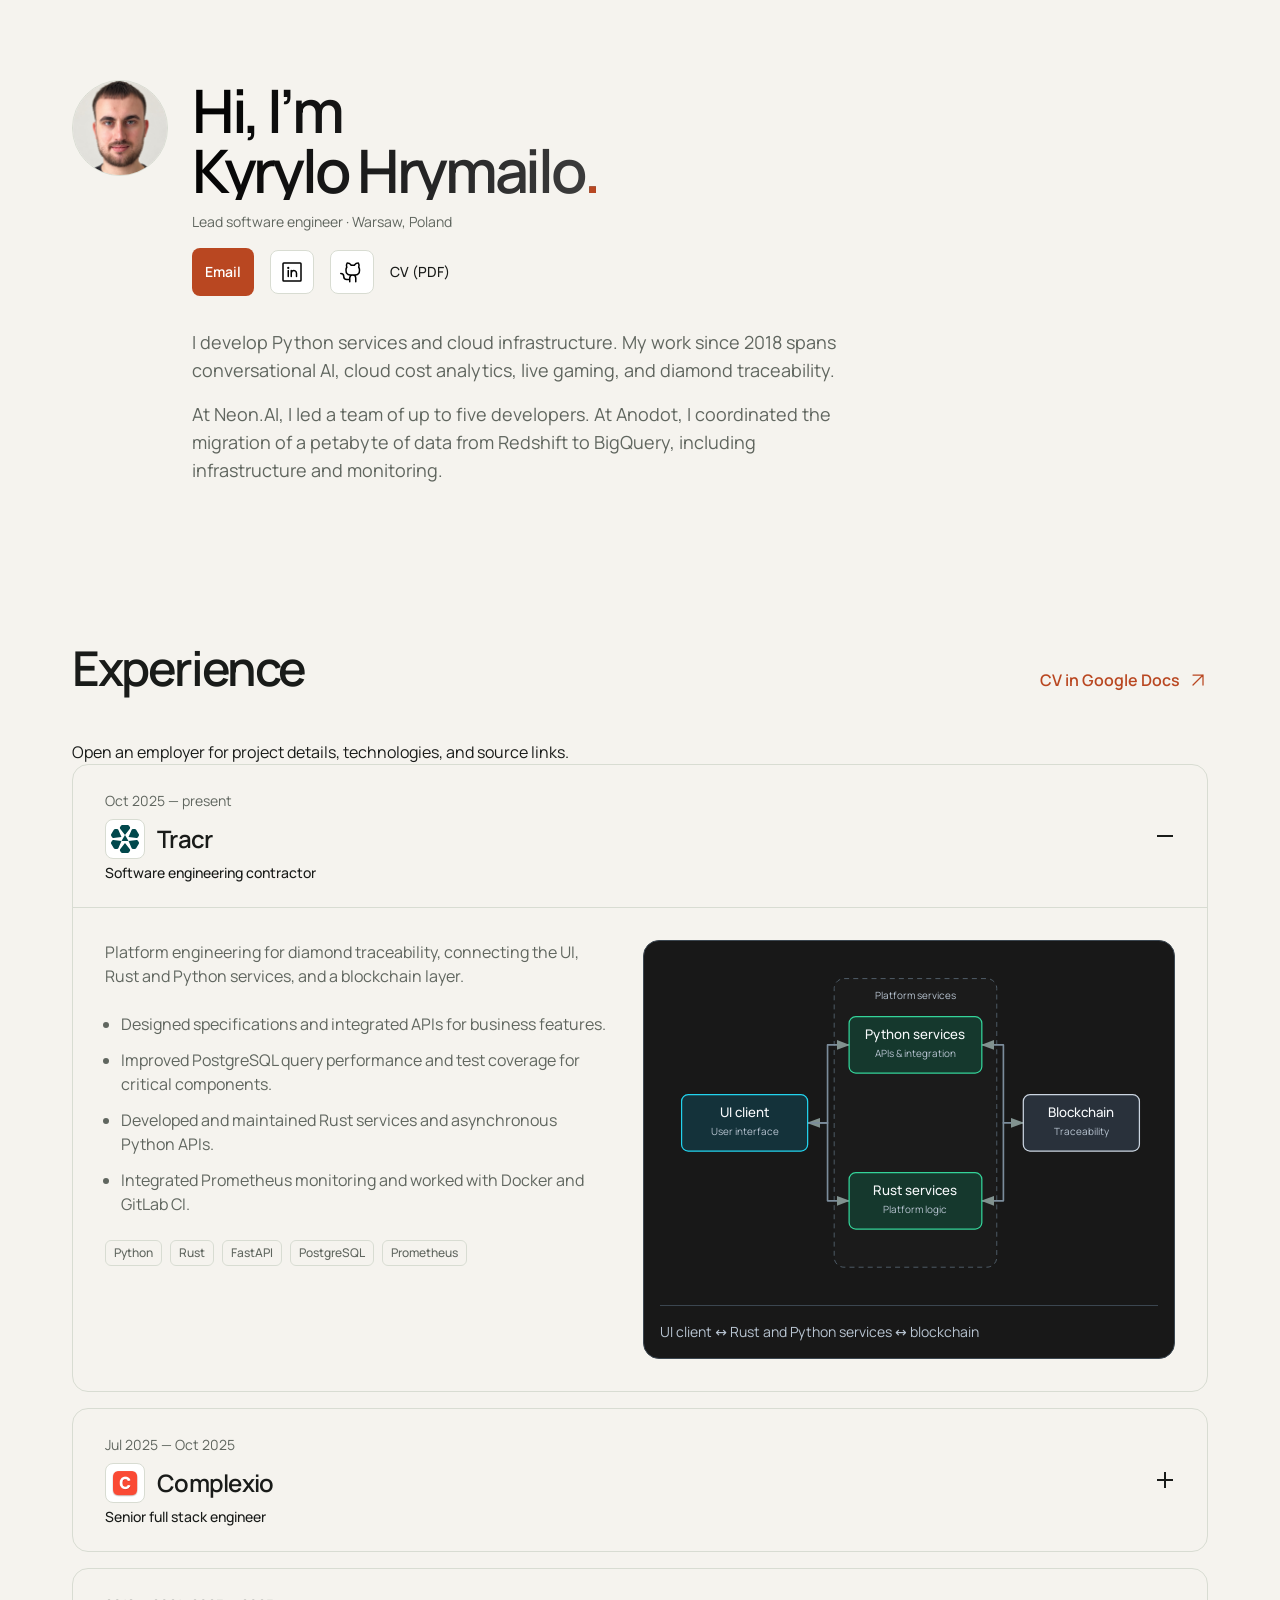
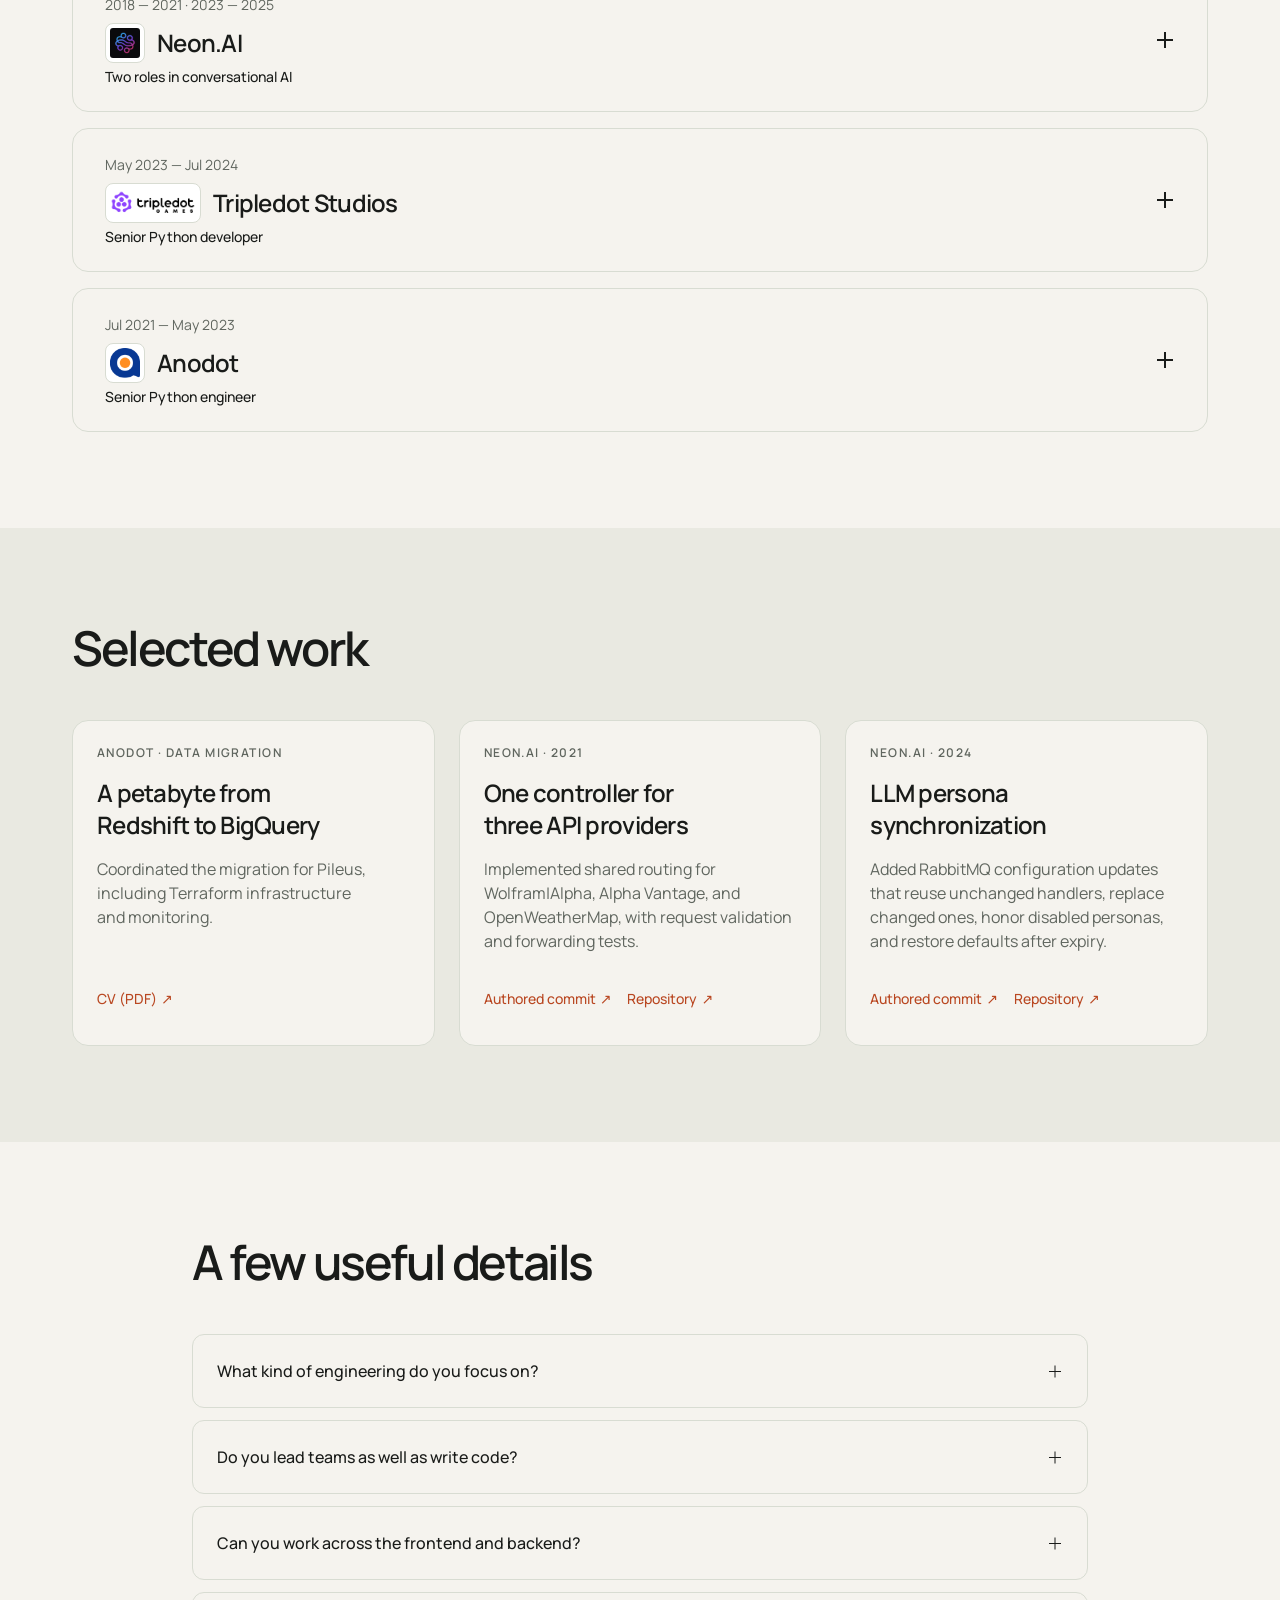
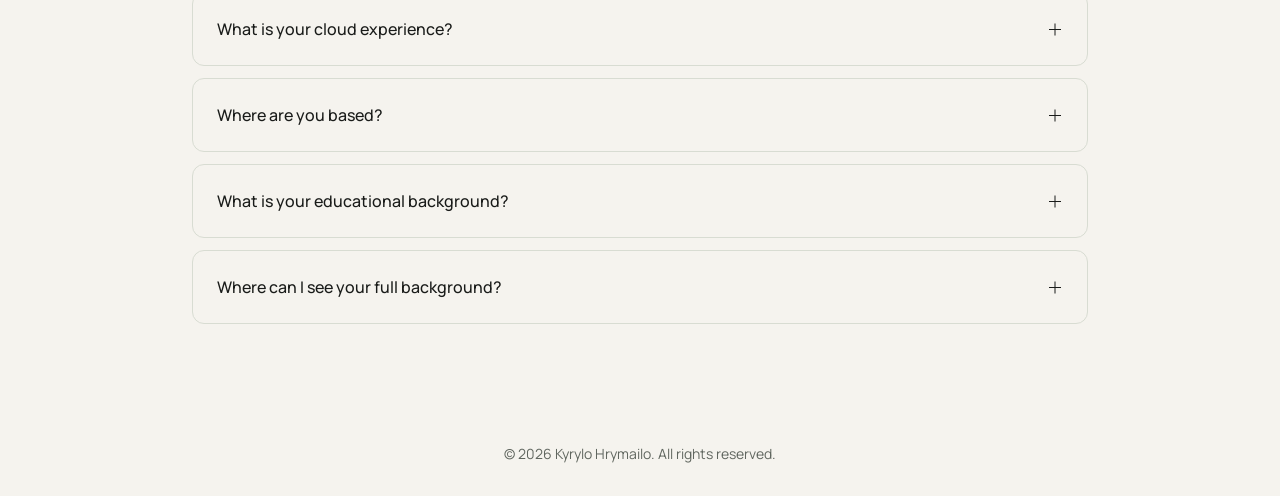
==== index.html @ 75029de7 "feat: replace filler with verified work evidence" ====
<!doctype html>
<html lang="en">
  <head>
    <meta charset="utf-8" />
    <meta name="viewport" content="width=device-width, initial-scale=1" />
    <meta name="theme-color" content="#f5f3ee" />
    <title>Kyrylo Hrymailo | Lead Software Engineer</title>
    <meta
      name="description"
      content="Kyrylo Hrymailo, lead software engineer in Warsaw. Python, AWS, Kubernetes, team leadership, and a petabyte-scale Redshift to BigQuery migration."
    />
    <link rel="canonical" href="https://kirgrim.github.io/" />
    <meta property="og:type" content="website" />
    <meta property="og:locale" content="en_US" />
    <meta
      property="og:title"
      content="Kyrylo Hrymailo | Lead Software Engineer"
    />
    <meta
      property="og:description"
      content="Lead software engineer in Warsaw. Python, cloud infrastructure, team leadership, and a petabyte-scale data migration."
    />
    <meta property="og:url" content="https://kirgrim.github.io/" />
    <meta
      property="og:image"
      content="https://kirgrim.github.io/assets/social-preview.png"
    />
    <meta property="og:image:width" content="1200" />
    <meta property="og:image:height" content="630" />
    <meta
      property="og:image:alt"
      content="Kyrylo Hrymailo, Lead Software Engineer. Python, cloud and distributed systems."
    />
    <meta name="twitter:card" content="summary_large_image" />
    <meta
      name="twitter:title"
      content="Kyrylo Hrymailo | Lead Software Engineer"
    />
    <meta
      name="twitter:description"
      content="Lead software engineer in Warsaw. Python, cloud infrastructure, team leadership, and a petabyte-scale data migration."
    />
    <meta
      name="twitter:image"
      content="https://kirgrim.github.io/assets/social-preview.png"
    />
    <link rel="icon" href="./assets/favicon.svg" type="image/svg+xml" />
    <link
      rel="preload"
      href="./assets/manrope.ttf"
      as="font"
      type="font/ttf"
      crossorigin
    />
    <link rel="stylesheet" href="./styles.css" />
    <link rel="stylesheet" href="./systems.css" />
    <script src="./script.js" defer></script>
    <script src="./systems.js" defer></script>
    <script type="application/ld+json">
      {
        "@context": "https://schema.org",
        "@type": "Person",
        "name": "Kyrylo Hrymailo",
        "url": "https://kirgrim.github.io/",
        "jobTitle": "Lead Software Engineer",
        "email": "mailto:kirill.grim@gmail.com",
        "homeLocation": { "@type": "City", "name": "Warsaw, Poland" },
        "sameAs": [
          "https://github.com/kirgrim",
          "https://www.linkedin.com/in/kyrylo-hrymailo"
        ],
        "knowsAbout": [
          "Python",
          "Distributed systems",
          "Kubernetes",
          "AWS",
          "Software engineering"
        ]
      }
    </script>
  </head>
  <body>
    <a class="skip-link button-md" href="#main">Skip to content</a>

    <main id="main" tabindex="-1">
      <section
        id="intro"
        tabindex="-1"
        class="hero section-shell"
        aria-labelledby="hero-heading"
      >
        <div class="hero-copy">
          <div class="hero-identity">
            <img
              class="hero-avatar"
              src="./assets/portrait.jpg"
              alt="Portrait of Kyrylo Hrymailo"
              width="96"
              height="96"
              fetchpriority="high"
            />
            <div class="hero-title">
              <h1 id="hero-heading" class="heading-1">
                Hi, I’m<br />Kyrylo Hrymailo<span class="accent">.</span>
              </h1>
              <p class="hero-role caption-2">
                Lead software engineer · Warsaw, Poland
              </p>
            </div>
            <nav class="intro-contacts" aria-label="Contact and profile links">
              <a
                class="button button-accent button-sm"
                href="mailto:kirill.grim@gmail.com"
                >Email</a
              >
              <a
                class="social-link"
                href="https://www.linkedin.com/in/kyrylo-hrymailo"
                aria-label="LinkedIn profile"
                title="LinkedIn"
                target="_blank"
                rel="noopener noreferrer"
                ><img
                  src="./assets/linkedin.svg"
                  alt=""
                  aria-hidden="true"
                  width="24"
                  height="24"
              /></a>
              <a
                class="social-link"
                href="https://github.com/kirgrim"
                aria-label="GitHub profile"
                title="GitHub"
                target="_blank"
                rel="noopener noreferrer"
                ><img
                  src="./assets/github.svg"
                  alt=""
                  aria-hidden="true"
                  width="24"
                  height="24"
              /></a>
              <a
                class="title-4"
                href="https://docs.google.com/document/d/1_F3qWAOfORrzUjzwwY0-BK2xuSJIb6Kf/export?format=pdf"
                target="_blank"
                rel="noopener noreferrer"
                >CV (PDF)</a
              >
            </nav>
          </div>
          <div class="hero-description">
            <p class="body-7">
              I develop Python services and cloud infrastructure. My work since
              2018 spans conversational AI, cloud cost analytics, live gaming,
              and diamond traceability.
            </p>
            <p class="body-7">
              At Neon.AI, I led a team of up to five developers. At Anodot, I
              coordinated the migration of a petabyte of data from Redshift to
              BigQuery, including infrastructure and monitoring.
            </p>
          </div>
        </div>
      </section>

      <section
        id="experience"
        tabindex="-1"
        class="experience section-shell section-space"
        aria-labelledby="experience-heading"
      >
        <div class="section-heading section-heading-split reveal">
          <div>
            <h2 id="experience-heading" class="heading-2">Experience</h2>
          </div>
          <div class="experience-controls">
            <a
              class="text-link button-md"
              href="https://docs.google.com/document/d/1_F3qWAOfORrzUjzwwY0-BK2xuSJIb6Kf/edit"
              target="_blank"
              rel="noopener noreferrer"
              >CV in Google Docs
              <svg class="icon" aria-hidden="true">
                <use href="#arrow-up-right" /></svg
            ></a>
          </div>
        </div>
        <p class="body-3 experience-hint">
          Open an employer for project details, technologies, and source links.
        </p>
        <div class="experience-list">
          <details class="experience-entry" id="job-tracr" tabindex="-1" open>
            <summary class="experience-summary">
              <div class="employer-meta">
                <span class="caption-2">Oct 2025 — present</span>
                <div class="company-name">
                  <img
                    class="company-logo"
                    src="./assets/companies/tracr.svg"
                    alt=""
                    aria-hidden="true"
                    width="40"
                    height="40"
                    loading="lazy"
                    decoding="async"
                  />
                  <h3 class="heading-5">Tracr</h3>
                </div>
                <p class="body-5">Software engineering contractor</p>
              </div>
              <span class="experience-toggle" aria-hidden="true"></span>
            </summary>
            <div class="experience-body">
              <div class="role-copy">
                <p class="body-3">
                  Platform engineering for diamond traceability, connecting the
                  UI, Rust and Python services, and a blockchain layer.
                </p>
                <ul class="responsibility-list body-3">
                  <li>
                    Designed specifications and integrated APIs for business
                    features.
                  </li>
                  <li>
                    Improved PostgreSQL query performance and test coverage for
                    critical components.
                  </li>
                  <li>
                    Developed and maintained Rust services and asynchronous
                    Python APIs.
                  </li>
                  <li>
                    Integrated Prometheus monitoring and worked with Docker and
                    GitLab CI.
                  </li>
                </ul>
                <ul class="tag-list caption-4" aria-label="Technologies">
                  <li>Python</li>
                  <li>Rust</li>
                  <li>FastAPI</li>
                  <li>PostgreSQL</li>
                  <li>Prometheus</li>
                </ul>
              </div>
              <figure class="role-system diagram-panel">
                <svg
                  class="system-map"
                  viewBox="0 0 600 400"
                  role="img"
                  aria-label="A UI client connects to Rust and Python services, which interact with a blockchain layer."
                >
                  <use href="#system-tracr" />
                </svg>
                <figcaption class="caption-2">
                  UI client ↔ Rust and Python services ↔ blockchain
                </figcaption>
              </figure>
            </div>
          </details>
          <details class="experience-entry" id="job-complexio" tabindex="-1">
            <summary class="experience-summary">
              <div class="employer-meta">
                <span class="caption-2">Jul 2025 — Oct 2025</span>
                <div class="company-name">
                  <img
                    class="company-logo"
                    src="./assets/companies/complexio.webp"
                    alt=""
                    aria-hidden="true"
                    width="40"
                    height="40"
                    loading="lazy"
                    decoding="async"
                  />
                  <h3 class="heading-5">Complexio</h3>
                </div>
                <p class="body-5">Senior full stack engineer</p>
              </div>
              <span class="experience-toggle" aria-hidden="true"></span>
            </summary>
            <div class="experience-body">
              <div class="role-copy">
                <p class="body-3">
                  An AI automation platform supported by ETL pipelines that
                  bring together data from multiple sources.
                </p>
                <ul class="responsibility-list body-3">
                  <li>
                    Developed user applications and services, and supported
                    releases into customer environments.
                  </li>
                  <li>
                    Migrated legacy monolithic code toward services and
                    asynchronous PostgreSQL and Neo4j access.
                  </li>
                  <li>
                    Introduced frontend E2E testing and documented missing parts
                    of the platform.
                  </li>
                  <li>
                    Built performance monitoring, dashboards, and alert rules.
                  </li>
                </ul>
                <ul class="tag-list caption-4" aria-label="Technologies">
                  <li>Python</li>
                  <li>React</li>
                  <li>TypeScript</li>
                  <li>PostgreSQL</li>
                  <li>Neo4j</li>
                  <li>Datadog</li>
                </ul>
              </div>
              <figure class="role-system diagram-panel">
                <svg
                  class="system-map"
                  viewBox="0 0 600 400"
                  role="img"
                  aria-label="Multiple data sources feed ingestion and transformation stages before reaching the AI automation platform."
                >
                  <use href="#system-complexio" />
                </svg>
                <figcaption class="caption-2">
                  Different sources → ETL pipeline → AI automation
                </figcaption>
              </figure>
            </div>
          </details>
          <details class="experience-entry" id="job-neon" tabindex="-1">
            <summary class="experience-summary">
              <div class="employer-meta">
                <span class="caption-2">2018 — 2021 · 2023 — 2025</span>
                <div class="company-name">
                  <img
                    class="company-logo"
                    src="./assets/companies/neon.png"
                    alt=""
                    aria-hidden="true"
                    width="40"
                    height="40"
                    loading="lazy"
                    decoding="async"
                  />
                  <h3 class="heading-5">Neon.AI</h3>
                </div>
                <p class="body-5">Two roles in conversational AI</p>
              </div>
              <span class="experience-toggle" aria-hidden="true"></span>
            </summary>
            <div class="career-roles">
              <details class="career-role" open>
                <summary>
                  <div>
                    <h4 class="title-1">Lead software engineer</h4>
                    <p class="caption-2">Jan 2023 — Jul 2025</p>
                  </div>
                  <span class="experience-toggle" aria-hidden="true"></span>
                </summary>
                <div class="experience-body">
                  <div class="role-copy">
                    <p class="body-3">
                      Led development of an open source conversational AI
                      platform, including Kubernetes services and AMQP
                      messaging.
                    </p>
                    <ul class="responsibility-list body-3">
                      <li>
                        Led a team of up to five developers and communicated
                        progress to management and stakeholders.
                      </li>
                      <li>
                        Designed distributed services and an AMQP communication
                        protocol for conversational applications.
                      </li>
                      <li>
                        Managed Kubernetes infrastructure and CI pipelines for
                        the platform.
                      </li>
                      <li>
                        Worked across database tuning and React applications for
                        users and administrators.
                      </li>
                    </ul>
                    <div class="role-sources">
                      <p class="caption-3">Public contributions</p>
                      <div class="source-links caption-1">
                        <a
                          href="https://github.com/NeonGeckoCom/neon-llm-core/commit/d3bc687772a3628bea32b8f3c3ad8d4c11c1995d"
                          target="_blank"
                          rel="noopener noreferrer"
                          >LLM persona synchronization and lifecycle
                          <span aria-hidden="true">↗</span></a
                        >
                      </div>
                    </div>
                    <ul class="tag-list caption-4" aria-label="Technologies">
                      <li>Python</li>
                      <li>Kubernetes</li>
                      <li>RabbitMQ</li>
                      <li>React</li>
                      <li>MySQL</li>
                      <li>MongoDB</li>
                    </ul>
                  </div>
                  <figure class="role-system diagram-panel">
                    <svg
                      class="system-map"
                      viewBox="0 0 600 400"
                      role="img"
                      aria-label="A Kubernetes cluster manages chatbot services, a conversational website, the Neon System, TTS and STT, connected through an AMQP message bus."
                    >
                      <use href="#system-neon" />
                    </svg>
                    <figcaption class="caption-2">
                      Kubernetes orchestration for interfaces, messaging, and
                      speech services
                    </figcaption>
                  </figure>
                </div>
              </details>
              <details class="career-role">
                <summary>
                  <div>
                    <h4 class="title-1">Software engineer</h4>
                    <p class="caption-2">Oct 2018 — Jul 2021</p>
                  </div>
                  <span class="experience-toggle" aria-hidden="true"></span>
                </summary>
                <div class="experience-body role-text-only">
                  <div class="role-copy">
                    <p class="body-3">
                      Development of an open source conversational AI ecosystem
                      across services and user interfaces.
                    </p>
                    <ul class="responsibility-list body-3">
                      <li>
                        Built and maintained conversational AI services and
                        distributed messaging integrations.
                      </li>
                      <li>
                        Migrated a legacy PHP forum to asynchronous Python with
                        FastAPI.
                      </li>
                      <li>
                        Set up CI pipelines and increased total test coverage by
                        30%.
                      </li>
                    </ul>
                    <div class="role-sources">
                      <p class="caption-3">Public contributions</p>
                      <div class="source-links caption-1">
                        <a
                          href="https://github.com/NeonGeckoCom/neon_api_proxy/commit/e871a2aa8ea9aee0eea045bcf87bb4e9cd62c46e"
                          target="_blank"
                          rel="noopener noreferrer"
                          >Shared external API controller
                          <span aria-hidden="true">↗</span></a
                        ><a
                          href="https://github.com/NeonGeckoCom/neon_mq_connector/commit/e780cbe25f74d8427397ec624103e8225cefc86d"
                          target="_blank"
                          rel="noopener noreferrer"
                          >Reusable RabbitMQ message publishing
                          <span aria-hidden="true">↗</span></a
                        >
                      </div>
                    </div>
                    <ul class="tag-list caption-4" aria-label="Technologies">
                      <li>Python</li>
                      <li>FastAPI</li>
                      <li>RabbitMQ</li>
                      <li>Kubernetes</li>
                      <li>React</li>
                    </ul>
                  </div>
                </div>
              </details>
            </div>
          </details>
          <details class="experience-entry" id="job-tripledot" tabindex="-1">
            <summary class="experience-summary">
              <div class="employer-meta">
                <span class="caption-2">May 2023 — Jul 2024</span>
                <div class="company-name">
                  <img
                    class="company-logo logo-wide"
                    src="./assets/companies/tripledot.png"
                    alt=""
                    aria-hidden="true"
                    width="96"
                    height="40"
                    loading="lazy"
                    decoding="async"
                  />
                  <h3 class="heading-5">Tripledot Studios</h3>
                </div>
                <p class="body-5">Senior Python developer</p>
              </div>
              <span class="experience-toggle" aria-hidden="true"></span>
            </summary>
            <div class="experience-body">
              <div class="role-copy">
                <p class="body-3">
                  Backend engineering for Live Play Bingo, with real time AWS
                  Lambda services communicating with a Unity client through
                  Protobuf.
                </p>
                <ul class="responsibility-list body-3">
                  <li>
                    Developed and maintained real time serverless
                    infrastructure.
                  </li>
                  <li>
                    Tuned DynamoDB access and investigated spikes in the system.
                  </li>
                  <li>
                    Built administration tools with React and TypeScript and
                    automated LiveOps workflows.
                  </li>
                  <li>
                    Maintained tests and technical documentation for the
                    backend.
                  </li>
                </ul>
                <ul class="tag-list caption-4" aria-label="Technologies">
                  <li>Python</li>
                  <li>AWS Lambda</li>
                  <li>Protobuf</li>
                  <li>DynamoDB</li>
                  <li>React</li>
                  <li>TypeScript</li>
                </ul>
              </div>
              <figure class="role-system diagram-panel">
                <svg
                  class="system-map"
                  viewBox="0 0 600 400"
                  role="img"
                  aria-label="A Unity client exchanges Protobuf messages with AWS Lambda real time services and DynamoDB persistence."
                >
                  <use href="#system-tripledot" />
                </svg>
                <figcaption class="caption-2">
                  Unity client ↔ Protobuf ↔ Lambda services → game state
                </figcaption>
              </figure>
            </div>
          </details>
          <details class="experience-entry" id="job-anodot" tabindex="-1">
            <summary class="experience-summary">
              <div class="employer-meta">
                <span class="caption-2">Jul 2021 — May 2023</span>
                <div class="company-name">
                  <img
                    class="company-logo"
                    src="./assets/companies/anodot.png"
                    alt=""
                    aria-hidden="true"
                    width="40"
                    height="40"
                    loading="lazy"
                    decoding="async"
                  />
                  <h3 class="heading-5">Anodot</h3>
                </div>
                <p class="body-5">Senior Python engineer</p>
              </div>
              <span class="experience-toggle" aria-hidden="true"></span>
            </summary>
            <div class="experience-body">
              <div class="role-copy">
                <p class="body-3">
                  Serverless engineering for Pileus, a cloud cost optimization
                  platform serving multiple tenants.
                </p>
                <ul class="responsibility-list body-3">
                  <li>
                    Developed and maintained serverless cloud services and ETL
                    workflows.
                  </li>
                  <li>
                    Automated AWS deployment configuration with Terraform and
                    scripts.
                  </li>
                  <li>
                    Coordinated the migration of a petabyte of data from
                    Redshift to BigQuery, including monitoring and
                    infrastructure work.
                  </li>
                  <li>
                    Expanded automated testing, wrote documentation, and
                    mentored new team members.
                  </li>
                </ul>
                <ul class="tag-list caption-4" aria-label="Technologies">
                  <li>Python</li>
                  <li>AWS</li>
                  <li>Terraform</li>
                  <li>Redshift</li>
                  <li>BigQuery</li>
                  <li>DynamoDB</li>
                </ul>
              </div>
              <figure class="role-system diagram-panel">
                <svg
                  class="system-map"
                  viewBox="0 0 600 400"
                  role="img"
                  aria-label="Multiple tenant cloud accounts feed serverless ingestion, cloud cost analytics, and tenant dashboards, with persistent data storage."
                >
                  <use href="#system-anodot" />
                </svg>
                <figcaption class="caption-2">
                  Tenant cloud accounts → serverless processing → cost analytics
                </figcaption>
              </figure>
            </div>
          </details>
        </div>
      </section>

      <section
        id="about"
        tabindex="-1"
        class="evidence-section section-space"
        aria-labelledby="evidence-heading"
      >
        <div class="section-shell">
          <div class="section-heading reveal">
            <h2 id="evidence-heading" class="heading-2">Selected work</h2>
          </div>
          <div class="evidence-grid">
            <article class="evidence-card reveal">
              <p class="eyebrow caption-3">Anodot · Data migration</p>
              <h3 class="heading-5">A petabyte from Redshift to BigQuery</h3>
              <p class="body-3">
                Coordinated the migration for Pileus, including Terraform
                infrastructure and monitoring.
              </p>
              <div class="source-links caption-1">
                <a
                  href="https://docs.google.com/document/d/1_F3qWAOfORrzUjzwwY0-BK2xuSJIb6Kf/export?format=pdf"
                  target="_blank"
                  rel="noopener noreferrer"
                  >CV (PDF) <span aria-hidden="true">↗</span></a
                >
              </div>
            </article>
            <article class="evidence-card reveal">
              <p class="eyebrow caption-3">Neon.AI · 2021</p>
              <h3 class="heading-5">One controller for three API providers</h3>
              <p class="body-3">
                Implemented shared routing for Wolfram|Alpha, Alpha Vantage, and
                OpenWeatherMap, with request validation and forwarding tests.
              </p>
              <div class="source-links caption-1">
                <a
                  href="https://github.com/NeonGeckoCom/neon_api_proxy/commit/e871a2aa8ea9aee0eea045bcf87bb4e9cd62c46e"
                  target="_blank"
                  rel="noopener noreferrer"
                  >Authored commit <span aria-hidden="true">↗</span></a
                ><a
                  href="https://github.com/NeonGeckoCom/neon_api_proxy"
                  target="_blank"
                  rel="noopener noreferrer"
                  >Repository <span aria-hidden="true">↗</span></a
                >
              </div>
            </article>
            <article class="evidence-card reveal">
              <p class="eyebrow caption-3">Neon.AI · 2024</p>
              <h3 class="heading-5">LLM persona synchronization</h3>
              <p class="body-3">
                Added RabbitMQ configuration updates that reuse unchanged
                handlers, replace changed ones, honor disabled personas, and
                restore defaults after expiry.
              </p>
              <div class="source-links caption-1">
                <a
                  href="https://github.com/NeonGeckoCom/neon-llm-core/commit/d3bc687772a3628bea32b8f3c3ad8d4c11c1995d"
                  target="_blank"
                  rel="noopener noreferrer"
                  >Authored commit <span aria-hidden="true">↗</span></a
                ><a
                  href="https://github.com/NeonGeckoCom/neon-llm-core"
                  target="_blank"
                  rel="noopener noreferrer"
                  >Repository <span aria-hidden="true">↗</span></a
                >
              </div>
            </article>
          </div>
        </div>
      </section>

      <section
        class="faq-section section-shell section-space"
        aria-labelledby="faq-heading"
      >
        <div class="section-heading reveal">
          <h2 id="faq-heading" class="heading-2">A few useful details</h2>
        </div>
        <div class="faq-list">
          <details class="reveal">
            <summary class="title-3">
              What kind of engineering do you focus on?<span
                class="faq-toggle"
                aria-hidden="true"
              ></span>
            </summary>
            <p class="body-3">
              Python backend development, distributed systems, cloud
              infrastructure, and data engineering. I work across architecture,
              implementation, testing, and production operations.
            </p>
          </details>
          <details class="reveal">
            <summary class="title-3">
              Do you lead teams as well as write code?<span
                class="faq-toggle"
                aria-hidden="true"
              ></span>
            </summary>
            <p class="body-3">
              Yes. As lead software engineer at Neon.AI, I led a team of up to
              five developers while staying involved in architecture,
              development, infrastructure, and stakeholder communication.
            </p>
          </details>
          <details class="reveal">
            <summary class="title-3">
              Can you work across the frontend and backend?<span
                class="faq-toggle"
                aria-hidden="true"
              ></span>
            </summary>
            <p class="body-3">
              Yes. Alongside Python services, I’ve built and maintained
              applications with React, TypeScript, Redux, Node.js, and Electron,
              including customer applications and administration tools.
            </p>
          </details>
          <details class="reveal">
            <summary class="title-3">
              What is your cloud experience?<span
                class="faq-toggle"
                aria-hidden="true"
              ></span>
            </summary>
            <p class="body-3">
              My experience includes AWS serverless applications, Kubernetes,
              Docker, Terraform, CI pipelines, and monitoring. I’ve worked with
              PostgreSQL, DynamoDB, Redshift, BigQuery, and other data stores.
            </p>
          </details>
          <details class="reveal">
            <summary class="title-3">
              Where are you based?<span
                class="faq-toggle"
                aria-hidden="true"
              ></span>
            </summary>
            <p class="body-3">
              I’m based in Warsaw, Poland. Send me a short note about your team
              and project so we can discuss the practical details of working
              together.
            </p>
          </details>
          <details class="reveal">
            <summary class="title-3">
              What is your educational background?<span
                class="faq-toggle"
                aria-hidden="true"
              ></span>
            </summary>
            <div class="education-details">
              <p class="body-3">
                <strong>Master of Engineering · Database Engineering</strong
                ><br />Polish-Japanese Academy of Information Technology
              </p>
              <p class="body-3">
                <strong>Erasmus+ exchange</strong><br />University College
                Dublin
              </p>
            </div>
          </details>
          <details class="reveal">
            <summary class="title-3">
              Where can I see your full background?<span
                class="faq-toggle"
                aria-hidden="true"
              ></span>
            </summary>
            <p class="body-3">
              You can
              <a
                href="https://docs.google.com/document/d/1_F3qWAOfORrzUjzwwY0-BK2xuSJIb6Kf/edit"
                target="_blank"
                rel="noopener noreferrer"
                >read my CV</a
              >, visit my
              <a
                href="https://www.linkedin.com/in/kyrylo-hrymailo"
                target="_blank"
                rel="noopener noreferrer"
                >LinkedIn profile</a
              >, or explore public code on
              <a
                href="https://github.com/kirgrim"
                target="_blank"
                rel="noopener noreferrer"
                >GitHub</a
              >.
            </p>
          </details>
        </div>
      </section>
    </main>
    <svg
      class="icon-definitions"
      aria-hidden="true"
      focusable="false"
      xmlns="http://www.w3.org/2000/svg"
    >
      <symbol id="arrow-up-right" viewBox="0 0 256 256">
        <path
          d="M64 192 192 64M64 64h128v128"
          fill="none"
          stroke="currentColor"
          stroke-linecap="round"
          stroke-linejoin="round"
          stroke-width="16"
        />
      </symbol>
      <symbol id="arrow-right" viewBox="0 0 256 256">
        <path
          d="M40 128h176m-72-72 72 72-72 72"
          fill="none"
          stroke="currentColor"
          stroke-linecap="round"
          stroke-linejoin="round"
          stroke-width="16"
        />
      </symbol>
      <marker
        id="system-arrow"
        markerWidth="8"
        markerHeight="6"
        refX="7.5"
        refY="3"
        orient="auto-start-reverse"
      >
        <polygon points="0 0, 8 3, 0 6" fill="#81928f" />
      </marker>

      <symbol id="system-tracr" viewBox="0 0 600 400">
        <rect
          class="map-boundary"
          x="210"
          y="26"
          width="196"
          height="348"
          rx="12"
        />
        <text class="map-boundary-label" x="308" y="51" text-anchor="middle">
          Platform services
        </text>
        <path
          class="map-edge"
          d="M178 200H202V106H228"
          marker-start="url(#system-arrow)"
          marker-end="url(#system-arrow)"
        />
        <path
          class="map-edge"
          d="M178 200H202V294H228"
          marker-end="url(#system-arrow)"
        />
        <path
          class="map-edge"
          d="M388 106H414V200H438"
          marker-start="url(#system-arrow)"
          marker-end="url(#system-arrow)"
        />
        <path
          class="map-edge"
          d="M388 294H414V200"
          marker-start="url(#system-arrow)"
        />
        <circle
          class="map-packet"
          cx="202"
          cy="120"
          r="3"
          style="--flow-x: 0px; --flow-y: 56px; --flow-delay: 0ms"
        />
        <circle
          class="map-packet"
          cx="202"
          cy="216"
          r="3"
          style="--flow-x: 0px; --flow-y: 56px; --flow-delay: 800ms"
        />
        <circle
          class="map-packet"
          cx="414"
          cy="120"
          r="3"
          style="--flow-x: 0px; --flow-y: 56px; --flow-delay: 1200ms"
        />
        <circle
          class="map-packet"
          cx="414"
          cy="216"
          r="3"
          style="--flow-x: 0px; --flow-y: 56px; --flow-delay: 400ms"
        />
        <g class="map-node map-client">
          <rect class="map-box" x="26" y="166" width="152" height="68" rx="8" />
          <text class="map-label" x="102" y="193" text-anchor="middle">
            UI client
          </text>
          <text class="map-sublabel" x="102" y="215" text-anchor="middle">
            User interface
          </text>
        </g>
        <g class="map-node map-service">
          <rect class="map-box" x="228" y="72" width="160" height="68" rx="8" />
          <text class="map-label" x="308" y="99" text-anchor="middle">
            Python services
          </text>
          <text class="map-sublabel" x="308" y="121" text-anchor="middle">
            APIs &amp; integration
          </text>
        </g>
        <g class="map-node map-service">
          <rect
            class="map-box"
            x="228"
            y="260"
            width="160"
            height="68"
            rx="8"
          />
          <text class="map-label" x="308" y="287" text-anchor="middle">
            Rust services
          </text>
          <text class="map-sublabel" x="308" y="309" text-anchor="middle">
            Platform logic
          </text>
        </g>
        <g class="map-node map-external">
          <rect
            class="map-box"
            x="438"
            y="166"
            width="140"
            height="68"
            rx="8"
          />
          <text class="map-label" x="508" y="193" text-anchor="middle">
            Blockchain
          </text>
          <text class="map-sublabel" x="508" y="215" text-anchor="middle">
            Traceability
          </text>
        </g>
      </symbol>

      <symbol id="system-complexio" viewBox="0 0 600 400">
        <rect
          class="map-boundary"
          x="220"
          y="100"
          width="368"
          height="190"
          rx="12"
        />
        <text class="map-boundary-label" x="240" y="127">
          Integration &amp; automation
        </text>
        <path
          class="map-edge"
          d="M178 96H210V200H244"
          marker-end="url(#system-arrow)"
        />
        <path
          class="map-edge"
          d="M178 200H244"
          marker-end="url(#system-arrow)"
        />
        <path class="map-edge" d="M178 304H210V200" />
        <path
          class="map-edge"
          d="M376 200H432"
          marker-end="url(#system-arrow)"
        />
        <circle
          class="map-packet"
          cx="184"
          cy="96"
          r="3"
          style="--flow-x: 20px; --flow-y: 0px; --flow-delay: 0ms"
        />
        <circle
          class="map-packet"
          cx="184"
          cy="200"
          r="3"
          style="--flow-x: 40px; --flow-y: 0px; --flow-delay: 700ms"
        />
        <circle
          class="map-packet"
          cx="210"
          cy="286"
          r="3"
          style="--flow-x: 0px; --flow-y: -64px; --flow-delay: 1400ms"
        />
        <circle
          class="map-packet"
          cx="386"
          cy="200"
          r="3"
          style="--flow-x: 32px; --flow-y: 0px; --flow-delay: 400ms"
        />
        <g class="map-node map-external">
          <rect class="map-box" x="26" y="64" width="152" height="64" rx="8" />
          <text class="map-label" x="102" y="91" text-anchor="middle">
            Data source 1
          </text>
          <text class="map-sublabel" x="102" y="112" text-anchor="middle">
            External data
          </text>
        </g>
        <g class="map-node map-external">
          <rect class="map-box" x="26" y="168" width="152" height="64" rx="8" />
          <text class="map-label" x="102" y="195" text-anchor="middle">
            Data source 2
          </text>
          <text class="map-sublabel" x="102" y="216" text-anchor="middle">
            External data
          </text>
        </g>
        <g class="map-node map-external">
          <rect class="map-box" x="26" y="272" width="152" height="64" rx="8" />
          <text class="map-label" x="102" y="299" text-anchor="middle">
            Data source 3
          </text>
          <text class="map-sublabel" x="102" y="320" text-anchor="middle">
            External data
          </text>
        </g>
        <g class="map-node map-service">
          <rect
            class="map-box"
            x="244"
            y="168"
            width="132"
            height="64"
            rx="8"
          />
          <text class="map-label" x="310" y="195" text-anchor="middle">
            ETL pipeline
          </text>
          <text class="map-sublabel" x="310" y="216" text-anchor="middle">
            Data processing
          </text>
        </g>
        <g class="map-node map-service">
          <rect
            class="map-box"
            x="432"
            y="168"
            width="142"
            height="64"
            rx="8"
          />
          <text class="map-label" x="503" y="195" text-anchor="middle">
            AI automation
          </text>
          <text class="map-sublabel" x="503" y="216" text-anchor="middle">
            Platform
          </text>
        </g>
      </symbol>

      <symbol id="system-neon" viewBox="0 0 600 400">
        <rect
          class="map-boundary"
          x="20"
          y="20"
          width="560"
          height="360"
          rx="12"
        />
        <text class="map-boundary-label" x="40" y="48">Kubernetes cluster</text>
        <path
          class="map-edge map-async"
          d="M160 144V196"
          marker-start="url(#system-arrow)"
          marker-end="url(#system-arrow)"
        />
        <path
          class="map-edge map-async"
          d="M440 144V196"
          marker-start="url(#system-arrow)"
          marker-end="url(#system-arrow)"
        />
        <path
          class="map-edge map-async"
          d="M160 252V302"
          marker-start="url(#system-arrow)"
          marker-end="url(#system-arrow)"
        />
        <path
          class="map-edge map-async"
          d="M440 252V302"
          marker-start="url(#system-arrow)"
          marker-end="url(#system-arrow)"
        />
        <circle
          class="map-packet"
          cx="160"
          cy="154"
          r="3"
          style="--flow-x: 0px; --flow-y: 28px; --flow-delay: 0ms"
        />
        <circle
          class="map-packet"
          cx="440"
          cy="182"
          r="3"
          style="--flow-x: 0px; --flow-y: -28px; --flow-delay: 700ms"
        />
        <circle
          class="map-packet"
          cx="160"
          cy="264"
          r="3"
          style="--flow-x: 0px; --flow-y: 26px; --flow-delay: 1100ms"
        />
        <circle
          class="map-packet"
          cx="440"
          cy="290"
          r="3"
          style="--flow-x: 0px; --flow-y: -26px; --flow-delay: 300ms"
        />
        <g class="map-node map-service">
          <rect class="map-box" x="50" y="80" width="220" height="64" rx="8" />
          <text class="map-label" x="160" y="107" text-anchor="middle">
            Chatbots
          </text>
          <text class="map-sublabel" x="160" y="128" text-anchor="middle">
            Conversational applications
          </text>
        </g>
        <g class="map-node map-client">
          <rect class="map-box" x="330" y="80" width="220" height="64" rx="8" />
          <text class="map-label" x="440" y="107" text-anchor="middle">
            Conversational
          </text>
          <text class="map-sublabel" x="440" y="128" text-anchor="middle">
            Website
          </text>
        </g>
        <g class="map-node map-queue">
          <rect class="map-box" x="60" y="196" width="480" height="56" rx="8" />
          <text class="map-label" x="300" y="219" text-anchor="middle">
            AMQP message bus
          </text>
          <text class="map-sublabel" x="300" y="239" text-anchor="middle">
            Asynchronous messaging
          </text>
        </g>
        <g class="map-node map-service">
          <rect class="map-box" x="50" y="302" width="220" height="56" rx="8" />
          <text class="map-label" x="160" y="325" text-anchor="middle">
            Neon System
          </text>
          <text class="map-sublabel" x="160" y="345" text-anchor="middle">
            Conversational services
          </text>
        </g>
        <g class="map-node map-service">
          <rect
            class="map-box"
            x="330"
            y="302"
            width="220"
            height="56"
            rx="8"
          />
          <text class="map-label" x="440" y="325" text-anchor="middle">
            TTS / STT
          </text>
          <text class="map-sublabel" x="440" y="345" text-anchor="middle">
            Speech services
          </text>
        </g>
      </symbol>

      <symbol id="system-anodot" viewBox="0 0 600 400">
        <rect
          class="map-boundary"
          x="198"
          y="44"
          width="390"
          height="312"
          rx="12"
        />
        <text class="map-boundary-label" x="218" y="69">AWS serverless</text>
        <path
          class="map-edge"
          d="M178 122H218"
          marker-end="url(#system-arrow)"
        />
        <path
          class="map-edge"
          d="M378 122H418"
          marker-end="url(#system-arrow)"
        />
        <path
          class="map-edge"
          d="M498 154V210H98V270"
          marker-end="url(#system-arrow)"
        />
        <path
          class="map-edge"
          d="M298 210V270"
          marker-end="url(#system-arrow)"
        />
        <circle
          class="map-packet"
          cx="186"
          cy="122"
          r="3"
          style="--flow-x: 20px; --flow-y: 0px; --flow-delay: 0ms"
        />
        <circle
          class="map-packet"
          cx="386"
          cy="122"
          r="3"
          style="--flow-x: 20px; --flow-y: 0px; --flow-delay: 500ms"
        />
        <circle
          class="map-packet"
          cx="498"
          cy="166"
          r="3"
          style="--flow-x: 0px; --flow-y: 32px; --flow-delay: 1000ms"
        />
        <circle
          class="map-packet"
          cx="270"
          cy="210"
          r="3"
          style="--flow-x: -144px; --flow-y: 0px; --flow-delay: 1500ms"
        />
        <g class="map-node map-cloud">
          <rect class="map-box" x="18" y="90" width="160" height="64" rx="8" />
          <text class="map-label" x="98" y="117" text-anchor="middle">
            Tenant accounts
          </text>
          <text class="map-sublabel" x="98" y="138" text-anchor="middle">
            Cloud data
          </text>
        </g>
        <g class="map-node map-cloud">
          <rect class="map-box" x="218" y="90" width="160" height="64" rx="8" />
          <text class="map-label" x="298" y="117" text-anchor="middle">
            Lambda ingest
          </text>
          <text class="map-sublabel" x="298" y="138" text-anchor="middle">
            Data collection
          </text>
        </g>
        <g class="map-node map-service">
          <rect class="map-box" x="418" y="90" width="160" height="64" rx="8" />
          <text class="map-label" x="498" y="117" text-anchor="middle">
            Cost analytics
          </text>
          <text class="map-sublabel" x="498" y="138" text-anchor="middle">
            Cost optimization
          </text>
        </g>
        <g class="map-node map-client">
          <rect class="map-box" x="18" y="270" width="160" height="64" rx="8" />
          <text class="map-label" x="98" y="297" text-anchor="middle">
            Dashboards
          </text>
          <text class="map-sublabel" x="98" y="318" text-anchor="middle">
            Tenant views
          </text>
        </g>
        <g class="map-node map-store">
          <rect
            class="map-box"
            x="218"
            y="270"
            width="160"
            height="64"
            rx="8"
          />
          <text class="map-label" x="298" y="297" text-anchor="middle">
            Data store
          </text>
          <text class="map-sublabel" x="298" y="318" text-anchor="middle">
            Cost &amp; usage data
          </text>
        </g>
      </symbol>

      <symbol id="system-tripledot" viewBox="0 0 600 400">
        <rect
          class="map-boundary"
          x="20"
          y="50"
          width="220"
          height="310"
          rx="12"
        />
        <text class="map-boundary-label" x="40" y="78">Game client</text>
        <rect
          class="map-boundary"
          x="292"
          y="50"
          width="286"
          height="310"
          rx="12"
        />
        <text class="map-boundary-label" x="312" y="78">AWS serverless</text>
        <path
          class="map-edge"
          d="M218 148H322"
          marker-start="url(#system-arrow)"
          marker-end="url(#system-arrow)"
        />
        <path
          class="map-edge"
          d="M435 182V270"
          marker-start="url(#system-arrow)"
          marker-end="url(#system-arrow)"
        />
        <text class="map-sublabel" x="270" y="136" text-anchor="middle">
          Protobuf
        </text>
        <circle
          class="map-packet"
          cx="232"
          cy="148"
          r="3"
          style="--flow-x: 72px; --flow-y: 0px; --flow-delay: 0ms"
        />
        <circle
          class="map-packet"
          cx="435"
          cy="196"
          r="3"
          style="--flow-x: 0px; --flow-y: 56px; --flow-delay: 1000ms"
        />
        <g class="map-node map-client">
          <rect class="map-box" x="42" y="114" width="176" height="68" rx="8" />
          <text class="map-label" x="130" y="141" text-anchor="middle">
            Unity client
          </text>
          <text class="map-sublabel" x="130" y="163" text-anchor="middle">
            Live Play Bingo
          </text>
        </g>
        <g class="map-node map-cloud">
          <rect
            class="map-box"
            x="322"
            y="114"
            width="226"
            height="68"
            rx="8"
          />
          <text class="map-label" x="435" y="141" text-anchor="middle">
            AWS Lambda
          </text>
          <text class="map-sublabel" x="435" y="163" text-anchor="middle">
            Realtime services
          </text>
        </g>
        <g class="map-node map-store">
          <rect
            class="map-box"
            x="347"
            y="270"
            width="176"
            height="64"
            rx="8"
          />
          <text class="map-label" x="435" y="297" text-anchor="middle">
            DynamoDB
          </text>
          <text class="map-sublabel" x="435" y="318" text-anchor="middle">
            Game state
          </text>
        </g>
      </symbol>
    </svg>
    <footer class="copyright-footer section-shell">
      <p class="caption-2">© 2026 Kyrylo Hrymailo. All rights reserved.</p>
    </footer>
  </body>
</html>
---- styles.css ----
@font-face {
  font-family: Manrope;
  src: url("./assets/manrope.ttf") format("truetype");
  font-style: normal;
  font-weight: 200 800;
  font-display: swap;
}
:root {
  --paper: #f5f3ee;
  --ink: #191b19;
  --muted: #60665f;
  --line: #d8dcd2;
  --accent: #b94721;
  --sage: #e6eae1;
  --white: #fff;
  --motion: cubic-bezier(0.22, 1, 0.36, 1);
  --spacing-0: 0;
  --spacing-25: 2px;
  --spacing-50: 4px;
  --spacing-75: 8px;
  --spacing-100: 12px;
  --spacing-200: 16px;
  --spacing-300: 24px;
  --spacing-400: 32px;
  --spacing-500: 40px;
  --spacing-600: 48px;
  --spacing-700: 64px;
  --spacing-800: 80px;
  --spacing-900: 96px;
}
* {
  box-sizing: border-box;
}
html {
  scroll-padding-top: var(--spacing-300);
  scroll-behavior: smooth;
}
body {
  margin: 0;
  background: var(--paper);
  color: var(--ink);
  font-family: Manrope, system-ui, sans-serif;
  -webkit-font-smoothing: antialiased;
}
h1,
h2,
h3,
h4,
p,
ol,
ul {
  margin: 0;
}
h1,
h2,
h3,
h4 {
  text-wrap: balance;
}
p,
li {
  text-wrap: pretty;
}
a {
  color: inherit;
  text-decoration: none;
  transition:
    color 300ms var(--motion),
    background-color 300ms var(--motion),
    transform 500ms var(--motion);
}
button {
  font: inherit;
  color: inherit;
  cursor: pointer;
}
a:focus-visible,
button:focus-visible,
summary:focus-visible {
  outline: 2px solid var(--accent);
  outline-offset: 4px;
}
a:active,
button:active {
  transform: translateY(1px);
}
::selection {
  background: #e8c3ac;
  color: var(--ink);
}
.heading-1 {
  font-size: 60px;
  line-height: 60px;
  font-weight: 600;
  letter-spacing: -0.055em;
}
.heading-2 {
  font-size: 48px;
  line-height: 48px;
  font-weight: 600;
  letter-spacing: -0.05em;
}
.heading-3 {
  font-size: 36px;
  line-height: 40px;
  font-weight: 600;
  letter-spacing: -0.04em;
}
.heading-4 {
  font-size: 30px;
  line-height: 36px;
  font-weight: 600;
  letter-spacing: -0.04em;
}
.heading-5 {
  font-size: 24px;
  line-height: 32px;
  font-weight: 600;
  letter-spacing: -0.03em;
}
.title-1 {
  font-size: 20px;
  line-height: 28px;
  font-weight: 500;
}
.title-3 {
  font-size: 16px;
  line-height: 24px;
  font-weight: 500;
}
.title-4 {
  font-size: 14px;
  line-height: 20px;
  font-weight: 500;
}
.body-3 {
  font-size: 16px;
  line-height: 24px;
  font-weight: 400;
}
.body-5 {
  font-size: 14px;
  line-height: 20px;
  font-weight: 500;
}
.body-6 {
  font-size: 14px;
  line-height: 20px;
  font-weight: 400;
}
.body-7 {
  font-size: 18px;
  line-height: 28px;
  font-weight: 400;
}
.button-md {
  font-size: 16px;
  line-height: 24px;
  font-weight: 600;
}
.button-sm {
  font-size: 14px;
  line-height: 20px;
  font-weight: 600;
}
.caption-1 {
  font-size: 14px;
  line-height: 20px;
  font-weight: 500;
}
.caption-2 {
  font-size: 14px;
  line-height: 20px;
  font-weight: 400;
}
.caption-3 {
  font-size: 12px;
  line-height: 16px;
  font-weight: 600;
}
.caption-4 {
  font-size: 12px;
  line-height: 16px;
  font-weight: 500;
}
.caption-5 {
  font-size: 12px;
  line-height: 16px;
  font-weight: 400;
}
.section-shell {
  max-width: 1200px;
  margin-inline: auto;
  padding-inline: var(--spacing-400);
}
.section-space {
  padding-top: var(--spacing-900);
  padding-bottom: var(--spacing-900);
}
.eyebrow {
  text-transform: uppercase;
  letter-spacing: 0.12em;
  display: flex;
  align-items: center;
  gap: var(--spacing-75);
  color: var(--muted);
}
.status-dot {
  display: inline-block;
  width: 6px;
  height: 6px;
  border-radius: 9999px;
  background: var(--accent);
  flex-shrink: 0;
}
.accent {
  color: var(--accent);
}
.icon {
  width: 20px;
  height: 20px;
  flex-shrink: 0;
}
.icon-definitions {
  position: absolute;
  width: 0;
  height: 0;
  overflow: hidden;
}
.button {
  display: inline-flex;
  align-items: center;
  justify-content: center;
  gap: var(--spacing-100);
  padding: var(--spacing-75) var(--spacing-100);
  min-height: 48px;
  border-radius: 8px;
  border: 1px solid transparent;
  width: fit-content;
}
.button .icon {
  transition: transform 500ms var(--motion);
}
.button:hover .icon {
  transform: translate(2px, -2px);
}
.button-accent {
  background: var(--accent);
  color: var(--white);
}
.button-accent:hover {
  background: #973917;
}
.button-dark {
  background: var(--ink);
  color: var(--white);
}
.button-dark:hover {
  background: #313131;
}
.text-link {
  display: inline-flex;
  align-items: center;
  gap: var(--spacing-75);
  color: var(--accent);
}
.text-link:hover {
  color: #973917;
}
.skip-link {
  position: fixed;
  top: var(--spacing-200);
  left: var(--spacing-200);
  z-index: 100;
  padding: var(--spacing-100) var(--spacing-200);
  background: var(--ink);
  color: white;
  transform: translateY(-200%);
  border-radius: 8px;
}
.skip-link:focus {
  transform: translateY(0);
}

.hero {
  padding-top: var(--spacing-800);
  padding-bottom: var(--spacing-700);
  margin-top: 0;
}
.hero-copy {
  display: grid;
  grid-template-columns: 96px minmax(0, 1fr);
  column-gap: var(--spacing-300);
  max-width: 960px;
}
.hero-identity {
  grid-column: 1 / -1;
  display: grid;
  grid-template-columns: 96px minmax(0, 1fr);
  align-items: center;
  gap: var(--spacing-200) var(--spacing-300);
}
.hero-avatar {
  width: 96px;
  height: 96px;
  grid-row: 1 / 3;
  align-self: start;
  object-fit: cover;
  object-position: center 25%;
  border: 1px solid var(--line);
  border-radius: 9999px;
}
.hero-role {
  margin-top: var(--spacing-100);
  color: var(--muted);
}
.intro-contacts {
  grid-column: 2;
  display: flex;
  flex-wrap: wrap;
  align-items: center;
  gap: var(--spacing-200);
}
.intro-contacts a:not(.button) {
  display: inline-flex;
  align-items: center;
  min-height: 44px;
}
.intro-contacts a:not(.button):hover {
  color: var(--accent);
  text-decoration: underline;
  text-underline-offset: 4px;
}
.intro-contacts .social-link {
  width: 44px;
  justify-content: center;
  border: 1px solid var(--line);
  border-radius: 8px;
  background: var(--white);
}
.intro-contacts .social-link:hover {
  background: var(--sage);
  border-color: var(--ink);
}
.social-link img {
  width: 24px;
  height: 24px;
}
.employer-meta {
  flex: 1;
  min-width: 0;
}
.company-name {
  display: flex;
  align-items: center;
  gap: var(--spacing-100);
  margin-top: var(--spacing-75);
}
.company-name h3 {
  flex: 1;
  min-width: 0;
  margin: 0;
}
.company-logo {
  width: 40px;
  height: 40px;
  flex-shrink: 0;
  object-fit: contain;
  padding: var(--spacing-50);
  border: 1px solid var(--line);
  border-radius: 8px;
  background: var(--white);
}
.company-logo.logo-wide {
  width: 96px;
}
.education-details {
  display: grid;
  gap: var(--spacing-200);
  margin-top: var(--spacing-200);
  max-width: 680px;
  color: var(--muted);
}
.copyright-footer {
  padding-top: var(--spacing-300);
  padding-bottom: var(--spacing-400);
  color: var(--muted);
  text-align: center;
}
.copyright-footer p {
  text-wrap: balance;
}
.evidence-section {
  background: #e9e9e1;
}
.evidence-grid {
  display: grid;
  grid-template-columns: repeat(3, minmax(0, 1fr));
  gap: var(--spacing-300);
}
.evidence-card {
  display: flex;
  flex-direction: column;
  gap: var(--spacing-200);
  min-width: 0;
  padding: var(--spacing-300);
  border: 1px solid var(--line);
  border-radius: 16px;
  background: var(--paper);
}
.evidence-card > .body-3 {
  color: var(--muted);
}
.evidence-card > .source-links {
  margin-top: auto;
  padding-top: var(--spacing-75);
}
.source-links {
  display: flex;
  flex-wrap: wrap;
  gap: var(--spacing-75) var(--spacing-200);
}
.source-links a {
  display: inline-flex;
  align-items: center;
  gap: var(--spacing-50);
  min-height: 44px;
  padding-block: var(--spacing-75);
  color: var(--accent);
}
.source-links a:hover {
  text-decoration: underline;
  text-underline-offset: 4px;
}
.role-sources {
  margin-top: var(--spacing-300);
}
.role-sources > p {
  color: var(--muted);
}
.experience-body.role-text-only {
  grid-template-columns: minmax(0, 1fr);
}
.role-text-only .role-copy {
  max-width: 680px;
}
.hero-identity,
.hero-description {
  animation: hero-enter 700ms var(--motion) both;
}
.hero-description {
  animation-delay: 120ms;
}
@keyframes hero-enter {
  from {
    opacity: 0;
    transform: translateY(24px);
  }
  to {
    opacity: 1;
    transform: translateY(0);
  }
}
.hero h1 {
  max-width: 680px;
  background: linear-gradient(100deg, #000, #666);
  background-clip: text;
  -webkit-background-clip: text;
  color: transparent;
}
.hero h1 .accent {
  color: var(--accent);
}
.hero-description {
  grid-column: 2;
  max-width: 680px;
  margin-top: var(--spacing-400);
  color: var(--muted);
}
.hero-description > p + p {
  margin-top: var(--spacing-200);
}
.section-heading {
  margin-bottom: var(--spacing-600);
}
.section-heading .eyebrow {
  margin-bottom: var(--spacing-200);
}
.section-heading-split {
  display: flex;
  justify-content: space-between;
  align-items: flex-end;
  gap: var(--spacing-400);
}
.tag-list {
  list-style: none;
  padding: 0;
  display: flex;
  flex-wrap: wrap;
  gap: var(--spacing-75);
}
.tag-list li {
  border: 1px solid var(--line);
  border-radius: 6px;
  padding: var(--spacing-50) var(--spacing-75);
  color: var(--muted);
}
.faq-section {
  max-width: 960px;
}
.faq-list {
  display: flex;
  flex-direction: column;
  gap: var(--spacing-100);
}
.faq-list details {
  padding: var(--spacing-300);
  border: 1px solid var(--line);
  border-radius: 12px;
}
.faq-list summary {
  list-style: none;
  display: flex;
  align-items: center;
  justify-content: space-between;
  gap: var(--spacing-300);
  cursor: pointer;
  min-height: 24px;
}
.faq-list summary::-webkit-details-marker {
  display: none;
}
.faq-list summary:hover {
  color: var(--accent);
}
.faq-list details > p {
  margin-top: var(--spacing-200);
  padding-right: var(--spacing-400);
  color: var(--muted);
  max-width: 680px;
}
.faq-list p a {
  text-decoration: underline;
  text-underline-offset: 4px;
}
.faq-toggle {
  position: relative;
  width: 16px;
  height: 16px;
  flex-shrink: 0;
}
.faq-toggle::before,
.faq-toggle::after {
  content: "";
  position: absolute;
  width: 12px;
  height: 1px;
  top: 8px;
  left: 2px;
  background: currentColor;
  transition: transform 500ms var(--motion);
}
.faq-toggle::after {
  transform: rotate(90deg);
}
details[open] .faq-toggle::after {
  transform: rotate(0);
}
.reveal {
  opacity: 1;
  transform: none;
}
.reveal.is-pending {
  opacity: 0;
  transform: translateY(32px);
}
.reveal.is-observed {
  transition:
    opacity 700ms var(--motion),
    transform 700ms var(--motion);
}
.document-shell {
  max-width: 800px;
  margin: var(--spacing-800) auto;
  padding: var(--spacing-400);
}
.document-shell > .eyebrow {
  margin-top: var(--spacing-600);
}
.document-shell h1 {
  margin-block: var(--spacing-300);
}
.document-shell h2 {
  margin-top: var(--spacing-400);
  margin-bottom: var(--spacing-200);
}
.document-shell p {
  margin-bottom: var(--spacing-200);
  color: var(--muted);
}
.document-shell p a {
  text-decoration: underline;
  text-underline-offset: 4px;
}
.document-shell > .button {
  margin-block: var(--spacing-300);
  background: var(--ink);
  color: white;
}
.document-shell > .body-3 {
  max-width: 680px;
}
@media (max-width: 1000px) {
  .evidence-grid {
    grid-template-columns: minmax(0, 1fr);
  }
  .heading-1 {
    font-size: 48px;
    line-height: 48px;
  }
  .heading-2 {
    font-size: 36px;
    line-height: 40px;
  }
}
@media (max-width: 720px) {
  .section-shell {
    padding-inline: var(--spacing-300);
  }
  .section-space {
    padding-block: var(--spacing-700);
  }
  .hero {
    padding-top: var(--spacing-600);
    padding-bottom: var(--spacing-500);
    margin-top: 0;
  }
  .hero-identity {
    grid-template-columns: minmax(0, 1fr);
    gap: var(--spacing-200);
  }
  .hero-copy {
    display: block;
  }
  .hero-avatar {
    width: 80px;
    height: 80px;
    grid-row: auto;
  }
  .intro-contacts {
    grid-column: 1 / -1;
  }
  .company-logo.logo-wide {
    width: 64px;
  }
  .hero h1 {
    max-width: 600px;
  }
  .section-heading {
    margin-bottom: var(--spacing-400);
  }
  .section-heading-split {
    align-items: flex-start;
    flex-direction: column;
    gap: var(--spacing-200);
  }
  .faq-list details {
    padding: var(--spacing-200);
  }
  .faq-list details > p {
    padding-right: 0;
  }
  .document-shell {
    margin-block: var(--spacing-300);
    padding: var(--spacing-300);
  }
}
@media (max-width: 390px) {
  .hero h1 {
    font-size: 36px;
    line-height: 40px;
  }
  .heading-2 {
    font-size: 30px;
    line-height: 36px;
  }
}
@media (max-width: 360px) {
  .hero-identity {
    grid-template-columns: minmax(0, 1fr);
  }
  .hero h1 {
    font-size: 30px;
    line-height: 36px;
  }
}
@media (prefers-reduced-motion: reduce) {
  *,
  *::before,
  *::after {
    animation: none !important;
    transition: none !important;
    scroll-behavior: auto !important;
  }
  .reveal.is-pending {
    opacity: 1;
    transform: none;
  }
  .button:hover .icon {
    transform: none;
  }
}
---- systems.css ----
.experience-body > *,
.career-roles {
  min-width: 0;
}
.diagram-panel {
  margin: 0;
  padding: var(--spacing-200);
  border: 1px solid #3b4650;
  border-radius: 16px;
  background: #181818;
  color: #f8fafc;
  min-width: 0;
}
.system-map {
  display: block;
  width: 100%;
  height: auto;
}
.diagram-panel figcaption {
  margin-top: var(--spacing-200);
  padding-top: var(--spacing-200);
  border-top: 1px solid #3b4650;
  color: #b8c4d1;
}
.map-edge {
  fill: none;
  stroke: #7b8c9b;
  stroke-width: 2;
  stroke-linecap: round;
  stroke-linejoin: round;
}
.map-async {
  stroke-dasharray: 6 5;
}
.map-client {
  color: #22d3ee;
  --node-fill: #14323a;
}
.map-service {
  color: #34d399;
  --node-fill: #15382d;
}
.map-store {
  color: #a78bfa;
  --node-fill: #302741;
}
.map-queue {
  color: #fb923c;
  --node-fill: #3b291d;
}
.map-cloud {
  color: #fbbf24;
  --node-fill: #3d3219;
}
.map-external {
  color: #cbd5e1;
  --node-fill: #29313b;
}
.map-box {
  fill: var(--node-fill, #29313b);
  stroke: currentColor;
  stroke-width: 1.5;
}
.map-label {
  fill: #f8fafc;
  font-size: 16px;
  font-weight: 500;
}
.map-sublabel,
.map-boundary-label {
  fill: #b8c4d1;
  font-size: 12px;
}
.map-boundary {
  fill: #ffffff03;
  stroke: #596876;
  stroke-width: 1;
  stroke-dasharray: 6 5;
}
.map-packet {
  fill: #fbbf24;
  opacity: 0;
  animation: var(--diagram-animation, none) 2.8s var(--motion) both;
  animation-delay: var(--flow-delay, 0s);
}
.diagrams-ready {
  --diagram-animation: packet-travel;
}
@keyframes packet-travel {
  0%,
  10% {
    opacity: 0;
    transform: translate(0, 0);
  }
  20%,
  70% {
    opacity: 0.9;
  }
  85%,
  100% {
    opacity: 0;
    transform: translate(var(--flow-x, 0px), var(--flow-y, 0px));
  }
}
.experience {
  display: block;
}
.experience-list,
.career-roles {
  display: grid;
  gap: var(--spacing-200);
}
.experience-entry,
.career-role {
  border: 1px solid var(--line);
  border-radius: 16px;
  background: var(--paper);
}
.experience-summary,
.career-role > summary {
  display: flex;
  align-items: center;
  justify-content: space-between;
  gap: var(--spacing-300);
  padding: var(--spacing-300) var(--spacing-400);
  list-style: none;
  cursor: pointer;
}
.experience-summary::-webkit-details-marker,
.career-role > summary::-webkit-details-marker {
  display: none;
}
.experience-summary:hover,
.career-role > summary:hover {
  color: var(--accent);
}
.employer-meta > .caption-2,
.career-role > summary .caption-2 {
  color: var(--muted);
}
.employer-meta > .body-5 {
  margin-top: var(--spacing-50);
}
.experience-toggle {
  position: relative;
  width: 20px;
  height: 20px;
  flex-shrink: 0;
}
.experience-toggle::before,
.experience-toggle::after {
  content: "";
  position: absolute;
  top: 9px;
  left: 2px;
  width: 16px;
  height: 2px;
  background: currentColor;
  transition: transform 300ms var(--motion);
}
.experience-toggle::after {
  transform: rotate(90deg);
}
.experience-entry[open] > summary .experience-toggle::after,
.career-role[open] > summary .experience-toggle::after {
  transform: rotate(0);
}
.experience-entry[open] > .experience-summary,
.career-role[open] > summary {
  border-bottom: 1px solid var(--line);
}
.experience-body {
  display: grid;
  grid-template-columns: minmax(0, 1fr) minmax(0, 1.05fr);
  gap: var(--spacing-400);
  align-items: start;
  padding: var(--spacing-400);
}
.role-copy > .body-3,
.responsibility-list {
  color: var(--muted);
}
.responsibility-list {
  display: grid;
  gap: var(--spacing-100);
  padding-left: var(--spacing-200);
  margin-top: var(--spacing-300);
}
.role-copy > .tag-list {
  margin-top: var(--spacing-300);
}
.career-roles {
  padding: var(--spacing-300) var(--spacing-400) var(--spacing-400);
}
.career-role {
  border-radius: 12px;
}
.career-role > summary {
  flex-wrap: wrap;
  gap: var(--spacing-100) var(--spacing-200);
  padding: var(--spacing-200) var(--spacing-300);
}
.career-role > summary > div {
  flex: 1 1 180px;
}
.career-role > summary .caption-2 {
  margin-top: var(--spacing-50);
}
.career-role .experience-body {
  padding: var(--spacing-300);
}
.experience-entry[open] > .experience-body,
.experience-entry[open] > .career-roles,
.career-role[open] > .experience-body {
  animation: role-enter 500ms var(--motion) both;
}
@keyframes role-enter {
  from {
    opacity: 0;
    transform: translateY(10px);
  }
  to {
    opacity: 1;
    transform: translateY(0);
  }
}
@media (max-width: 900px) {
  .experience-body {
    grid-template-columns: minmax(0, 1fr);
    gap: var(--spacing-300);
  }
  .role-system {
    width: 100%;
    max-width: 640px;
    margin-inline: auto;
  }
}
@media (max-width: 720px) {
  .experience-summary,
  .experience-body,
  .career-roles {
    padding: var(--spacing-300) var(--spacing-200);
  }
  .career-role > summary,
  .career-role .experience-body {
    padding: var(--spacing-200);
  }
  .diagram-panel {
    padding: var(--spacing-100);
    border-radius: 12px;
  }
}
@media (prefers-reduced-motion: reduce) {
  .map-packet {
    display: none;
  }
  .experience-entry[open] > .experience-body,
  .experience-entry[open] > .career-roles,
  .career-role[open] > .experience-body {
    animation: none;
  }
}
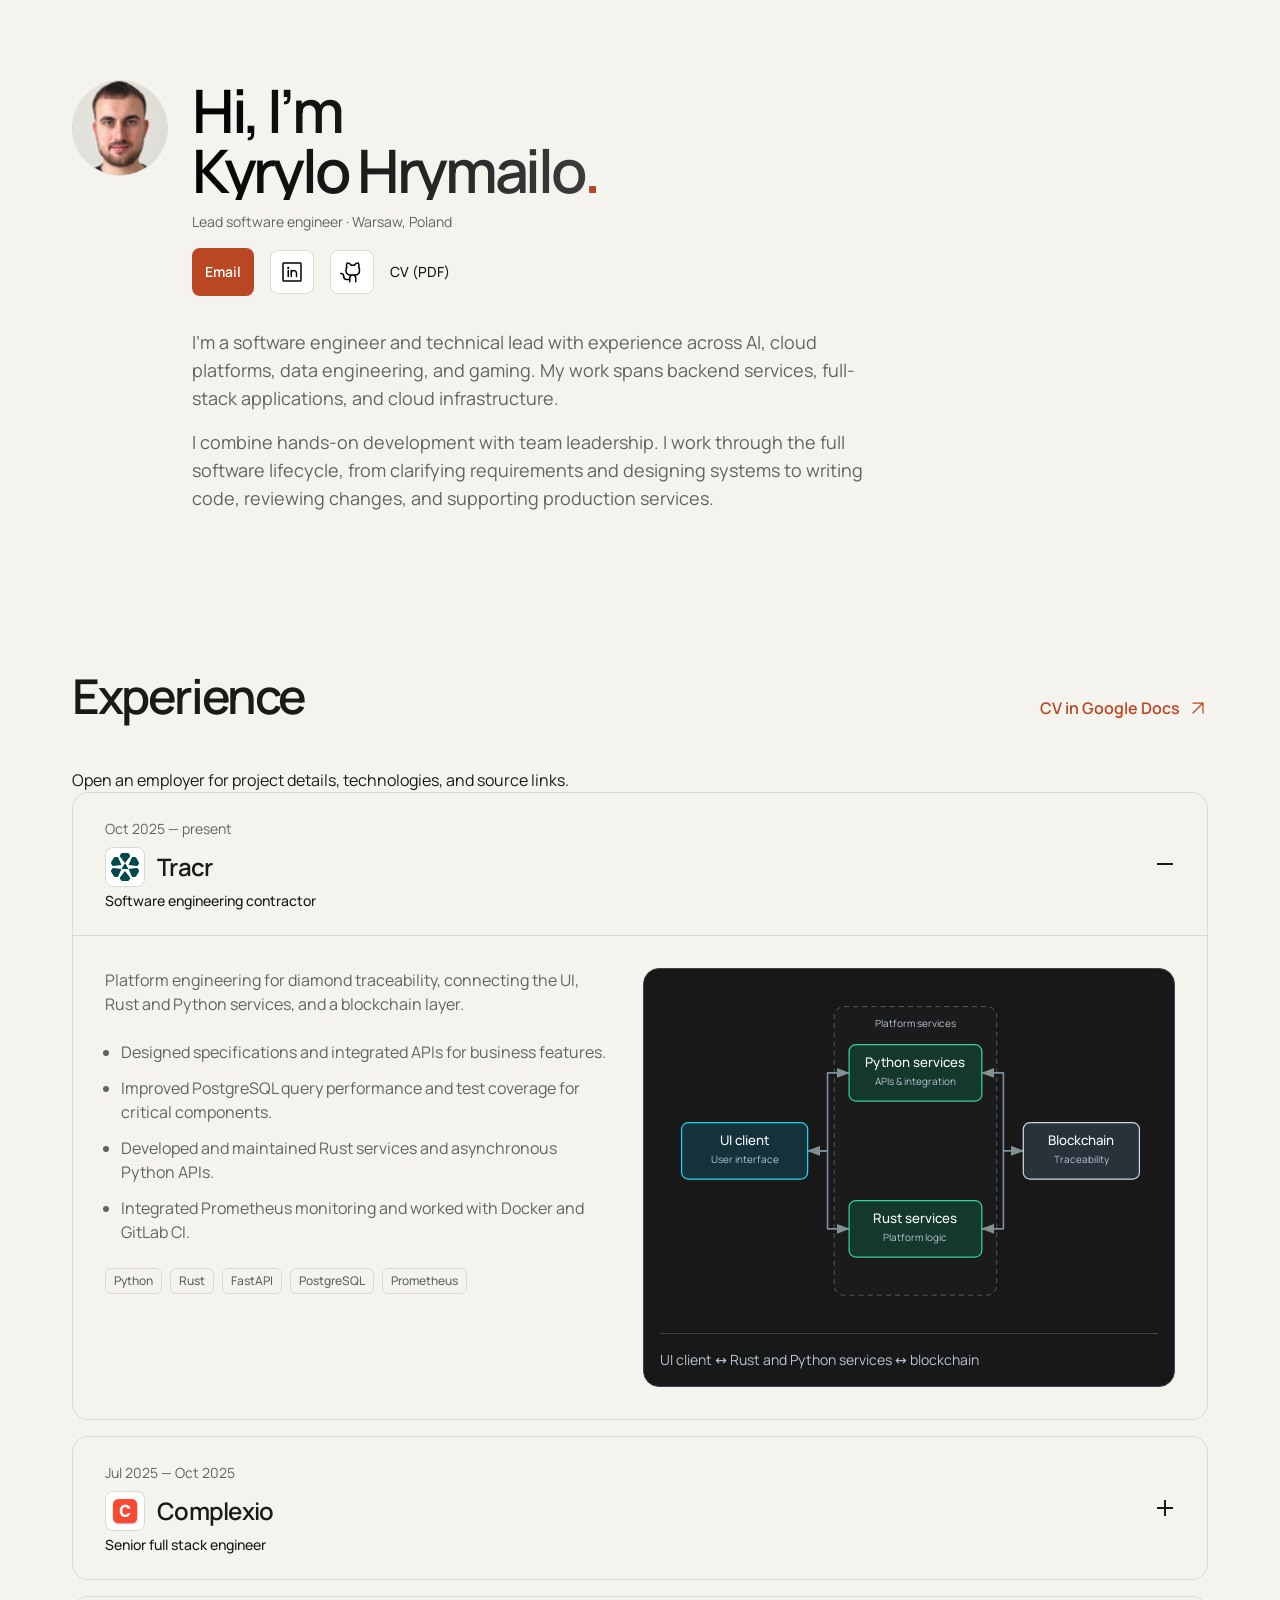
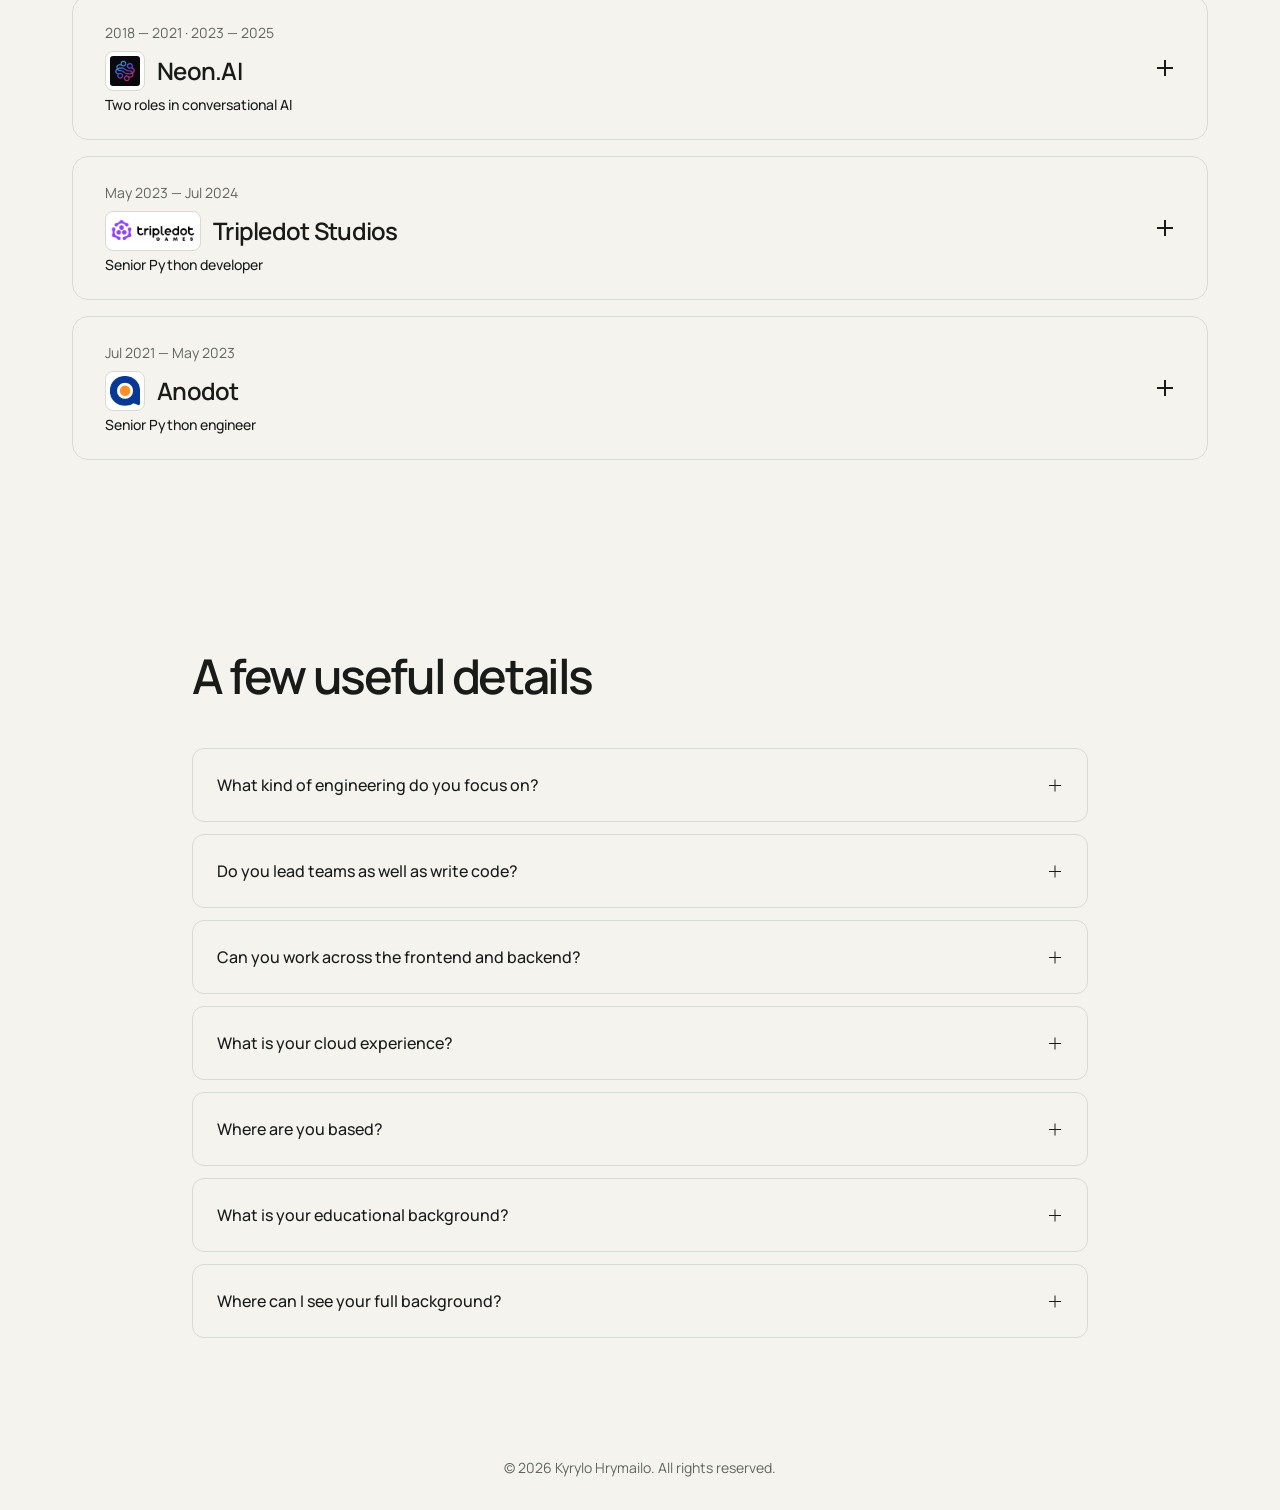
==== commit 64df985d: "refactor: broaden intro and remove selected work" ====
--- a/index.html
+++ b/index.html
@@ -7,7 +7,7 @@
     <title>Kyrylo Hrymailo | Lead Software Engineer</title>
     <meta
       name="description"
-      content="Kyrylo Hrymailo, lead software engineer in Warsaw. Python, AWS, Kubernetes, team leadership, and a petabyte-scale Redshift to BigQuery migration."
+      content="Kyrylo Hrymailo, lead software engineer in Warsaw. Hands-on development and team leadership across AI, cloud platforms, data engineering, and gaming."
     />
     <link rel="canonical" href="https://kirgrim.github.io/" />
     <meta property="og:type" content="website" />
@@ -18,7 +18,7 @@
     />
     <meta
       property="og:description"
-      content="Lead software engineer in Warsaw. Python, cloud infrastructure, team leadership, and a petabyte-scale data migration."
+      content="Lead software engineer in Warsaw. Hands-on development and team leadership across AI, cloud platforms, data engineering, and gaming."
     />
     <meta property="og:url" content="https://kirgrim.github.io/" />
     <meta
@@ -38,7 +38,7 @@
     />
     <meta
       name="twitter:description"
-      content="Lead software engineer in Warsaw. Python, cloud infrastructure, team leadership, and a petabyte-scale data migration."
+      content="Lead software engineer in Warsaw. Hands-on development and team leadership across AI, cloud platforms, data engineering, and gaming."
     />
     <meta
       name="twitter:image"
@@ -152,14 +152,16 @@
           </div>
           <div class="hero-description">
             <p class="body-7">
-              I develop Python services and cloud infrastructure. My work since
-              2018 spans conversational AI, cloud cost analytics, live gaming,
-              and diamond traceability.
+              I’m a software engineer and technical lead with experience across
+              AI, cloud platforms, data engineering, and gaming. My work spans
+              backend services, full-stack applications, and cloud
+              infrastructure.
             </p>
             <p class="body-7">
-              At Neon.AI, I led a team of up to five developers. At Anodot, I
-              coordinated the migration of a petabyte of data from Redshift to
-              BigQuery, including infrastructure and monitoring.
+              I combine hands-on development with team leadership. I work
+              through the full software lifecycle, from clarifying requirements
+              and designing systems to writing code, reviewing changes, and
+              supporting production services.
             </p>
           </div>
         </div>
@@ -620,80 +622,6 @@
       </section>
 
       <section
-        id="about"
-        tabindex="-1"
-        class="evidence-section section-space"
-        aria-labelledby="evidence-heading"
-      >
-        <div class="section-shell">
-          <div class="section-heading reveal">
-            <h2 id="evidence-heading" class="heading-2">Selected work</h2>
-          </div>
-          <div class="evidence-grid">
-            <article class="evidence-card reveal">
-              <p class="eyebrow caption-3">Anodot · Data migration</p>
-              <h3 class="heading-5">A petabyte from Redshift to BigQuery</h3>
-              <p class="body-3">
-                Coordinated the migration for Pileus, including Terraform
-                infrastructure and monitoring.
-              </p>
-              <div class="source-links caption-1">
-                <a
-                  href="https://docs.google.com/document/d/1_F3qWAOfORrzUjzwwY0-BK2xuSJIb6Kf/export?format=pdf"
-                  target="_blank"
-                  rel="noopener noreferrer"
-                  >CV (PDF) <span aria-hidden="true">↗</span></a
-                >
-              </div>
-            </article>
-            <article class="evidence-card reveal">
-              <p class="eyebrow caption-3">Neon.AI · 2021</p>
-              <h3 class="heading-5">One controller for three API providers</h3>
-              <p class="body-3">
-                Implemented shared routing for Wolfram|Alpha, Alpha Vantage, and
-                OpenWeatherMap, with request validation and forwarding tests.
-              </p>
-              <div class="source-links caption-1">
-                <a
-                  href="https://github.com/NeonGeckoCom/neon_api_proxy/commit/e871a2aa8ea9aee0eea045bcf87bb4e9cd62c46e"
-                  target="_blank"
-                  rel="noopener noreferrer"
-                  >Authored commit <span aria-hidden="true">↗</span></a
-                ><a
-                  href="https://github.com/NeonGeckoCom/neon_api_proxy"
-                  target="_blank"
-                  rel="noopener noreferrer"
-                  >Repository <span aria-hidden="true">↗</span></a
-                >
-              </div>
-            </article>
-            <article class="evidence-card reveal">
-              <p class="eyebrow caption-3">Neon.AI · 2024</p>
-              <h3 class="heading-5">LLM persona synchronization</h3>
-              <p class="body-3">
-                Added RabbitMQ configuration updates that reuse unchanged
-                handlers, replace changed ones, honor disabled personas, and
-                restore defaults after expiry.
-              </p>
-              <div class="source-links caption-1">
-                <a
-                  href="https://github.com/NeonGeckoCom/neon-llm-core/commit/d3bc687772a3628bea32b8f3c3ad8d4c11c1995d"
-                  target="_blank"
-                  rel="noopener noreferrer"
-                  >Authored commit <span aria-hidden="true">↗</span></a
-                ><a
-                  href="https://github.com/NeonGeckoCom/neon-llm-core"
-                  target="_blank"
-                  rel="noopener noreferrer"
-                  >Repository <span aria-hidden="true">↗</span></a
-                >
-              </div>
-            </article>
-          </div>
-        </div>
-      </section>
-
-      <section
         class="faq-section section-shell section-space"
         aria-labelledby="faq-heading"
       >
--- a/styles.css
+++ b/styles.css
@@ -390,31 +390,6 @@
 .copyright-footer p {
   text-wrap: balance;
 }
-.evidence-section {
-  background: #e9e9e1;
-}
-.evidence-grid {
-  display: grid;
-  grid-template-columns: repeat(3, minmax(0, 1fr));
-  gap: var(--spacing-300);
-}
-.evidence-card {
-  display: flex;
-  flex-direction: column;
-  gap: var(--spacing-200);
-  min-width: 0;
-  padding: var(--spacing-300);
-  border: 1px solid var(--line);
-  border-radius: 16px;
-  background: var(--paper);
-}
-.evidence-card > .body-3 {
-  color: var(--muted);
-}
-.evidence-card > .source-links {
-  margin-top: auto;
-  padding-top: var(--spacing-75);
-}
 .source-links {
   display: flex;
   flex-wrap: wrap;
@@ -611,9 +586,6 @@
   max-width: 680px;
 }
 @media (max-width: 1000px) {
-  .evidence-grid {
-    grid-template-columns: minmax(0, 1fr);
-  }
   .heading-1 {
     font-size: 48px;
     line-height: 48px;
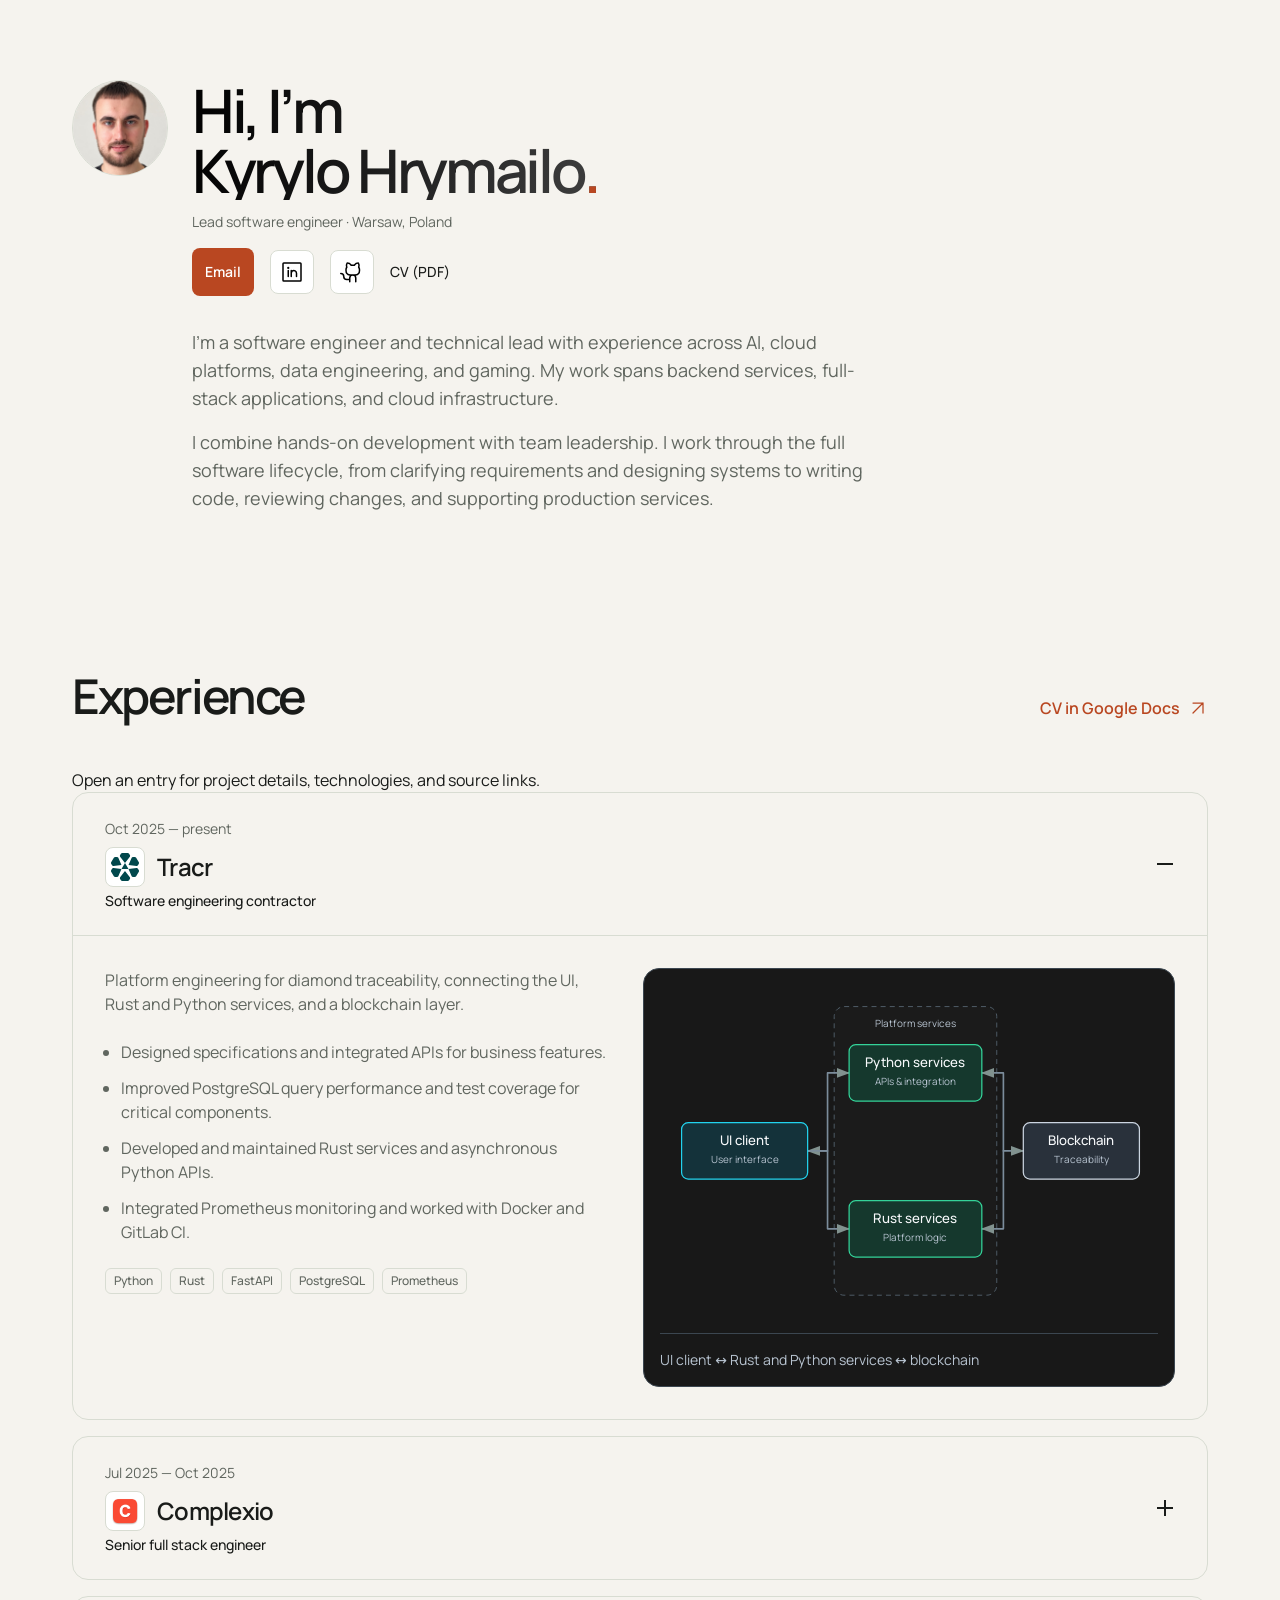
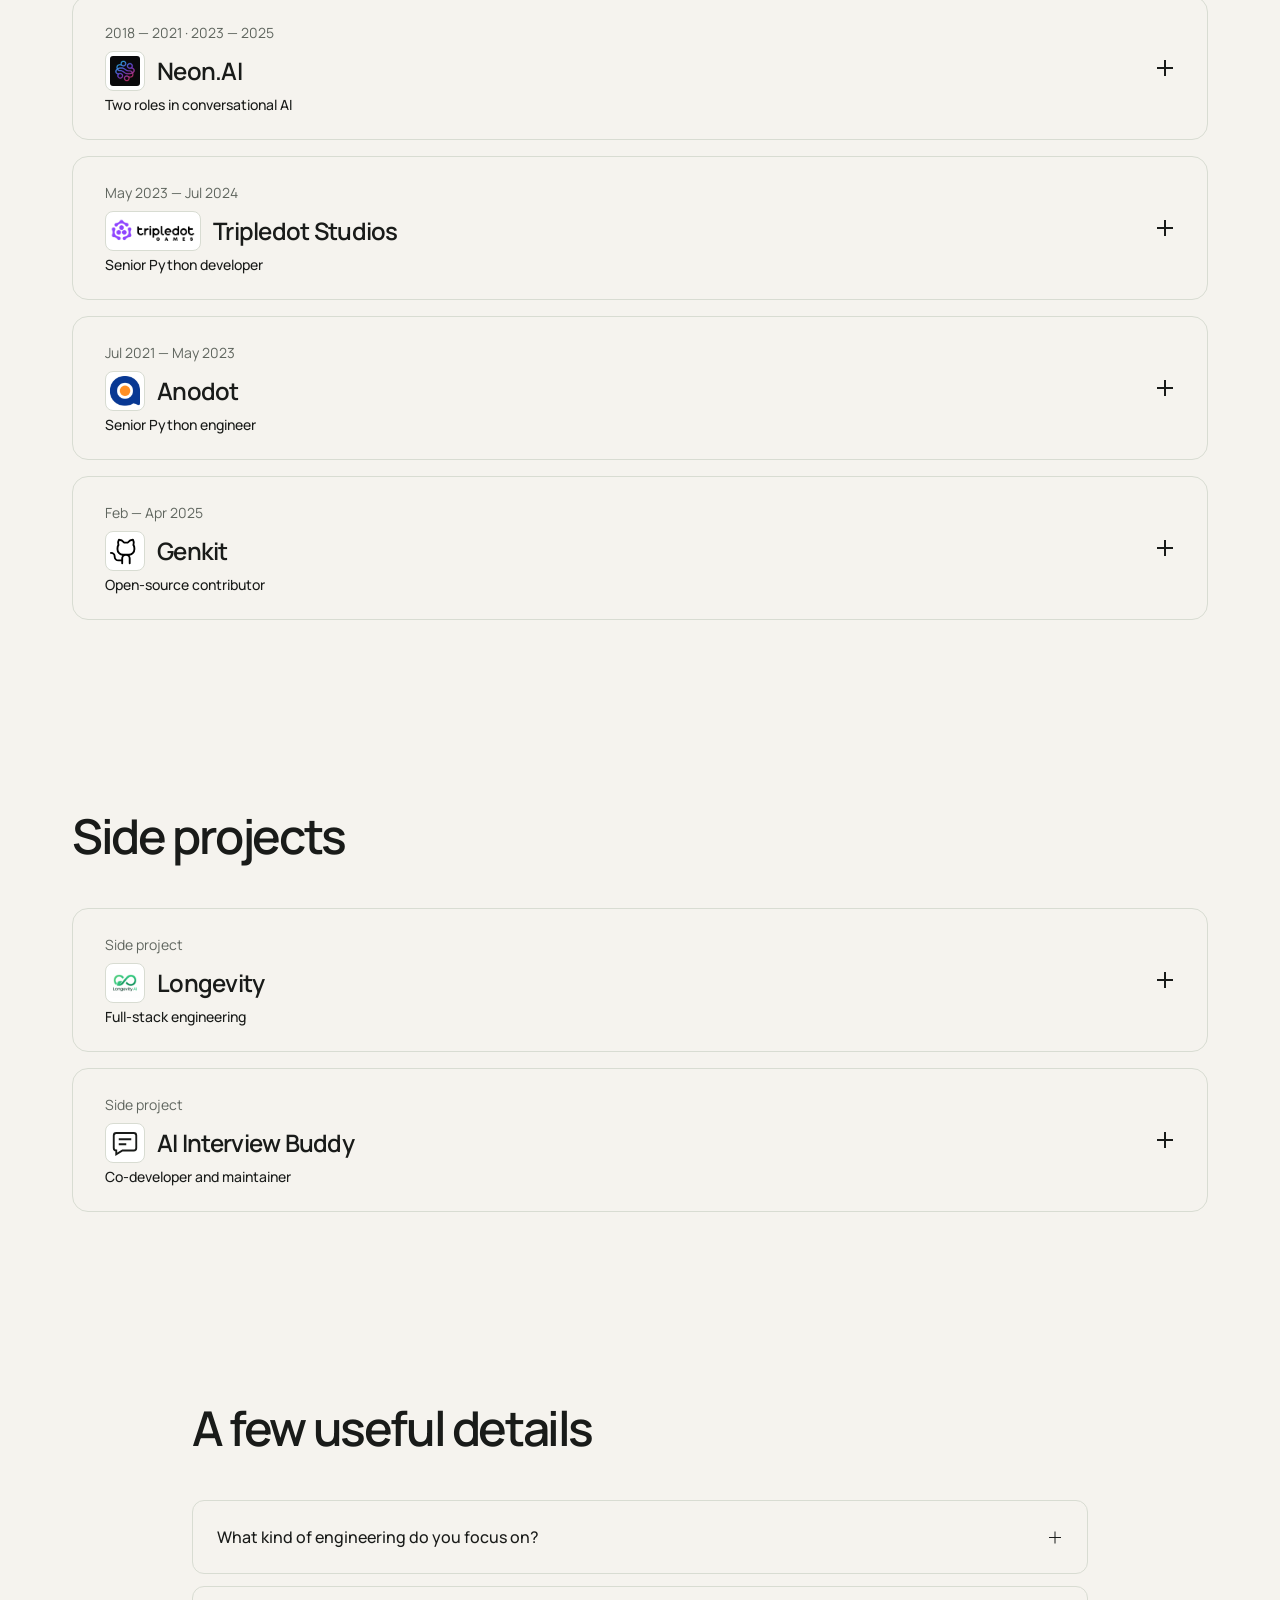
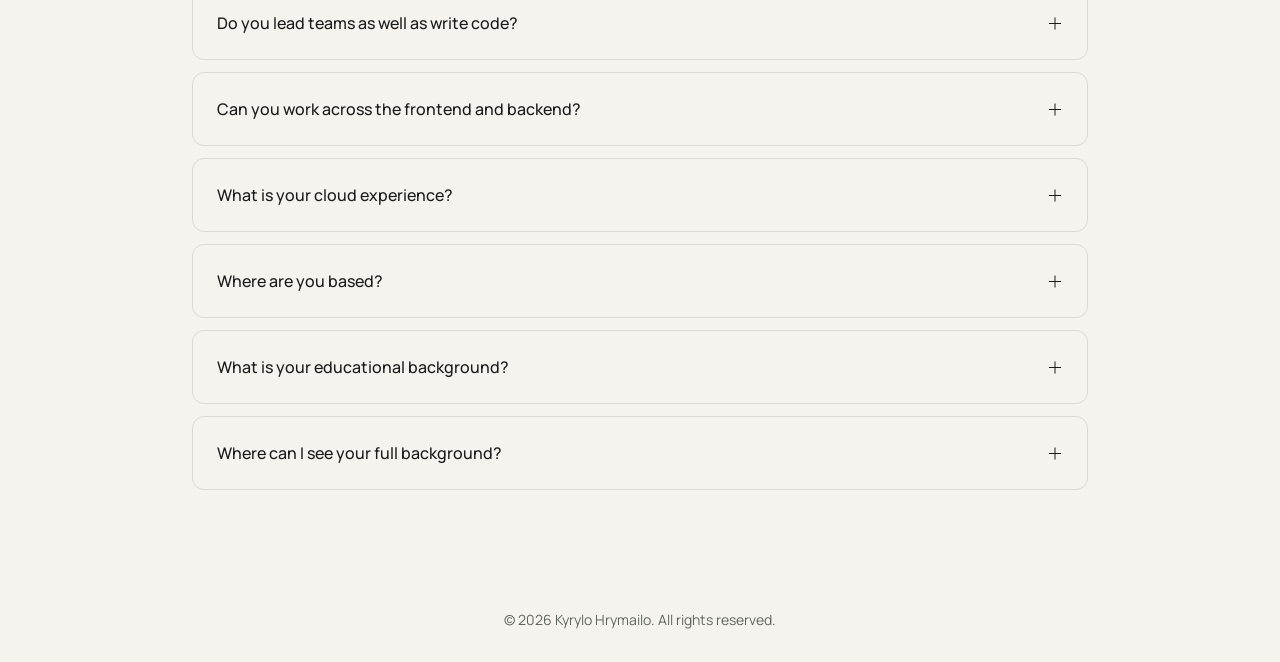
==== commit 0b2e4096: "feat: add side projects and Genkit contributions" ====
--- a/index.html
+++ b/index.html
@@ -190,7 +190,7 @@
           </div>
         </div>
         <p class="body-3 experience-hint">
-          Open an employer for project details, technologies, and source links.
+          Open an entry for project details, technologies, and source links.
         </p>
         <div class="experience-list">
           <details class="experience-entry" id="job-tracr" tabindex="-1" open>
@@ -618,6 +618,227 @@
               </figure>
             </div>
           </details>
+          <details class="experience-entry" id="work-genkit" tabindex="-1">
+            <summary class="experience-summary">
+              <div class="employer-meta">
+                <span class="caption-2">Feb — Apr 2025</span>
+                <div class="company-name">
+                  <img
+                    class="company-logo"
+                    src="./assets/github.svg"
+                    alt=""
+                    aria-hidden="true"
+                    width="40"
+                    height="40"
+                    loading="lazy"
+                  />
+                  <h3 class="heading-5">Genkit</h3>
+                </div>
+                <p class="body-5">Open-source contributor</p>
+              </div>
+              <span class="experience-toggle" aria-hidden="true"></span>
+            </summary>
+            <div class="experience-body role-text-only">
+              <div class="role-copy">
+                <p class="body-3">
+                  Contributed 15 merged pull requests to the Python SDK for
+                  Google’s Genkit framework, including integrations for local
+                  models and document retrieval.
+                </p>
+                <ul class="responsibility-list body-3">
+                  <li>
+                    Implemented the Ollama plugin with synchronous and
+                    asynchronous model calls, streaming, examples, and tests.
+                  </li>
+                  <li>
+                    Added JSON and schema-constrained Ollama responses, with a
+                    Pydantic validation example.
+                  </li>
+                  <li>
+                    Built a local development vector-store plugin with
+                    file-backed document indexing and cosine-similarity
+                    retrieval.
+                  </li>
+                </ul>
+                <div class="role-sources">
+                  <p class="caption-3">Merged contributions</p>
+                  <div class="source-links caption-1">
+                    <a
+                      href="https://github.com/genkit-ai/genkit/pull/1828"
+                      target="_blank"
+                      rel="noopener noreferrer"
+                      >Ollama plugin #1828 <span aria-hidden="true">↗</span></a
+                    >
+                    <a
+                      href="https://github.com/genkit-ai/genkit/pull/2300"
+                      target="_blank"
+                      rel="noopener noreferrer"
+                      >Structured responses #2300
+                      <span aria-hidden="true">↗</span></a
+                    >
+                    <a
+                      href="https://github.com/genkit-ai/genkit/pull/2379"
+                      target="_blank"
+                      rel="noopener noreferrer"
+                      >Local vector store #2379
+                      <span aria-hidden="true">↗</span></a
+                    >
+                  </div>
+                </div>
+                <ul class="tag-list caption-4" aria-label="Technologies">
+                  <li>Python</li>
+                  <li>Genkit</li>
+                  <li>Ollama</li>
+                  <li>Pydantic</li>
+                  <li>Vector search</li>
+                </ul>
+              </div>
+            </div>
+          </details>
+        </div>
+      </section>
+
+      <section
+        id="projects"
+        tabindex="-1"
+        class="section-shell section-space"
+        aria-labelledby="projects-heading"
+      >
+        <div class="section-heading reveal">
+          <h2 id="projects-heading" class="heading-2">Side projects</h2>
+        </div>
+        <div class="experience-list">
+          <details
+            class="experience-entry"
+            id="project-longevity"
+            tabindex="-1"
+          >
+            <summary class="experience-summary">
+              <div class="employer-meta">
+                <span class="caption-2">Side project</span>
+                <div class="company-name">
+                  <img
+                    class="company-logo"
+                    src="./assets/longevity.png"
+                    alt=""
+                    aria-hidden="true"
+                    width="40"
+                    height="40"
+                    loading="lazy"
+                  />
+                  <h3 class="heading-5">Longevity</h3>
+                </div>
+                <p class="body-5">Full-stack engineering</p>
+              </div>
+              <span class="experience-toggle" aria-hidden="true"></span>
+            </summary>
+            <div class="experience-body role-text-only">
+              <div class="role-copy">
+                <p class="body-3">
+                  A health platform that brings lab results, lifestyle
+                  questionnaires, and health-data integrations into one place.
+                  My work spans the Python backend, web and iOS applications,
+                  and AWS infrastructure.
+                </p>
+                <ul class="responsibility-list body-3">
+                  <li>
+                    Lab-report uploads, OCR, and validation turn documents into
+                    structured biomarker records.
+                  </li>
+                  <li>
+                    AI-assisted plans include provider review and approval,
+                    alongside daily check-ins and progress workflows.
+                  </li>
+                  <li>
+                    Patient and provider applications connect through shared
+                    APIs, with infrastructure and deployments managed as code.
+                  </li>
+                </ul>
+                <div class="role-sources">
+                  <div class="source-links caption-1">
+                    <a
+                      href="https://www.mplongevityapp.com/"
+                      target="_blank"
+                      rel="noopener noreferrer"
+                      >Visit website <span aria-hidden="true">↗</span></a
+                    >
+                  </div>
+                </div>
+                <ul class="tag-list caption-4" aria-label="Technologies">
+                  <li>Python</li>
+                  <li>FastAPI</li>
+                  <li>PostgreSQL</li>
+                  <li>React</li>
+                  <li>React Native</li>
+                  <li>AWS</li>
+                  <li>Pulumi</li>
+                </ul>
+              </div>
+            </div>
+          </details>
+          <details
+            class="experience-entry"
+            id="project-interview-buddy"
+            tabindex="-1"
+          >
+            <summary class="experience-summary">
+              <div class="employer-meta">
+                <span class="caption-2">Side project</span>
+                <div class="company-name">
+                  <svg
+                    class="company-logo"
+                    viewBox="0 0 24 24"
+                    fill="none"
+                    stroke="currentColor"
+                    stroke-width="1.5"
+                    aria-hidden="true"
+                    focusable="false"
+                  >
+                    <path
+                      d="M5 4h14a2 2 0 0 1 2 2v10a2 2 0 0 1-2 2h-9l-5 3v-3a2 2 0 0 1-2-2V6a2 2 0 0 1 2-2Z"
+                    />
+                    <path d="M7 9h10M7 13h6" />
+                  </svg>
+                  <h3 class="heading-5">AI Interview Buddy</h3>
+                </div>
+                <p class="body-5">Co-developer and maintainer</p>
+              </div>
+              <span class="experience-toggle" aria-hidden="true"></span>
+            </summary>
+            <div class="experience-body role-text-only">
+              <div class="role-copy">
+                <p class="body-3">
+                  A Telegram interview-preparation platform that uses a
+                  candidate’s CV and job description to shape technical
+                  practice. My work spans interview orchestration, AI model
+                  routing, bot administration, and observability.
+                </p>
+                <ul class="responsibility-list body-3">
+                  <li>
+                    CV and job-description analysis guides topic selection,
+                    supported by semantic retrieval.
+                  </li>
+                  <li>
+                    Text and voice interviews support screening and technical
+                    stages, saved progress, and final summaries.
+                  </li>
+                  <li>
+                    Configurable model and provider routing supports different
+                    AI tasks, with administrator and moderator controls.
+                  </li>
+                </ul>
+                <ul class="tag-list caption-4" aria-label="Technologies">
+                  <li>Python</li>
+                  <li>aiogram</li>
+                  <li>LangGraph</li>
+                  <li>MongoDB</li>
+                  <li>Redis</li>
+                  <li>Qdrant</li>
+                  <li>OpenTelemetry</li>
+                </ul>
+              </div>
+            </div>
+          </details>
         </div>
       </section>
 
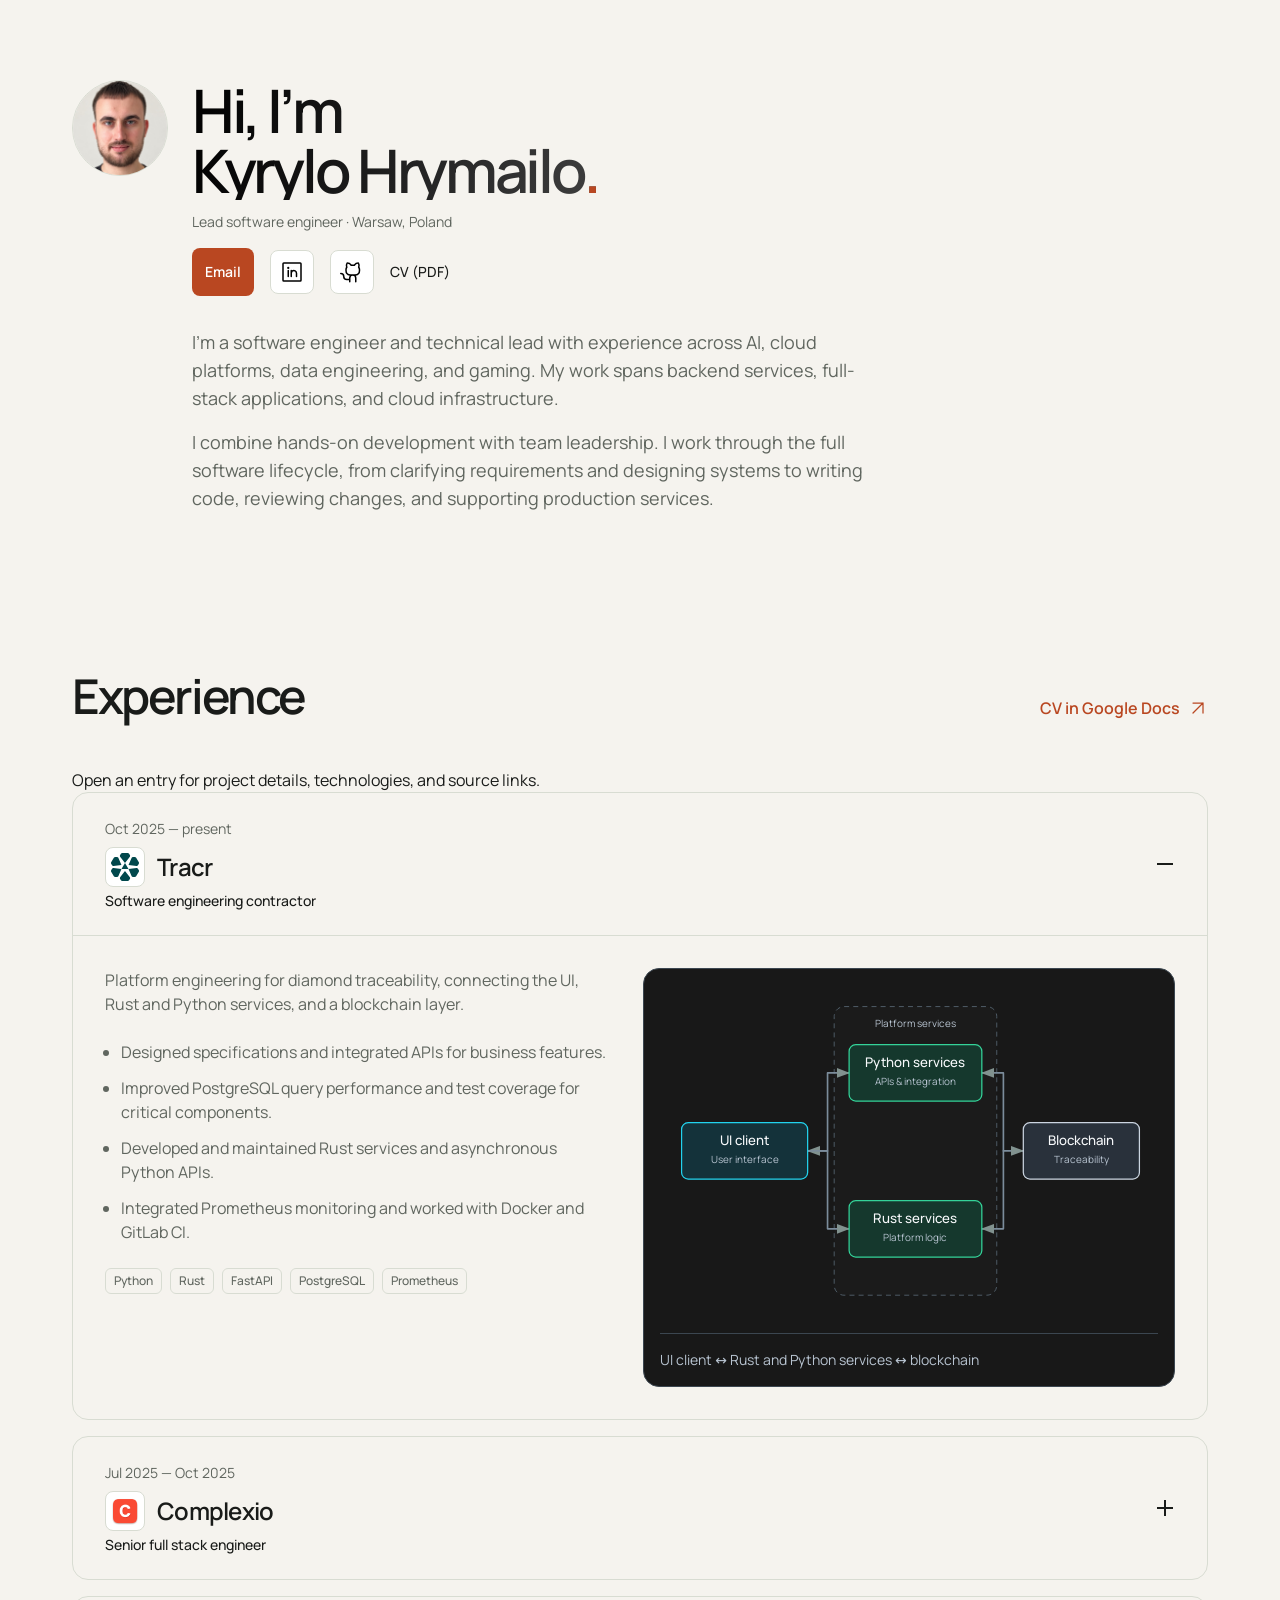
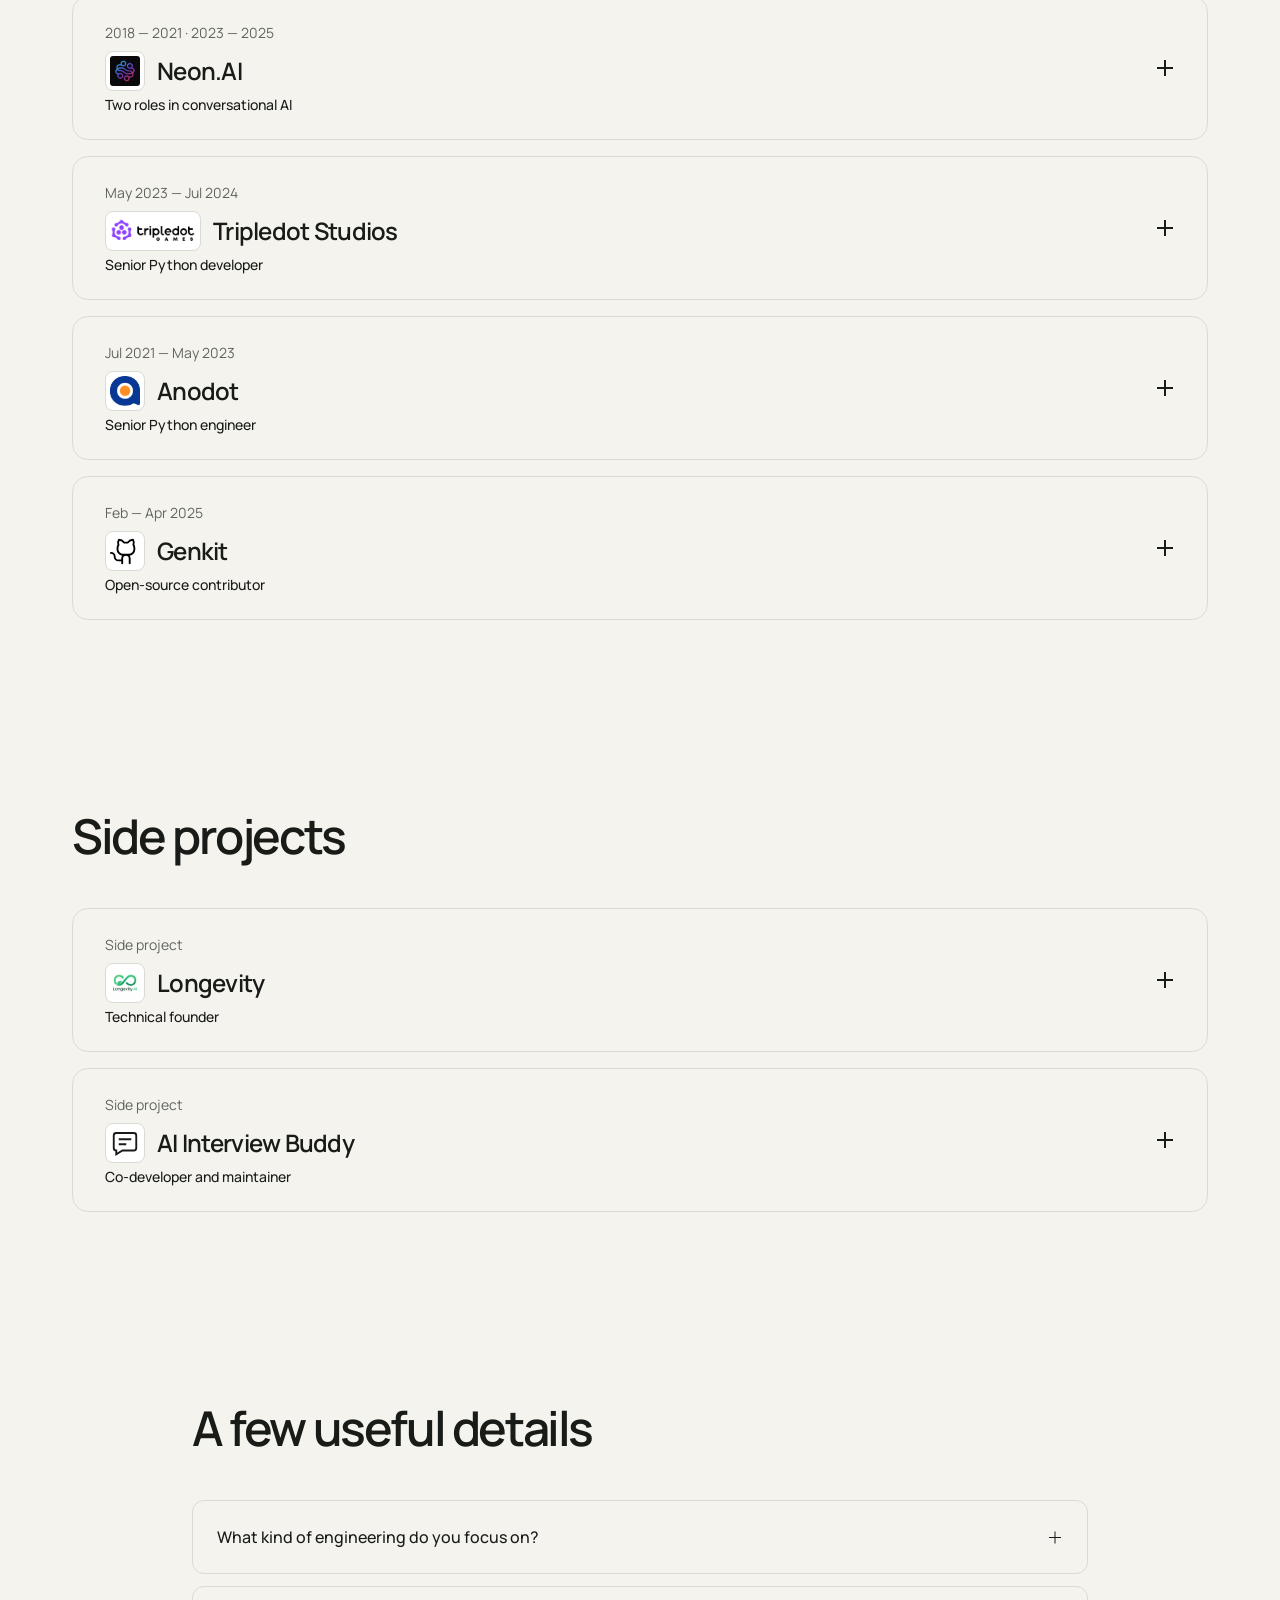
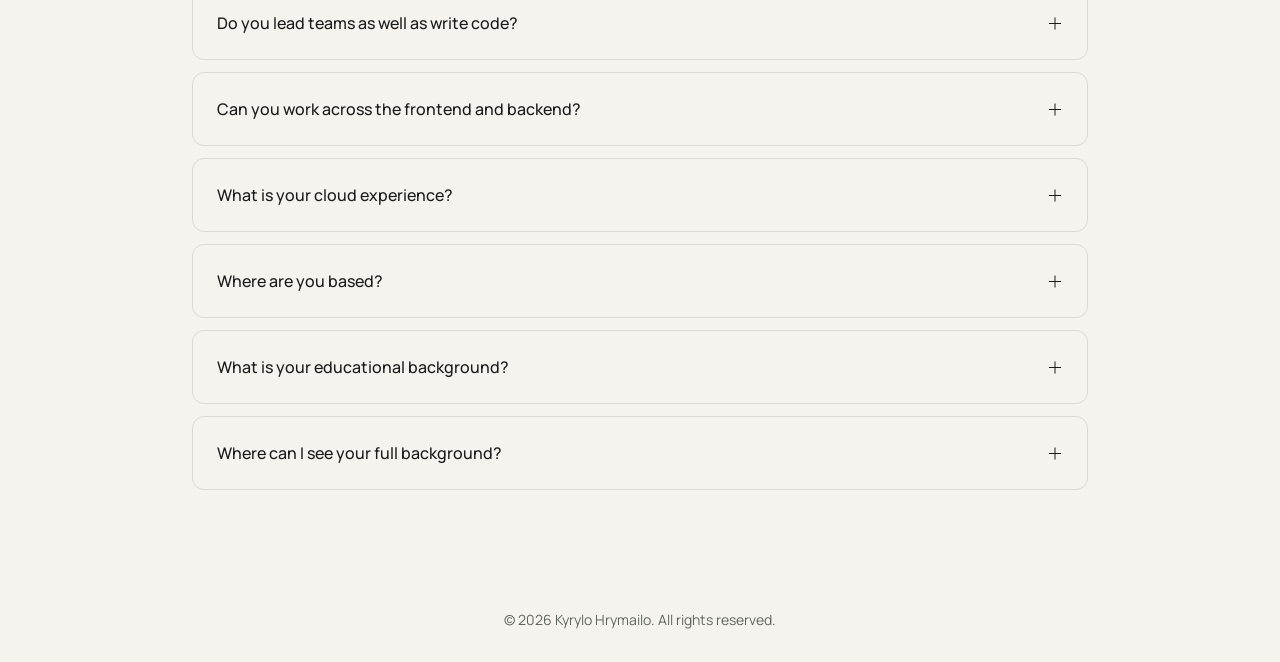
==== commit fdefa48f: "fix: identify Longevity technical founder" ====
--- a/index.html
+++ b/index.html
@@ -728,7 +728,7 @@
                   />
                   <h3 class="heading-5">Longevity</h3>
                 </div>
-                <p class="body-5">Full-stack engineering</p>
+                <p class="body-5">Technical founder</p>
               </div>
               <span class="experience-toggle" aria-hidden="true"></span>
             </summary>
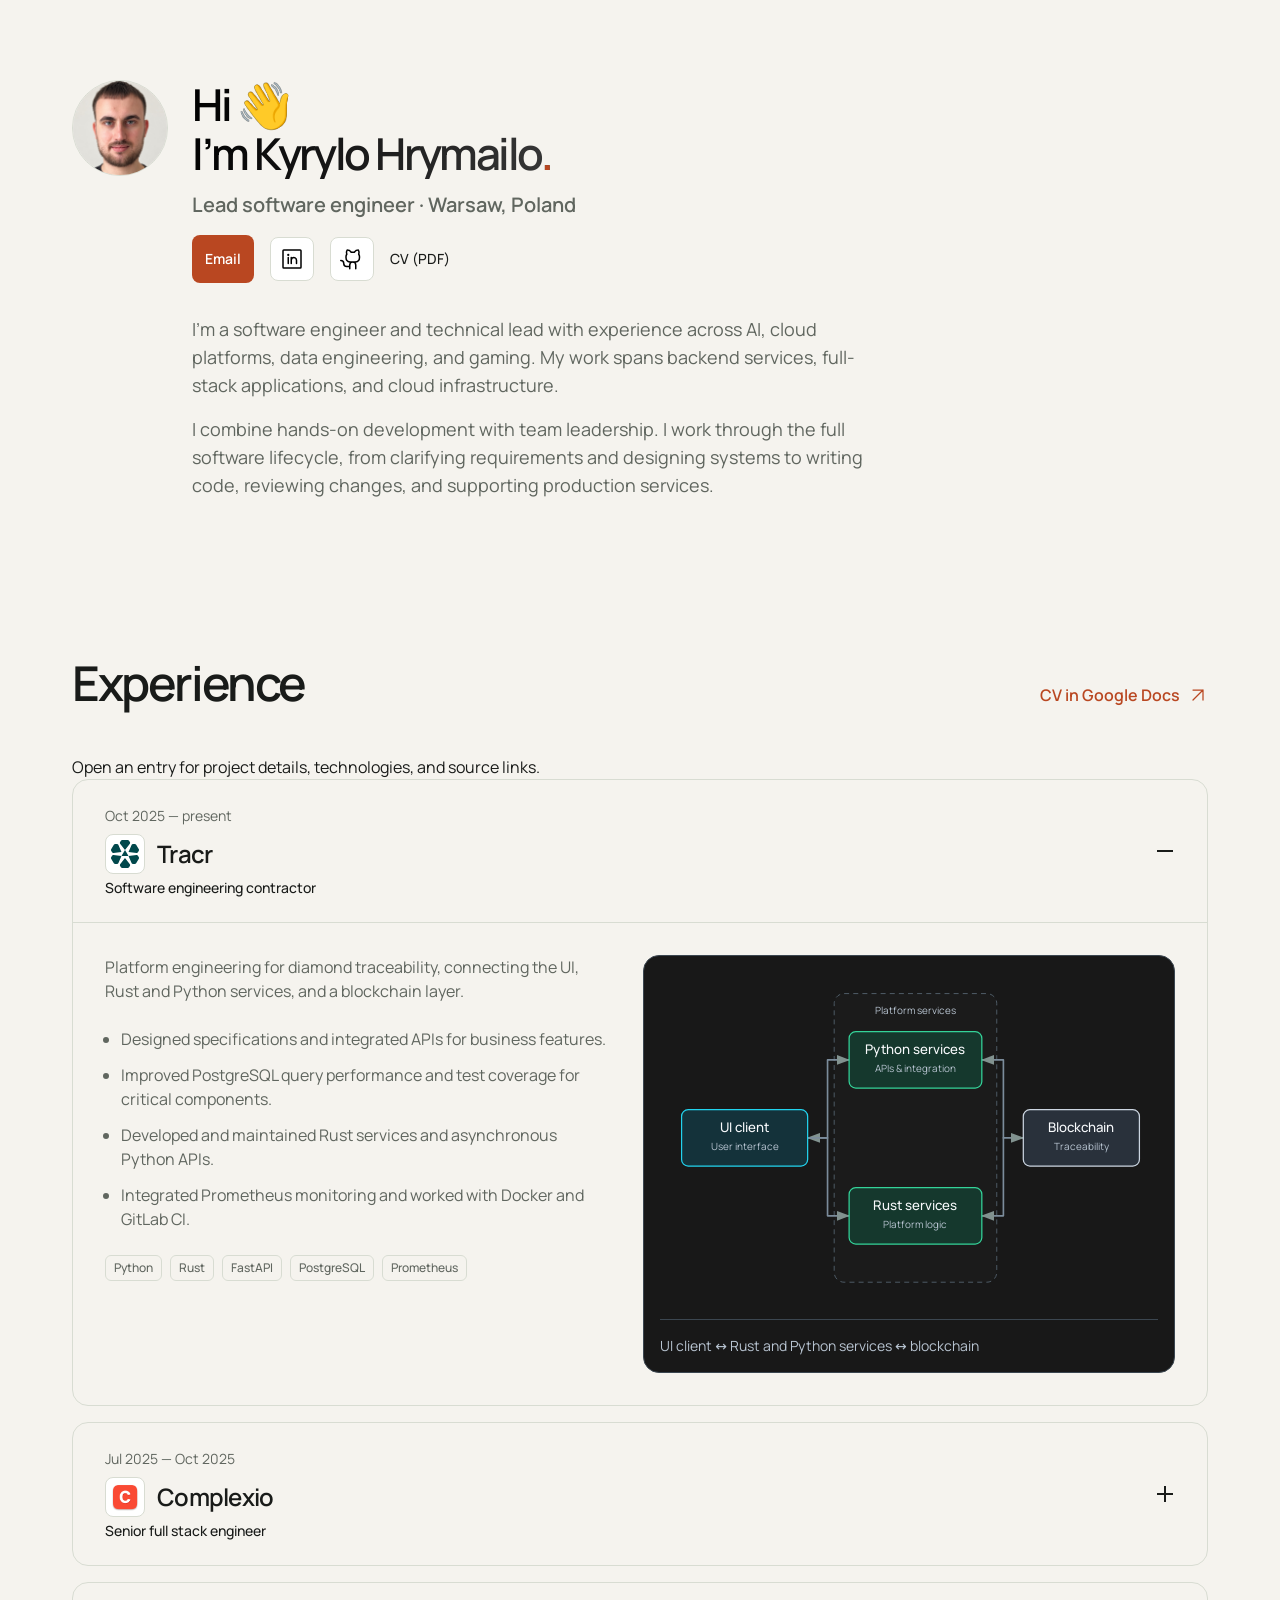
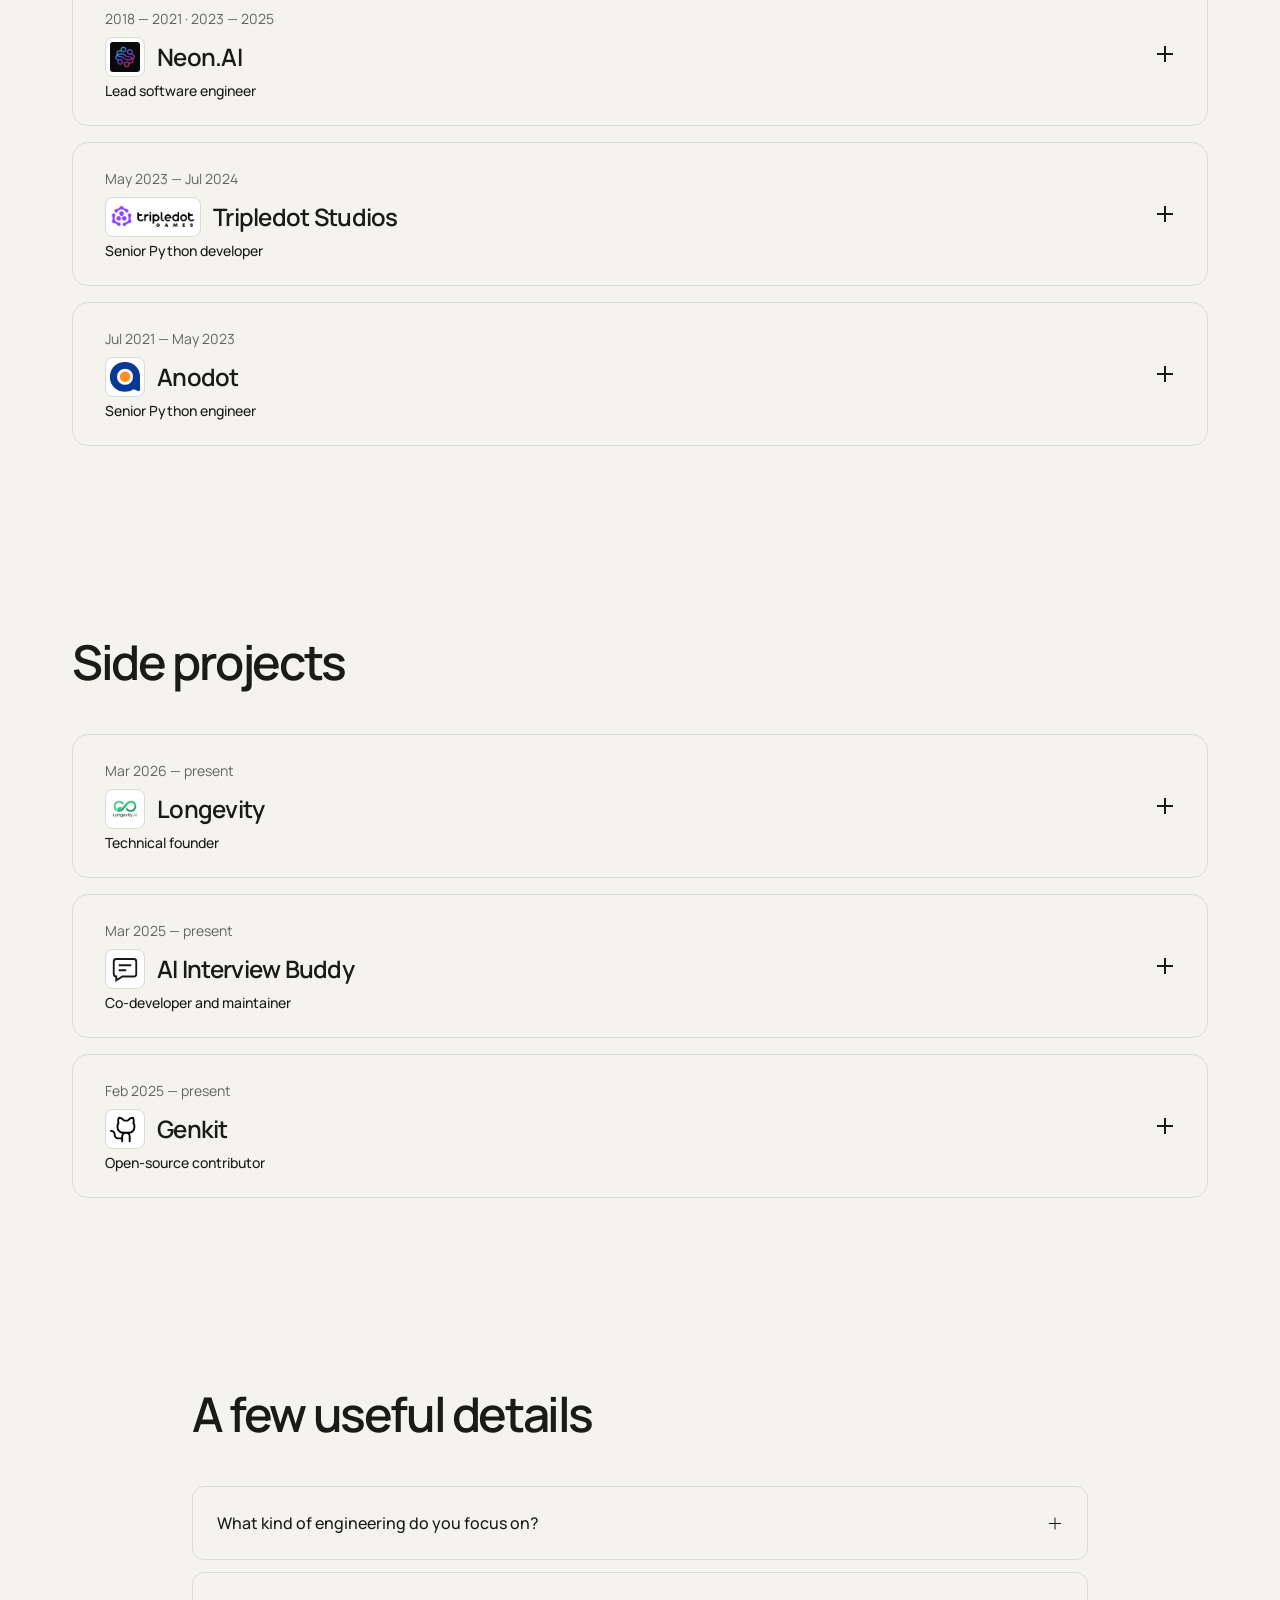
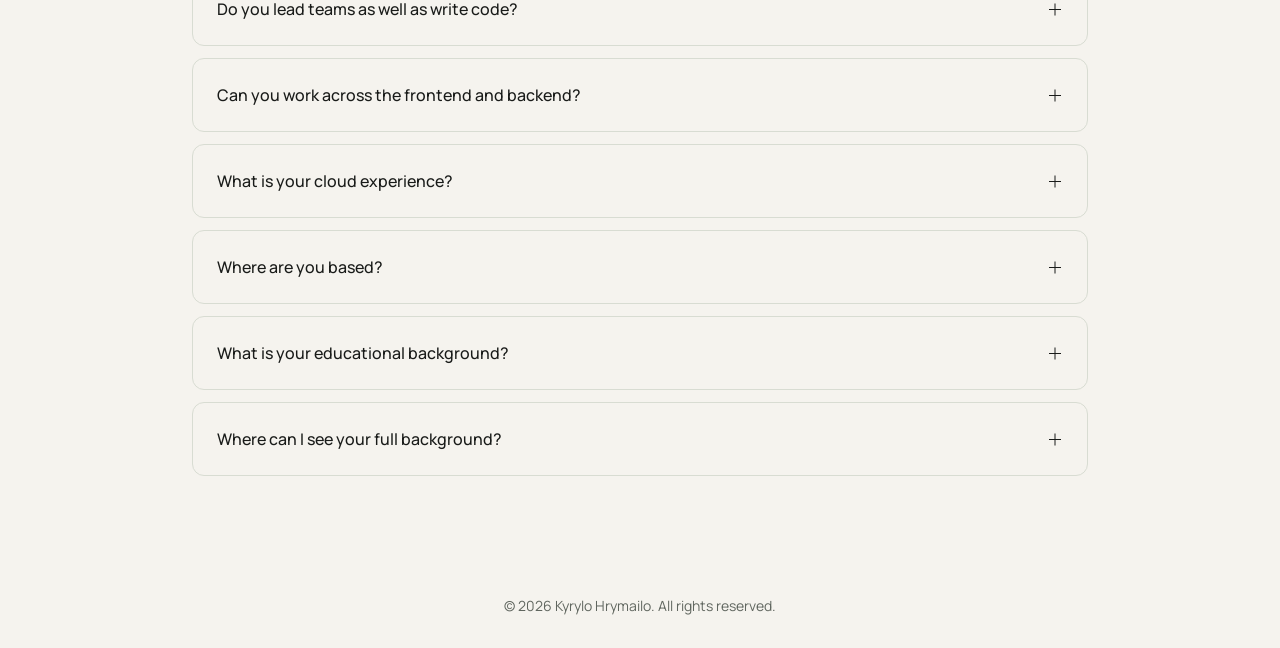
==== commit d68e6587: "refactor: refine hero and career details" ====
--- a/index.html
+++ b/index.html
@@ -101,7 +101,8 @@
             />
             <div class="hero-title">
               <h1 id="hero-heading" class="heading-1">
-                Hi, I’m<br />Kyrylo Hrymailo<span class="accent">.</span>
+                Hi <span aria-hidden="true">👋</span><br />I’m Kyrylo
+                Hrymailo<span class="accent">.</span>
               </h1>
               <p class="hero-role caption-2">
                 Lead software engineer · Warsaw, Poland
@@ -346,7 +347,7 @@
                   />
                   <h3 class="heading-5">Neon.AI</h3>
                 </div>
-                <p class="body-5">Two roles in conversational AI</p>
+                <p class="body-5">Lead software engineer</p>
               </div>
               <span class="experience-toggle" aria-hidden="true"></span>
             </summary>
@@ -618,10 +619,154 @@
               </figure>
             </div>
           </details>
+        </div>
+      </section>
+
+      <section
+        id="projects"
+        tabindex="-1"
+        class="section-shell section-space"
+        aria-labelledby="projects-heading"
+      >
+        <div class="section-heading reveal">
+          <h2 id="projects-heading" class="heading-2">Side projects</h2>
+        </div>
+        <div class="experience-list">
+          <details
+            class="experience-entry"
+            id="project-longevity"
+            tabindex="-1"
+          >
+            <summary class="experience-summary">
+              <div class="employer-meta">
+                <span class="caption-2">Mar 2026 — present</span>
+                <div class="company-name">
+                  <img
+                    class="company-logo"
+                    src="./assets/longevity.png"
+                    alt=""
+                    aria-hidden="true"
+                    width="40"
+                    height="40"
+                    loading="lazy"
+                  />
+                  <h3 class="heading-5">Longevity</h3>
+                </div>
+                <p class="body-5">Technical founder</p>
+              </div>
+              <span class="experience-toggle" aria-hidden="true"></span>
+            </summary>
+            <div class="experience-body role-text-only">
+              <div class="role-copy">
+                <p class="body-3">
+                  A health platform that brings lab results, lifestyle
+                  questionnaires, and health-data integrations into one place.
+                  My work spans the Python backend, web and iOS applications,
+                  and AWS infrastructure.
+                </p>
+                <ul class="responsibility-list body-3">
+                  <li>
+                    Lab-report uploads, OCR, and validation turn documents into
+                    structured biomarker records.
+                  </li>
+                  <li>
+                    AI-assisted plans include provider review and approval,
+                    alongside daily check-ins and progress workflows.
+                  </li>
+                  <li>
+                    Patient and provider applications connect through shared
+                    APIs, with infrastructure and deployments managed as code.
+                  </li>
+                </ul>
+                <div class="role-sources">
+                  <div class="source-links caption-1">
+                    <a
+                      href="https://www.mplongevityapp.com/"
+                      target="_blank"
+                      rel="noopener noreferrer"
+                      >Visit website <span aria-hidden="true">↗</span></a
+                    >
+                  </div>
+                </div>
+                <ul class="tag-list caption-4" aria-label="Technologies">
+                  <li>Python</li>
+                  <li>FastAPI</li>
+                  <li>PostgreSQL</li>
+                  <li>React</li>
+                  <li>React Native</li>
+                  <li>AWS</li>
+                  <li>Pulumi</li>
+                </ul>
+              </div>
+            </div>
+          </details>
+          <details
+            class="experience-entry"
+            id="project-interview-buddy"
+            tabindex="-1"
+          >
+            <summary class="experience-summary">
+              <div class="employer-meta">
+                <span class="caption-2">Mar 2025 — present</span>
+                <div class="company-name">
+                  <svg
+                    class="company-logo"
+                    viewBox="0 0 24 24"
+                    fill="none"
+                    stroke="currentColor"
+                    stroke-width="1.5"
+                    aria-hidden="true"
+                    focusable="false"
+                  >
+                    <path
+                      d="M5 4h14a2 2 0 0 1 2 2v10a2 2 0 0 1-2 2h-9l-5 3v-3a2 2 0 0 1-2-2V6a2 2 0 0 1 2-2Z"
+                    />
+                    <path d="M7 9h10M7 13h6" />
+                  </svg>
+                  <h3 class="heading-5">AI Interview Buddy</h3>
+                </div>
+                <p class="body-5">Co-developer and maintainer</p>
+              </div>
+              <span class="experience-toggle" aria-hidden="true"></span>
+            </summary>
+            <div class="experience-body role-text-only">
+              <div class="role-copy">
+                <p class="body-3">
+                  A Telegram interview-preparation platform that uses a
+                  candidate’s CV and job description to shape technical
+                  practice. My work spans interview orchestration, AI model
+                  routing, bot administration, and observability.
+                </p>
+                <ul class="responsibility-list body-3">
+                  <li>
+                    CV and job-description analysis guides topic selection,
+                    supported by semantic retrieval.
+                  </li>
+                  <li>
+                    Text and voice interviews support screening and technical
+                    stages, saved progress, and final summaries.
+                  </li>
+                  <li>
+                    Configurable model and provider routing supports different
+                    AI tasks, with administrator and moderator controls.
+                  </li>
+                </ul>
+                <ul class="tag-list caption-4" aria-label="Technologies">
+                  <li>Python</li>
+                  <li>aiogram</li>
+                  <li>LangGraph</li>
+                  <li>MongoDB</li>
+                  <li>Redis</li>
+                  <li>Qdrant</li>
+                  <li>OpenTelemetry</li>
+                </ul>
+              </div>
+            </div>
+          </details>
           <details class="experience-entry" id="work-genkit" tabindex="-1">
             <summary class="experience-summary">
               <div class="employer-meta">
-                <span class="caption-2">Feb — Apr 2025</span>
+                <span class="caption-2">Feb 2025 — present</span>
                 <div class="company-name">
                   <img
                     class="company-logo"
@@ -691,150 +836,6 @@
                   <li>Ollama</li>
                   <li>Pydantic</li>
                   <li>Vector search</li>
-                </ul>
-              </div>
-            </div>
-          </details>
-        </div>
-      </section>
-
-      <section
-        id="projects"
-        tabindex="-1"
-        class="section-shell section-space"
-        aria-labelledby="projects-heading"
-      >
-        <div class="section-heading reveal">
-          <h2 id="projects-heading" class="heading-2">Side projects</h2>
-        </div>
-        <div class="experience-list">
-          <details
-            class="experience-entry"
-            id="project-longevity"
-            tabindex="-1"
-          >
-            <summary class="experience-summary">
-              <div class="employer-meta">
-                <span class="caption-2">Side project</span>
-                <div class="company-name">
-                  <img
-                    class="company-logo"
-                    src="./assets/longevity.png"
-                    alt=""
-                    aria-hidden="true"
-                    width="40"
-                    height="40"
-                    loading="lazy"
-                  />
-                  <h3 class="heading-5">Longevity</h3>
-                </div>
-                <p class="body-5">Technical founder</p>
-              </div>
-              <span class="experience-toggle" aria-hidden="true"></span>
-            </summary>
-            <div class="experience-body role-text-only">
-              <div class="role-copy">
-                <p class="body-3">
-                  A health platform that brings lab results, lifestyle
-                  questionnaires, and health-data integrations into one place.
-                  My work spans the Python backend, web and iOS applications,
-                  and AWS infrastructure.
-                </p>
-                <ul class="responsibility-list body-3">
-                  <li>
-                    Lab-report uploads, OCR, and validation turn documents into
-                    structured biomarker records.
-                  </li>
-                  <li>
-                    AI-assisted plans include provider review and approval,
-                    alongside daily check-ins and progress workflows.
-                  </li>
-                  <li>
-                    Patient and provider applications connect through shared
-                    APIs, with infrastructure and deployments managed as code.
-                  </li>
-                </ul>
-                <div class="role-sources">
-                  <div class="source-links caption-1">
-                    <a
-                      href="https://www.mplongevityapp.com/"
-                      target="_blank"
-                      rel="noopener noreferrer"
-                      >Visit website <span aria-hidden="true">↗</span></a
-                    >
-                  </div>
-                </div>
-                <ul class="tag-list caption-4" aria-label="Technologies">
-                  <li>Python</li>
-                  <li>FastAPI</li>
-                  <li>PostgreSQL</li>
-                  <li>React</li>
-                  <li>React Native</li>
-                  <li>AWS</li>
-                  <li>Pulumi</li>
-                </ul>
-              </div>
-            </div>
-          </details>
-          <details
-            class="experience-entry"
-            id="project-interview-buddy"
-            tabindex="-1"
-          >
-            <summary class="experience-summary">
-              <div class="employer-meta">
-                <span class="caption-2">Side project</span>
-                <div class="company-name">
-                  <svg
-                    class="company-logo"
-                    viewBox="0 0 24 24"
-                    fill="none"
-                    stroke="currentColor"
-                    stroke-width="1.5"
-                    aria-hidden="true"
-                    focusable="false"
-                  >
-                    <path
-                      d="M5 4h14a2 2 0 0 1 2 2v10a2 2 0 0 1-2 2h-9l-5 3v-3a2 2 0 0 1-2-2V6a2 2 0 0 1 2-2Z"
-                    />
-                    <path d="M7 9h10M7 13h6" />
-                  </svg>
-                  <h3 class="heading-5">AI Interview Buddy</h3>
-                </div>
-                <p class="body-5">Co-developer and maintainer</p>
-              </div>
-              <span class="experience-toggle" aria-hidden="true"></span>
-            </summary>
-            <div class="experience-body role-text-only">
-              <div class="role-copy">
-                <p class="body-3">
-                  A Telegram interview-preparation platform that uses a
-                  candidate’s CV and job description to shape technical
-                  practice. My work spans interview orchestration, AI model
-                  routing, bot administration, and observability.
-                </p>
-                <ul class="responsibility-list body-3">
-                  <li>
-                    CV and job-description analysis guides topic selection,
-                    supported by semantic retrieval.
-                  </li>
-                  <li>
-                    Text and voice interviews support screening and technical
-                    stages, saved progress, and final summaries.
-                  </li>
-                  <li>
-                    Configurable model and provider routing supports different
-                    AI tasks, with administrator and moderator controls.
-                  </li>
-                </ul>
-                <ul class="tag-list caption-4" aria-label="Technologies">
-                  <li>Python</li>
-                  <li>aiogram</li>
-                  <li>LangGraph</li>
-                  <li>MongoDB</li>
-                  <li>Redis</li>
-                  <li>Qdrant</li>
-                  <li>OpenTelemetry</li>
                 </ul>
               </div>
             </div>
--- a/styles.css
+++ b/styles.css
@@ -313,6 +313,9 @@
 .hero-role {
   margin-top: var(--spacing-100);
   color: var(--muted);
+  font-size: 20px;
+  line-height: 28px;
+  font-weight: 600;
 }
 .intro-contacts {
   grid-column: 2;
@@ -438,6 +441,8 @@
 }
 .hero h1 {
   max-width: 680px;
+  font-size: clamp(28px, 4vw, 44px);
+  line-height: 1.12;
   background: linear-gradient(100deg, #000, #666);
   background-clip: text;
   -webkit-background-clip: text;
@@ -445,6 +450,9 @@
 }
 .hero h1 .accent {
   color: var(--accent);
+}
+.hero h1 > span[aria-hidden="true"] {
+  color: var(--ink);
 }
 .hero-description {
   grid-column: 2;
@@ -628,6 +636,10 @@
   .hero h1 {
     max-width: 600px;
   }
+  .hero-role {
+    font-size: 18px;
+    line-height: 26px;
+  }
   .section-heading {
     margin-bottom: var(--spacing-400);
   }
@@ -648,10 +660,6 @@
   }
 }
 @media (max-width: 390px) {
-  .hero h1 {
-    font-size: 36px;
-    line-height: 40px;
-  }
   .heading-2 {
     font-size: 30px;
     line-height: 36px;
@@ -660,10 +668,6 @@
 @media (max-width: 360px) {
   .hero-identity {
     grid-template-columns: minmax(0, 1fr);
-  }
-  .hero h1 {
-    font-size: 30px;
-    line-height: 36px;
   }
 }
 @media (prefers-reduced-motion: reduce) {
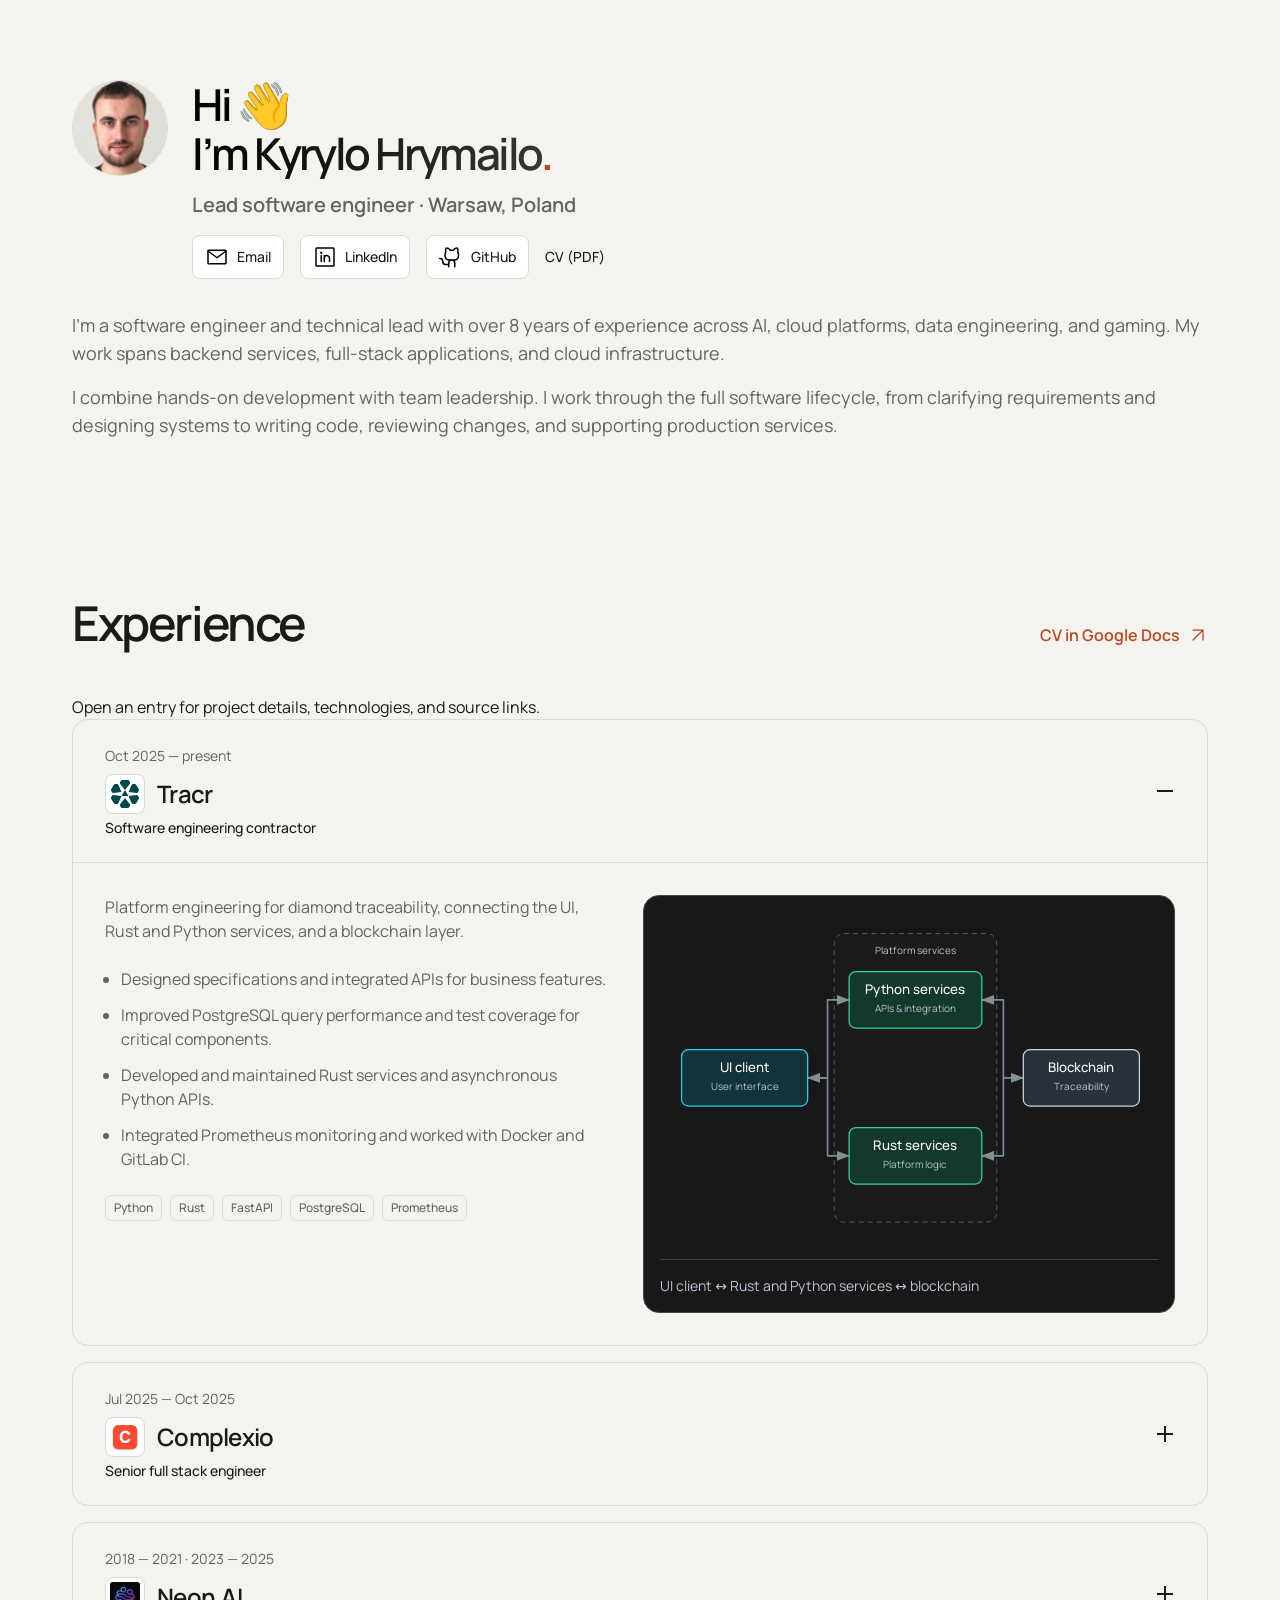
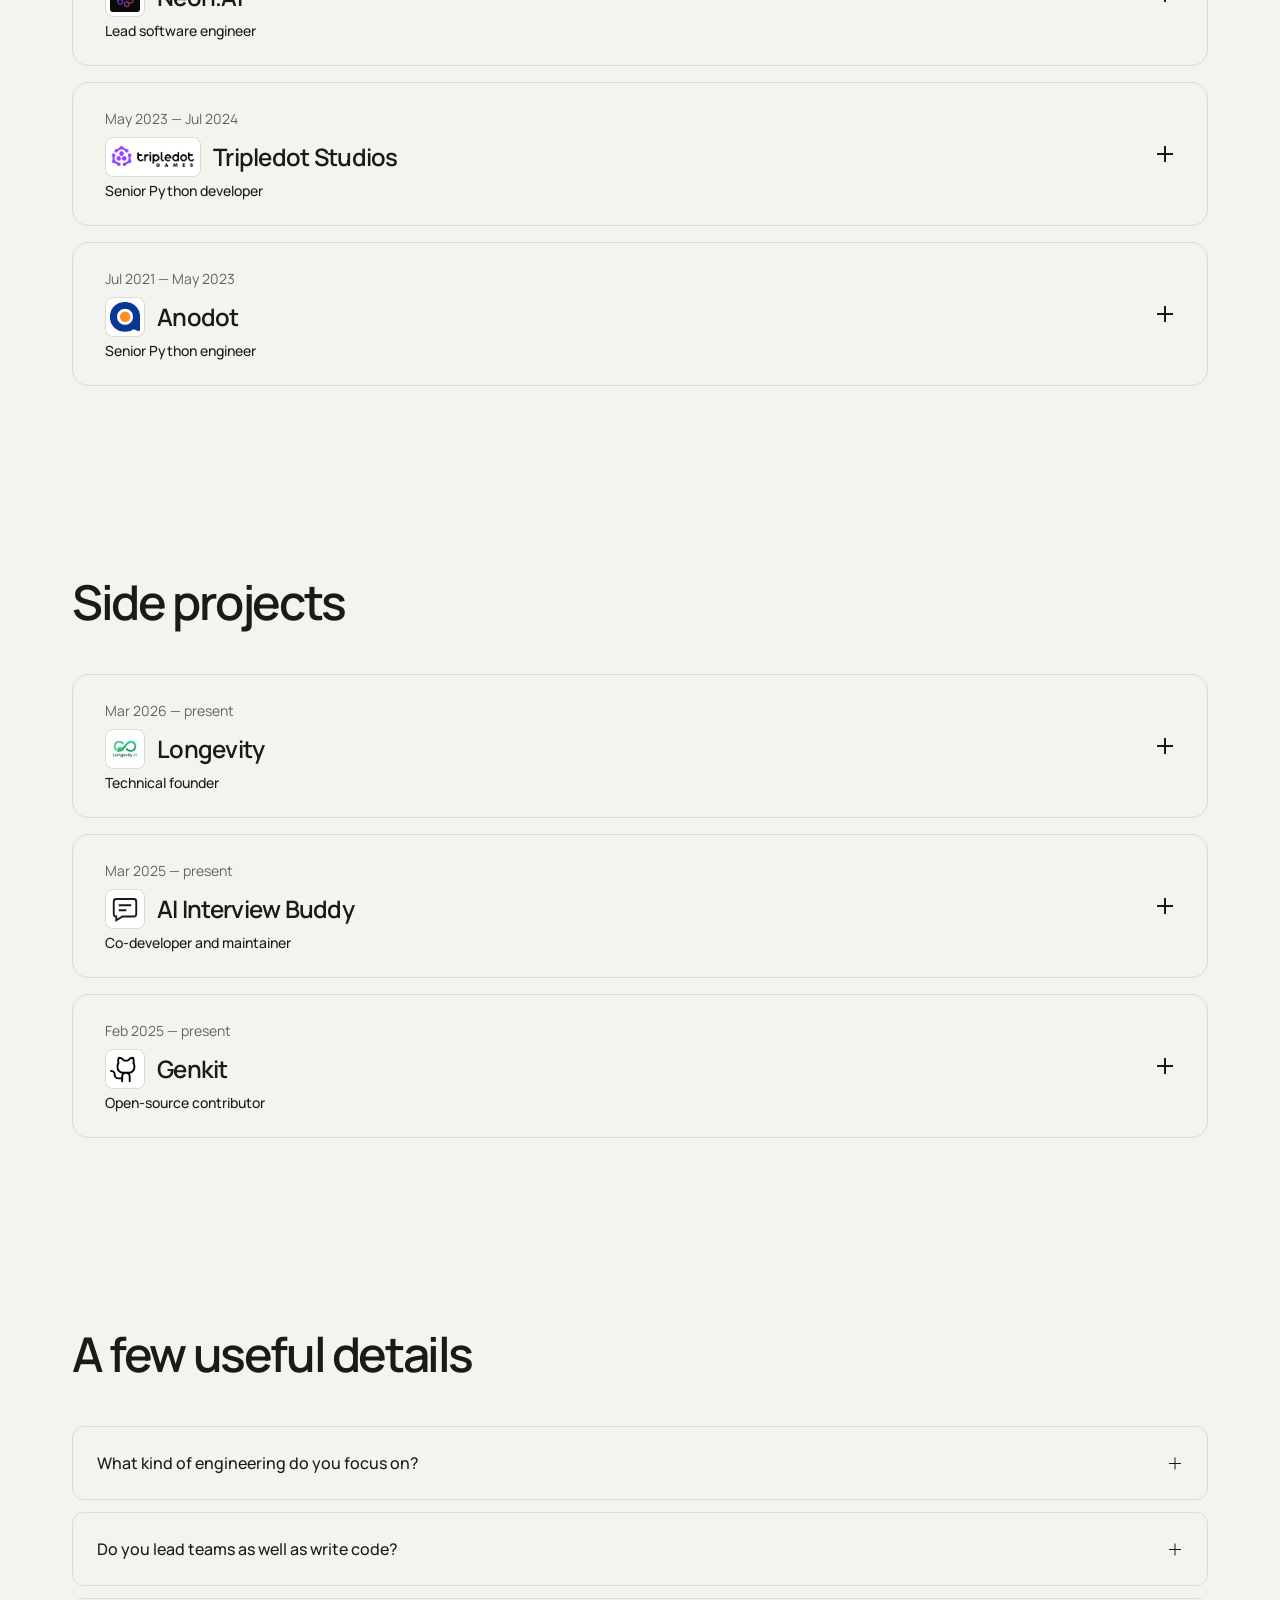
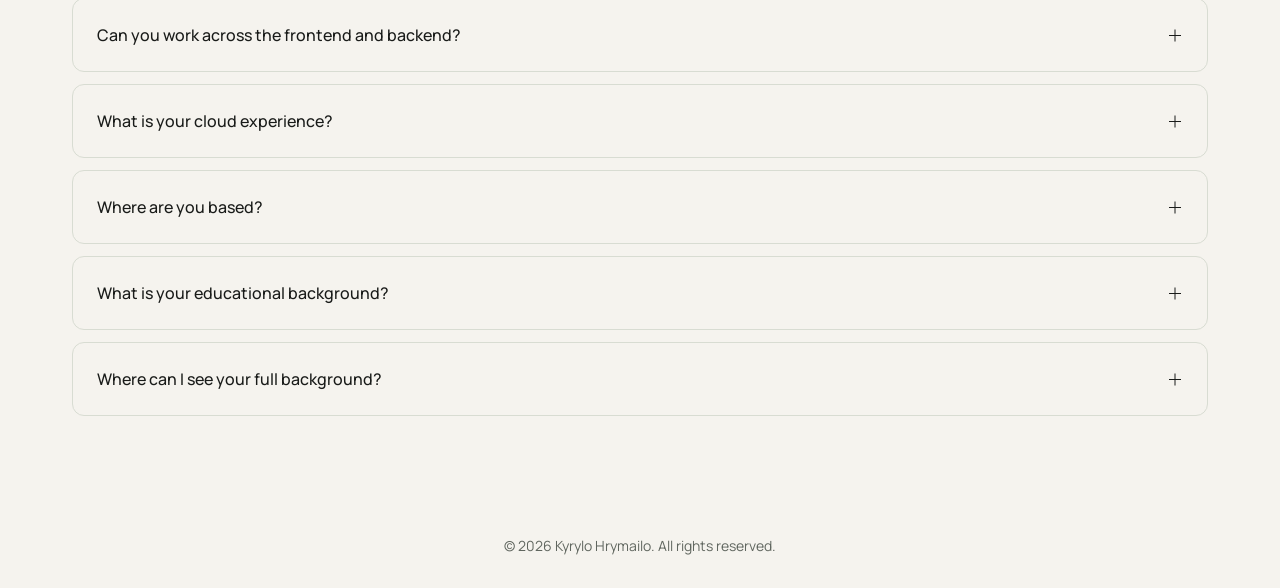
==== commit ae34318f: "refactor: align sections and clarify contacts" ====
--- a/index.html
+++ b/index.html
@@ -7,7 +7,7 @@
     <title>Kyrylo Hrymailo | Lead Software Engineer</title>
     <meta
       name="description"
-      content="Kyrylo Hrymailo, lead software engineer in Warsaw. Hands-on development and team leadership across AI, cloud platforms, data engineering, and gaming."
+      content="Kyrylo Hrymailo, lead software engineer in Warsaw with over 8 years of experience across AI, cloud platforms, data engineering, and gaming."
     />
     <link rel="canonical" href="https://kirgrim.github.io/" />
     <meta property="og:type" content="website" />
@@ -18,7 +18,7 @@
     />
     <meta
       property="og:description"
-      content="Lead software engineer in Warsaw. Hands-on development and team leadership across AI, cloud platforms, data engineering, and gaming."
+      content="Lead software engineer in Warsaw with over 8 years of experience across AI, cloud platforms, data engineering, and gaming."
     />
     <meta property="og:url" content="https://kirgrim.github.io/" />
     <meta
@@ -38,7 +38,7 @@
     />
     <meta
       name="twitter:description"
-      content="Lead software engineer in Warsaw. Hands-on development and team leadership across AI, cloud platforms, data engineering, and gaming."
+      content="Lead software engineer in Warsaw with over 8 years of experience across AI, cloud platforms, data engineering, and gaming."
     />
     <meta
       name="twitter:image"
@@ -109,10 +109,14 @@
               </p>
             </div>
             <nav class="intro-contacts" aria-label="Contact and profile links">
-              <a
-                class="button button-accent button-sm"
-                href="mailto:kirill.grim@gmail.com"
-                >Email</a
+              <a class="social-link" href="mailto:kirill.grim@gmail.com"
+                ><img
+                  src="./assets/email.svg"
+                  alt=""
+                  aria-hidden="true"
+                  width="24"
+                  height="24"
+                /><span>Email</span></a
               >
               <a
                 class="social-link"
@@ -127,7 +131,8 @@
                   aria-hidden="true"
                   width="24"
                   height="24"
-              /></a>
+                /><span>LinkedIn</span></a
+              >
               <a
                 class="social-link"
                 href="https://github.com/kirgrim"
@@ -141,7 +146,8 @@
                   aria-hidden="true"
                   width="24"
                   height="24"
-              /></a>
+                /><span>GitHub</span></a
+              >
               <a
                 class="title-4"
                 href="https://docs.google.com/document/d/1_F3qWAOfORrzUjzwwY0-BK2xuSJIb6Kf/export?format=pdf"
@@ -153,10 +159,10 @@
           </div>
           <div class="hero-description">
             <p class="body-7">
-              I’m a software engineer and technical lead with experience across
-              AI, cloud platforms, data engineering, and gaming. My work spans
-              backend services, full-stack applications, and cloud
-              infrastructure.
+              I’m a software engineer and technical lead with over 8 years of
+              experience across AI, cloud platforms, data engineering, and
+              gaming. My work spans backend services, full-stack applications,
+              and cloud infrastructure.
             </p>
             <p class="body-7">
               I combine hands-on development with team leadership. I work
--- a/styles.css
+++ b/styles.css
@@ -291,7 +291,6 @@
   display: grid;
   grid-template-columns: 96px minmax(0, 1fr);
   column-gap: var(--spacing-300);
-  max-width: 960px;
 }
 .hero-identity {
   grid-column: 1 / -1;
@@ -335,19 +334,29 @@
   text-underline-offset: 4px;
 }
 .intro-contacts .social-link {
-  width: 44px;
+  width: auto;
+  min-width: 44px;
+  padding: var(--spacing-75) var(--spacing-100);
+  gap: var(--spacing-75);
   justify-content: center;
   border: 1px solid var(--line);
   border-radius: 8px;
   background: var(--white);
-}
-.intro-contacts .social-link:hover {
+  font-size: 14px;
+  line-height: 20px;
+  font-weight: 500;
+  white-space: nowrap;
+}
+.intro-contacts a.social-link:hover {
   background: var(--sage);
   border-color: var(--ink);
-}
-.social-link img {
+  color: var(--ink);
+  text-decoration: none;
+}
+.intro-contacts .social-link img {
   width: 24px;
   height: 24px;
+  flex-shrink: 0;
 }
 .employer-meta {
   flex: 1;
@@ -455,8 +464,7 @@
   color: var(--ink);
 }
 .hero-description {
-  grid-column: 2;
-  max-width: 680px;
+  grid-column: 1 / -1;
   margin-top: var(--spacing-400);
   color: var(--muted);
 }
@@ -487,9 +495,6 @@
   border-radius: 6px;
   padding: var(--spacing-50) var(--spacing-75);
   color: var(--muted);
-}
-.faq-section {
-  max-width: 960px;
 }
 .faq-list {
   display: flex;
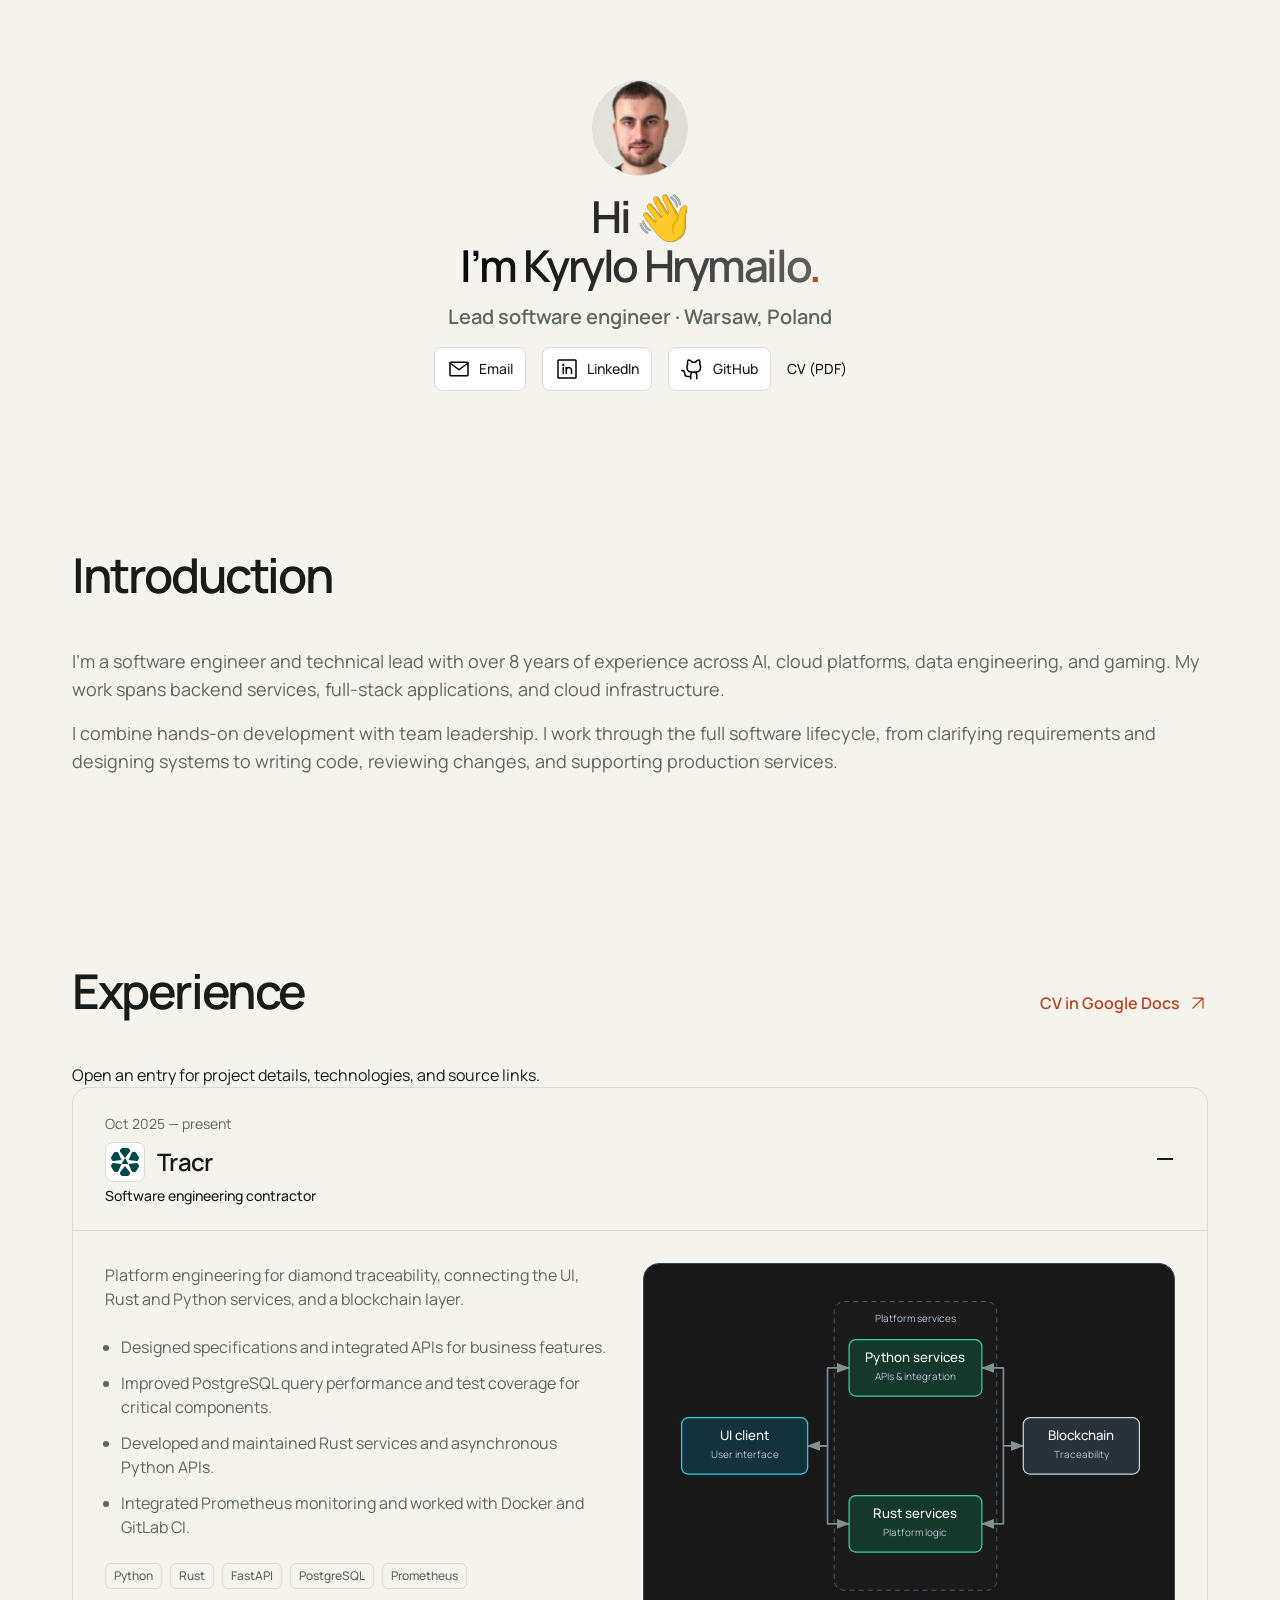
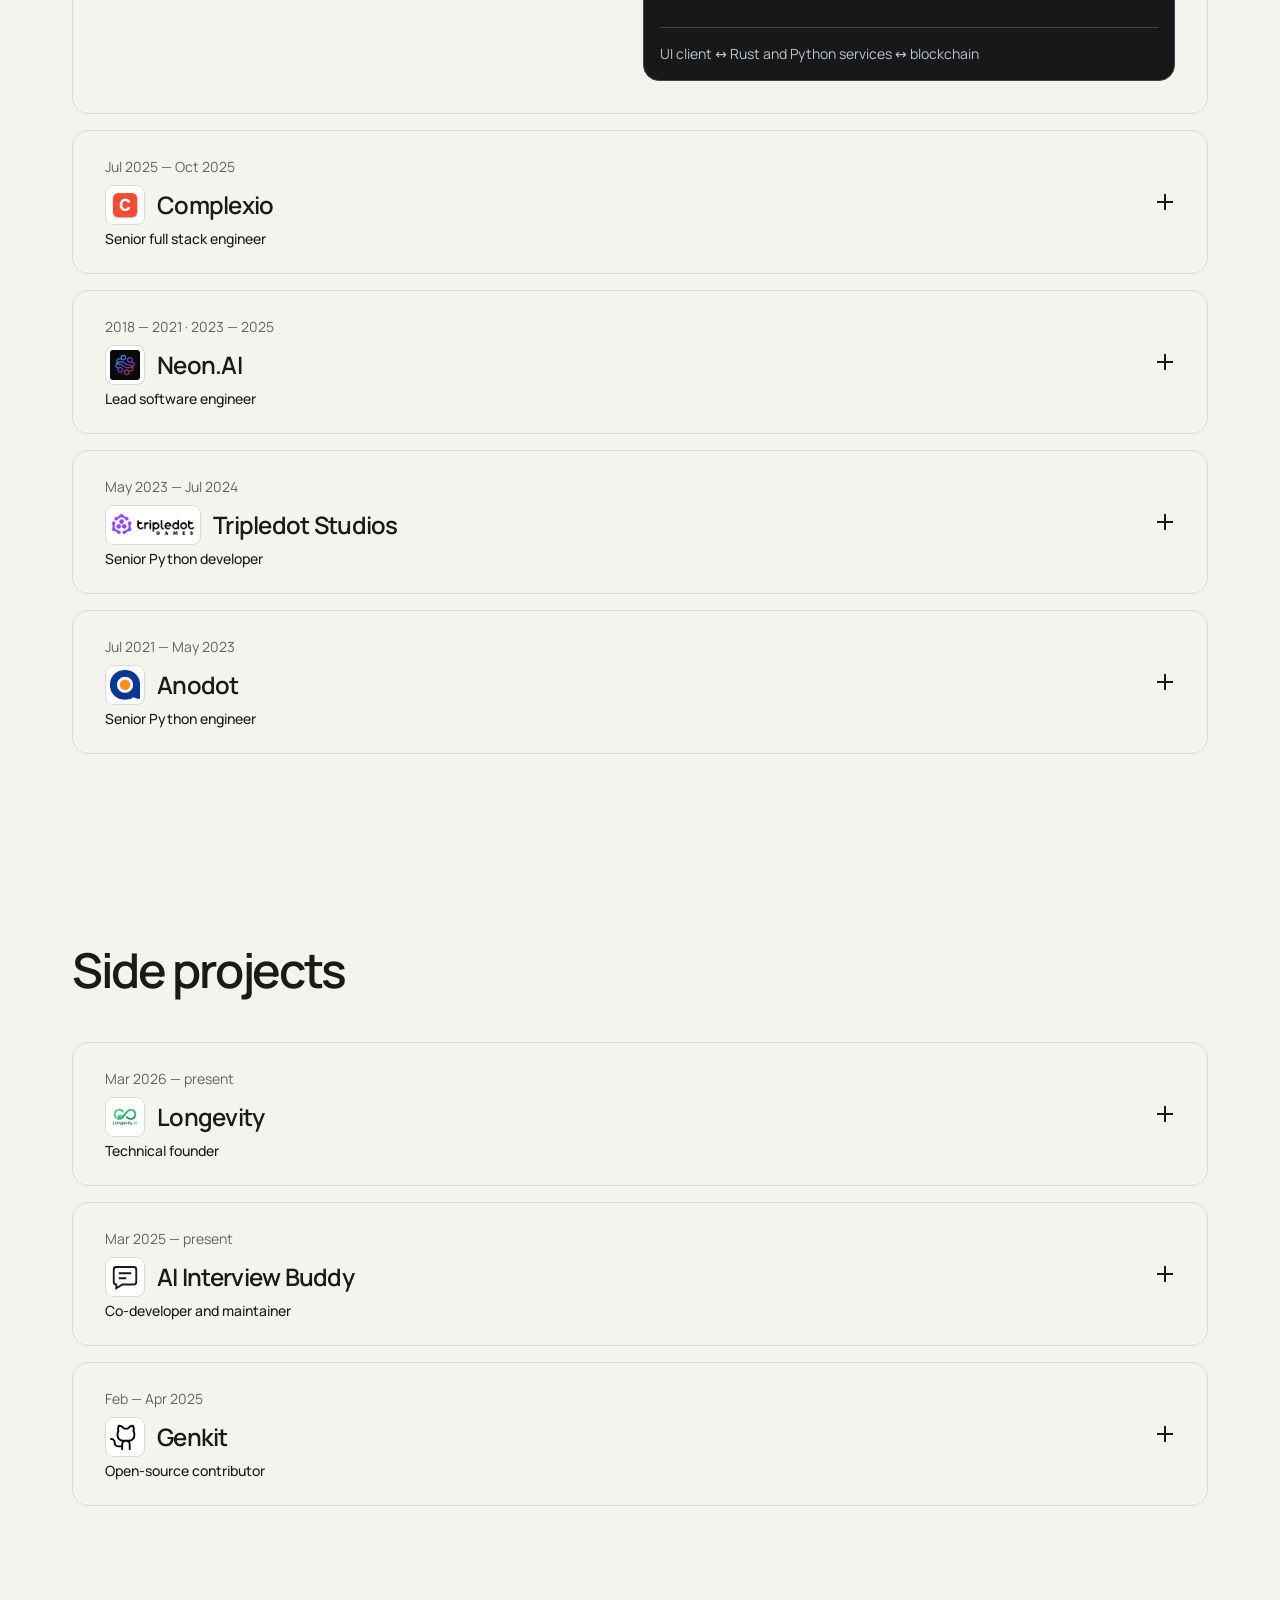
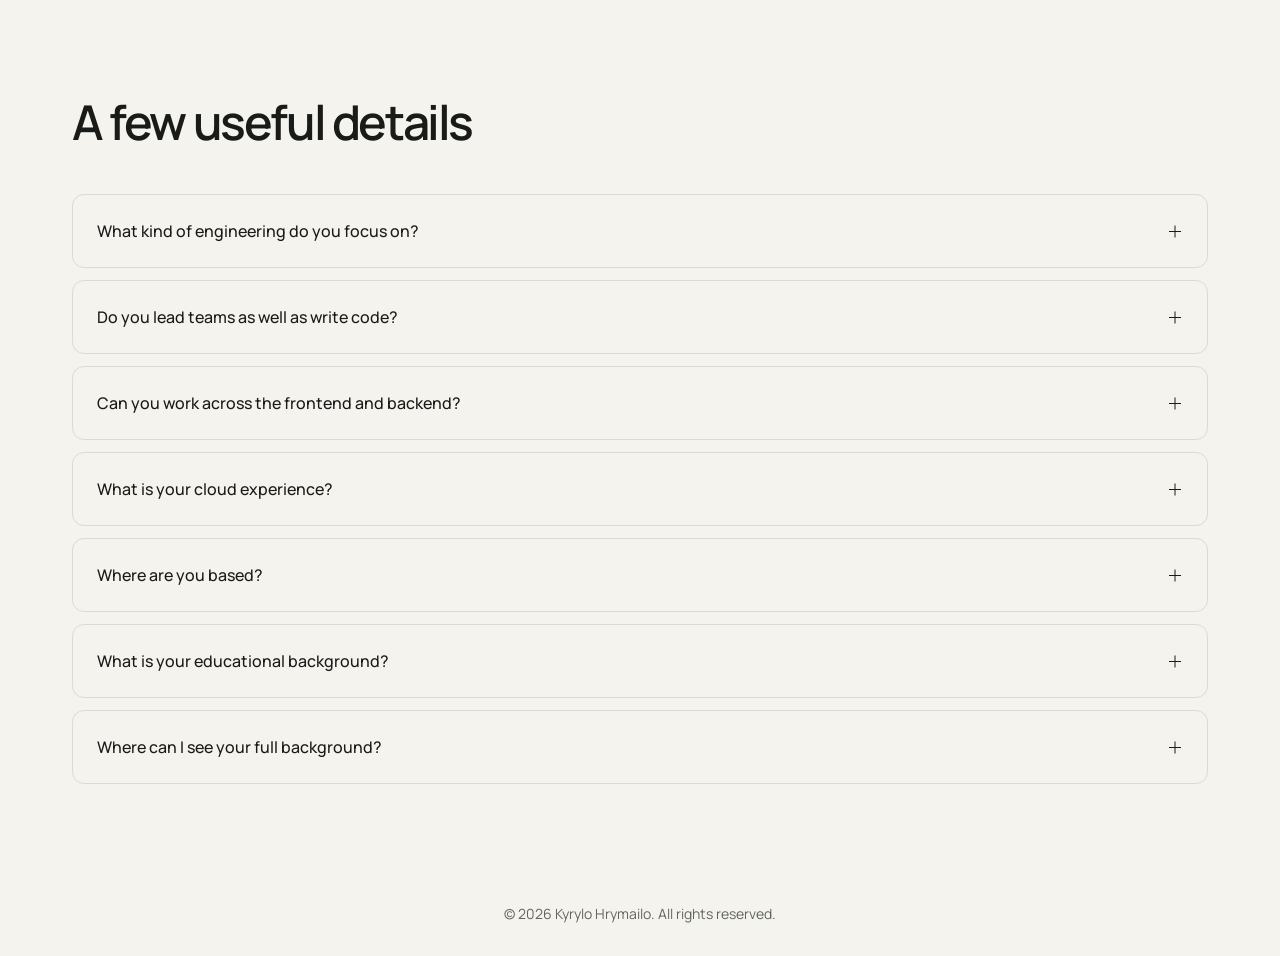
==== commit d2528e7b: "fix: center profile and refresh cached assets Cached CSS kept fixed contact widths and an inset deta" ====
--- a/index.html
+++ b/index.html
@@ -52,10 +52,10 @@
       type="font/ttf"
       crossorigin
     />
-    <link rel="stylesheet" href="./styles.css" />
-    <link rel="stylesheet" href="./systems.css" />
-    <script src="./script.js" defer></script>
-    <script src="./systems.js" defer></script>
+    <link rel="stylesheet" href="./styles.css?v=bf0a4e4f120f" />
+    <link rel="stylesheet" href="./systems.css?v=e51dd7ff26f5" />
+    <script src="./script.js?v=2dbcaace4186" defer></script>
+    <script src="./systems.js?v=8ec01a357bf3" defer></script>
     <script type="application/ld+json">
       {
         "@context": "https://schema.org",
@@ -83,94 +83,98 @@
     <a class="skip-link button-md" href="#main">Skip to content</a>
 
     <main id="main" tabindex="-1">
+      <header id="profile" tabindex="-1" class="hero section-shell">
+        <div class="hero-identity">
+          <img
+            class="hero-avatar"
+            src="./assets/portrait.jpg"
+            alt="Portrait of Kyrylo Hrymailo"
+            width="96"
+            height="96"
+            fetchpriority="high"
+          />
+          <div class="hero-title">
+            <h1 id="hero-heading" class="heading-1">
+              Hi <span aria-hidden="true">👋</span><br />I’m Kyrylo
+              Hrymailo<span class="accent">.</span>
+            </h1>
+            <p class="hero-role caption-2">
+              Lead software engineer · Warsaw, Poland
+            </p>
+          </div>
+          <nav class="intro-contacts" aria-label="Contact and profile links">
+            <a class="social-link" href="mailto:kirill.grim@gmail.com"
+              ><img
+                src="./assets/email.svg"
+                alt=""
+                aria-hidden="true"
+                width="24"
+                height="24"
+              /><span>Email</span></a
+            >
+            <a
+              class="social-link"
+              href="https://www.linkedin.com/in/kyrylo-hrymailo"
+              aria-label="LinkedIn profile"
+              title="LinkedIn"
+              target="_blank"
+              rel="noopener noreferrer"
+              ><img
+                src="./assets/linkedin.svg"
+                alt=""
+                aria-hidden="true"
+                width="24"
+                height="24"
+              /><span>LinkedIn</span></a
+            >
+            <a
+              class="social-link"
+              href="https://github.com/kirgrim"
+              aria-label="GitHub profile"
+              title="GitHub"
+              target="_blank"
+              rel="noopener noreferrer"
+              ><img
+                src="./assets/github.svg"
+                alt=""
+                aria-hidden="true"
+                width="24"
+                height="24"
+              /><span>GitHub</span></a
+            >
+            <a
+              class="title-4"
+              href="https://docs.google.com/document/d/1_F3qWAOfORrzUjzwwY0-BK2xuSJIb6Kf/export?format=pdf"
+              target="_blank"
+              rel="noopener noreferrer"
+              >CV (PDF)</a
+            >
+          </nav>
+        </div>
+      </header>
+
       <section
         id="intro"
         tabindex="-1"
-        class="hero section-shell"
-        aria-labelledby="hero-heading"
+        class="introduction section-shell section-space"
+        aria-labelledby="intro-heading"
       >
-        <div class="hero-copy">
-          <div class="hero-identity">
-            <img
-              class="hero-avatar"
-              src="./assets/portrait.jpg"
-              alt="Portrait of Kyrylo Hrymailo"
-              width="96"
-              height="96"
-              fetchpriority="high"
-            />
-            <div class="hero-title">
-              <h1 id="hero-heading" class="heading-1">
-                Hi <span aria-hidden="true">👋</span><br />I’m Kyrylo
-                Hrymailo<span class="accent">.</span>
-              </h1>
-              <p class="hero-role caption-2">
-                Lead software engineer · Warsaw, Poland
-              </p>
-            </div>
-            <nav class="intro-contacts" aria-label="Contact and profile links">
-              <a class="social-link" href="mailto:kirill.grim@gmail.com"
-                ><img
-                  src="./assets/email.svg"
-                  alt=""
-                  aria-hidden="true"
-                  width="24"
-                  height="24"
-                /><span>Email</span></a
-              >
-              <a
-                class="social-link"
-                href="https://www.linkedin.com/in/kyrylo-hrymailo"
-                aria-label="LinkedIn profile"
-                title="LinkedIn"
-                target="_blank"
-                rel="noopener noreferrer"
-                ><img
-                  src="./assets/linkedin.svg"
-                  alt=""
-                  aria-hidden="true"
-                  width="24"
-                  height="24"
-                /><span>LinkedIn</span></a
-              >
-              <a
-                class="social-link"
-                href="https://github.com/kirgrim"
-                aria-label="GitHub profile"
-                title="GitHub"
-                target="_blank"
-                rel="noopener noreferrer"
-                ><img
-                  src="./assets/github.svg"
-                  alt=""
-                  aria-hidden="true"
-                  width="24"
-                  height="24"
-                /><span>GitHub</span></a
-              >
-              <a
-                class="title-4"
-                href="https://docs.google.com/document/d/1_F3qWAOfORrzUjzwwY0-BK2xuSJIb6Kf/export?format=pdf"
-                target="_blank"
-                rel="noopener noreferrer"
-                >CV (PDF)</a
-              >
-            </nav>
-          </div>
-          <div class="hero-description">
-            <p class="body-7">
-              I’m a software engineer and technical lead with over 8 years of
-              experience across AI, cloud platforms, data engineering, and
-              gaming. My work spans backend services, full-stack applications,
-              and cloud infrastructure.
-            </p>
-            <p class="body-7">
-              I combine hands-on development with team leadership. I work
-              through the full software lifecycle, from clarifying requirements
-              and designing systems to writing code, reviewing changes, and
-              supporting production services.
-            </p>
-          </div>
+        <div class="section-heading reveal">
+          <h2 id="intro-heading" class="heading-2">Introduction</h2>
+        </div>
+        <div class="hero-description">
+          <p class="body-7">
+            I’m a software engineer and technical lead with over 8 years of
+            experience across AI, cloud platforms, data engineering, and gaming.
+            My work spans backend services, full-stack applications, and cloud
+            infrastructure.
+          </p>
+          <p class="body-7">
+            I combine hands-on development with team leadership. I work through
+            the full software lifecycle, from clarifying requirements and
+            designing systems to writing code, reviewing changes, and supporting
+            production services.
+          </p>
         </div>
       </section>
 
@@ -772,7 +776,7 @@
           <details class="experience-entry" id="work-genkit" tabindex="-1">
             <summary class="experience-summary">
               <div class="employer-meta">
-                <span class="caption-2">Feb 2025 — present</span>
+                <span class="caption-2">Feb — Apr 2025</span>
                 <div class="company-name">
                   <img
                     class="company-logo"
--- a/styles.css
+++ b/styles.css
@@ -287,23 +287,16 @@
   padding-bottom: var(--spacing-700);
   margin-top: 0;
 }
-.hero-copy {
-  display: grid;
-  grid-template-columns: 96px minmax(0, 1fr);
-  column-gap: var(--spacing-300);
-}
 .hero-identity {
-  grid-column: 1 / -1;
-  display: grid;
-  grid-template-columns: 96px minmax(0, 1fr);
-  align-items: center;
-  gap: var(--spacing-200) var(--spacing-300);
+  display: flex;
+  flex-direction: column;
+  align-items: center;
+  gap: var(--spacing-200);
+  text-align: center;
 }
 .hero-avatar {
   width: 96px;
   height: 96px;
-  grid-row: 1 / 3;
-  align-self: start;
   object-fit: cover;
   object-position: center 25%;
   border: 1px solid var(--line);
@@ -317,11 +310,12 @@
   font-weight: 600;
 }
 .intro-contacts {
-  grid-column: 2;
   display: flex;
   flex-wrap: wrap;
   align-items: center;
+  justify-content: center;
   gap: var(--spacing-200);
+  max-width: 100%;
 }
 .intro-contacts a:not(.button) {
   display: inline-flex;
@@ -464,9 +458,8 @@
   color: var(--ink);
 }
 .hero-description {
-  grid-column: 1 / -1;
-  margin-top: var(--spacing-400);
-  color: var(--muted);
+  color: var(--muted);
+  text-align: left;
 }
 .hero-description > p + p {
   margin-top: var(--spacing-200);
@@ -620,20 +613,9 @@
     padding-bottom: var(--spacing-500);
     margin-top: 0;
   }
-  .hero-identity {
-    grid-template-columns: minmax(0, 1fr);
-    gap: var(--spacing-200);
-  }
-  .hero-copy {
-    display: block;
-  }
   .hero-avatar {
     width: 80px;
     height: 80px;
-    grid-row: auto;
-  }
-  .intro-contacts {
-    grid-column: 1 / -1;
   }
   .company-logo.logo-wide {
     width: 64px;
@@ -668,11 +650,6 @@
   .heading-2 {
     font-size: 30px;
     line-height: 36px;
-  }
-}
-@media (max-width: 360px) {
-  .hero-identity {
-    grid-template-columns: minmax(0, 1fr);
   }
 }
 @media (prefers-reduced-motion: reduce) {
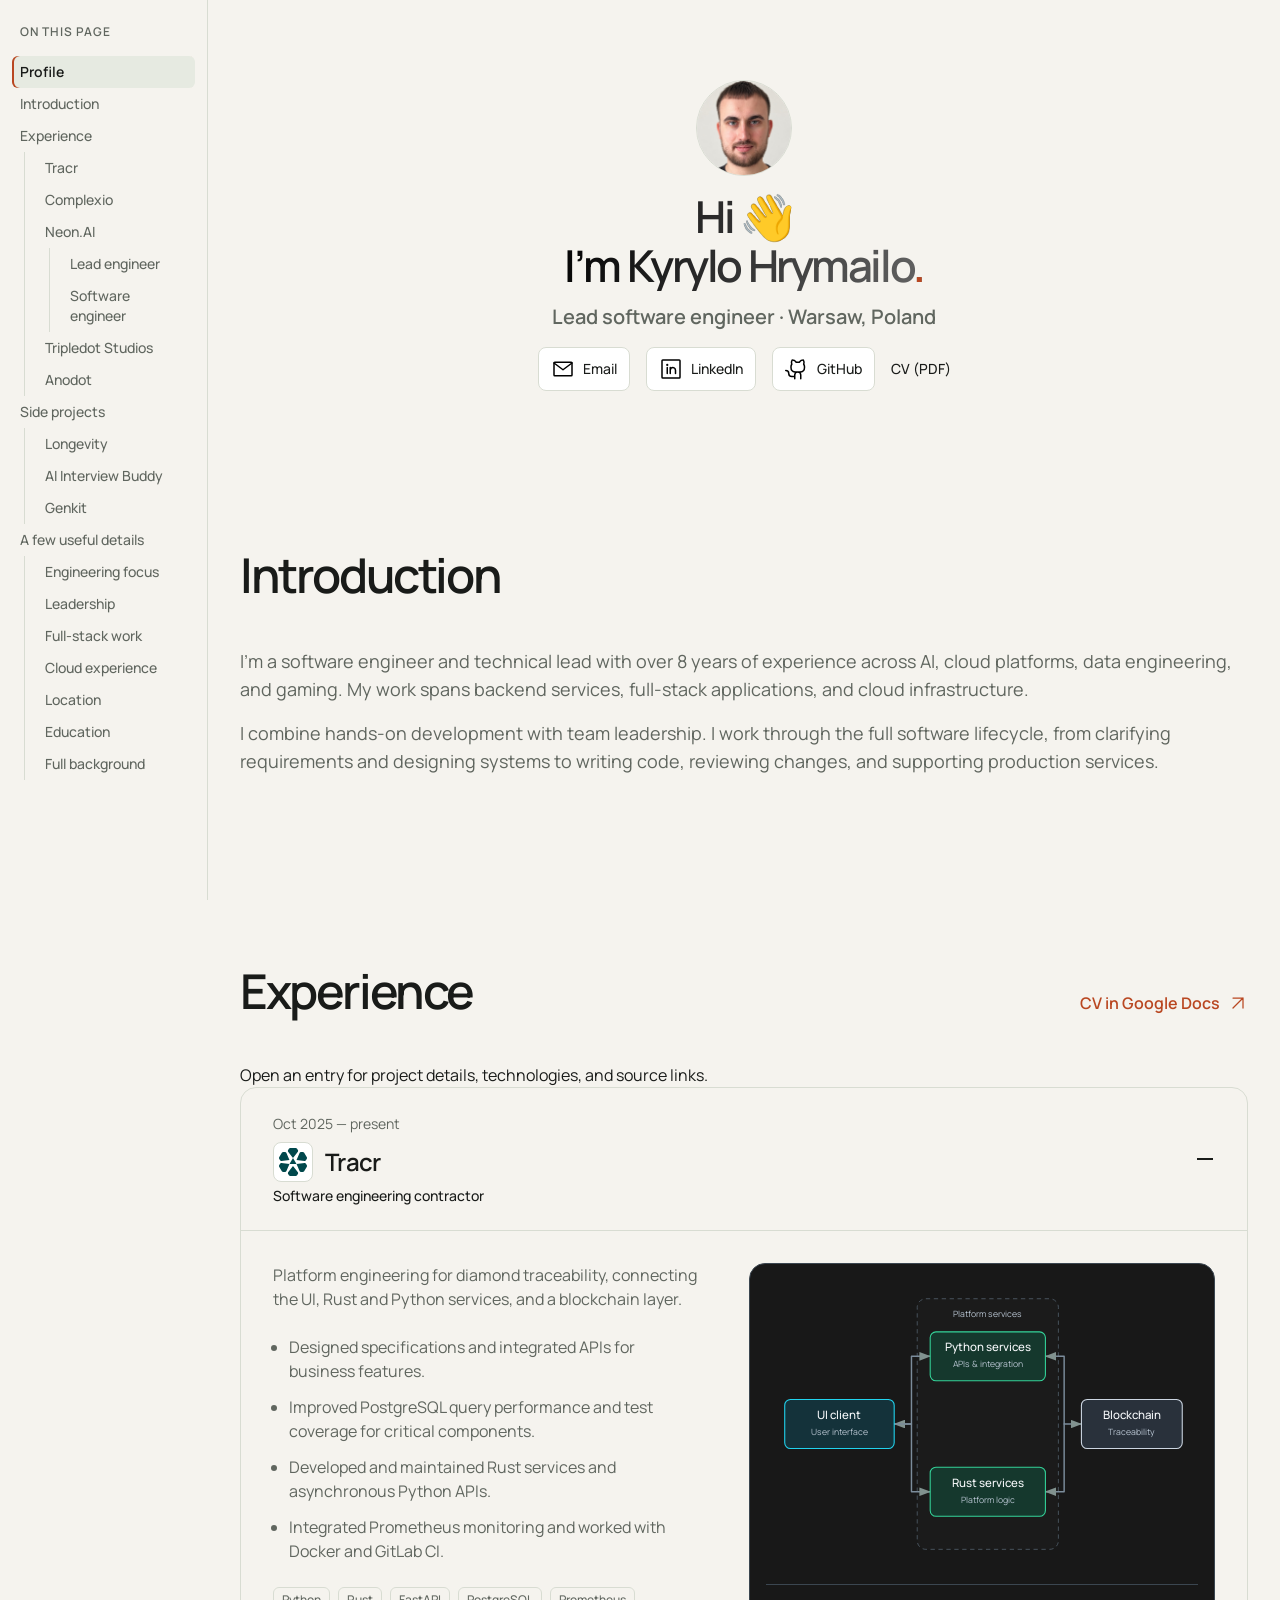
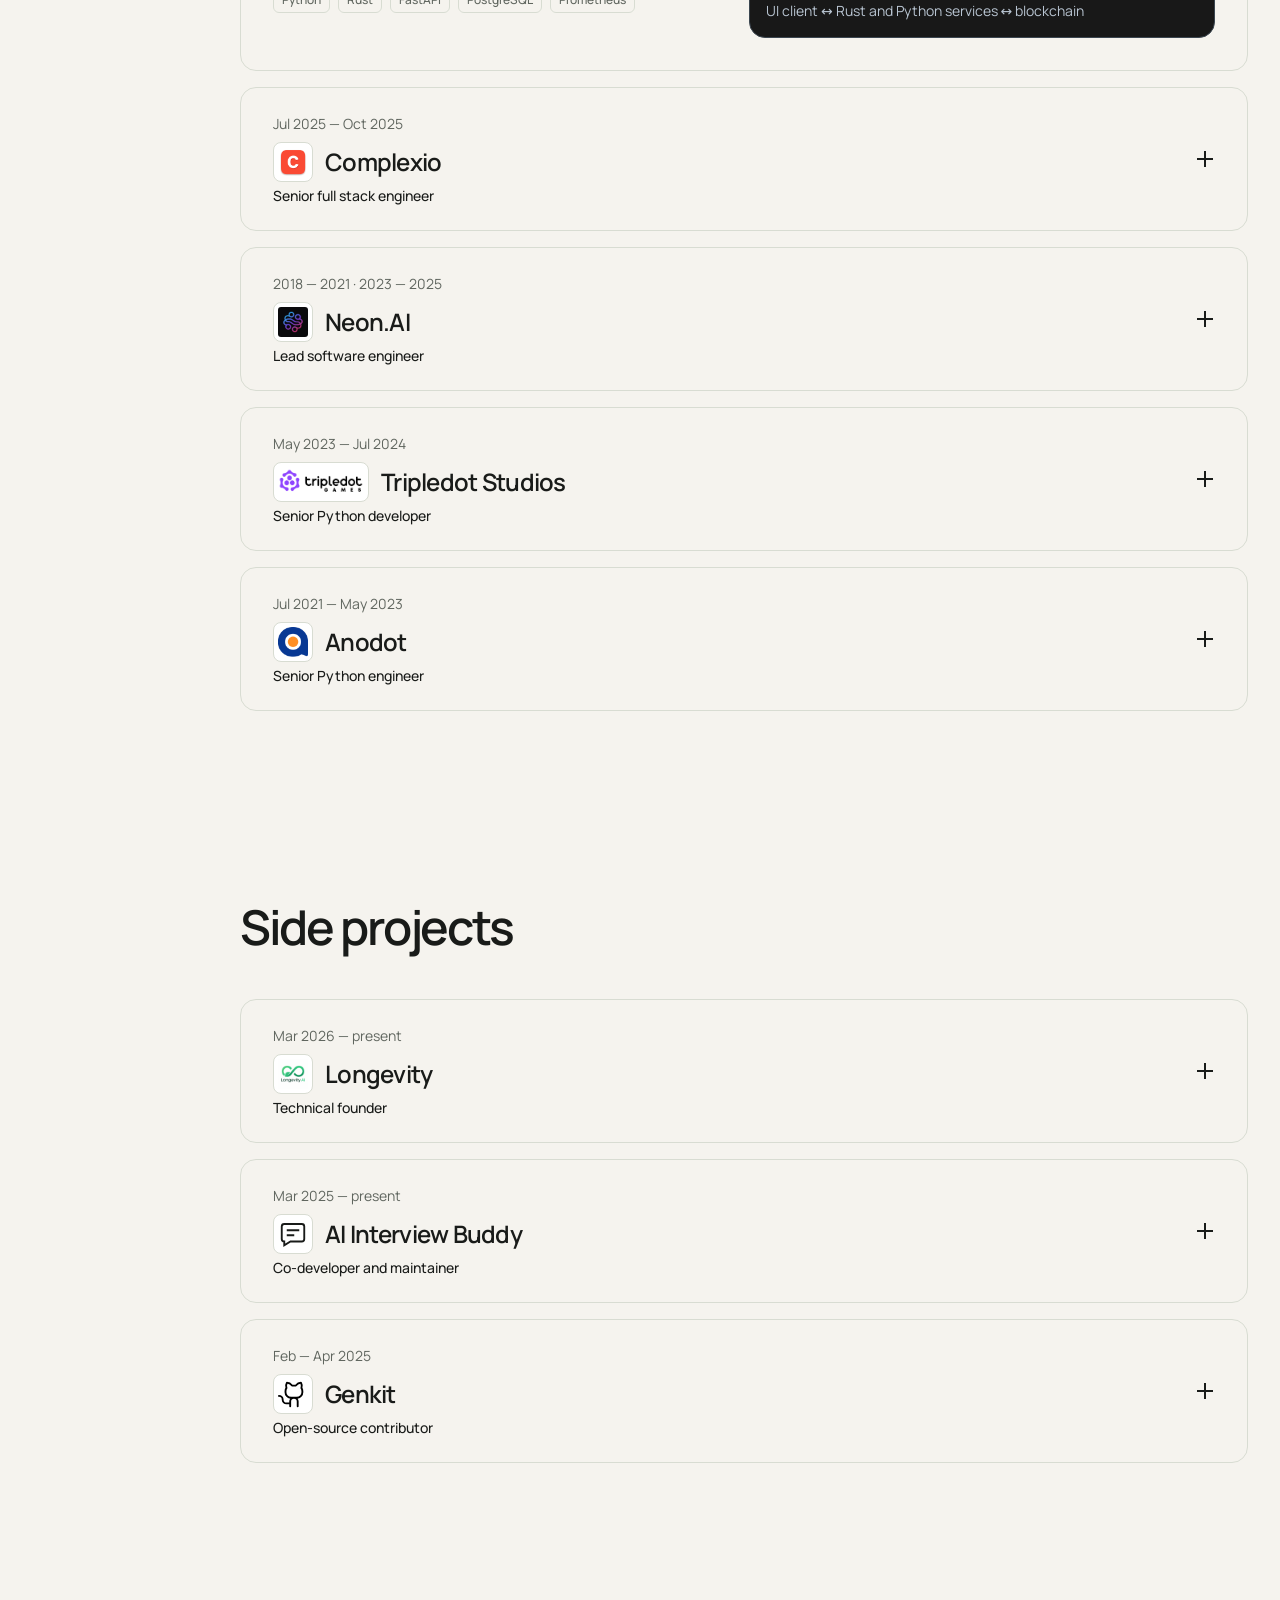
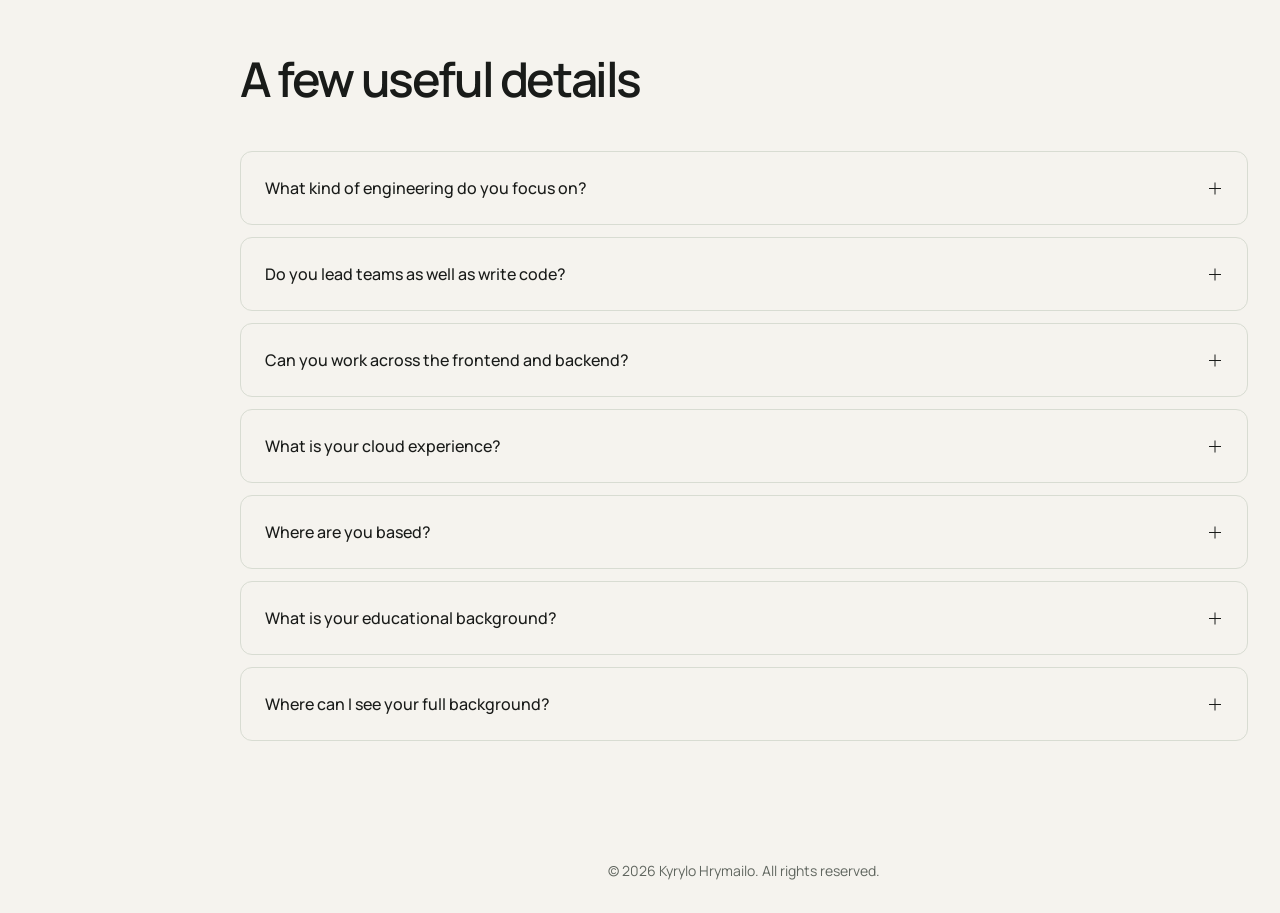
==== commit 765a2ac9: "feat: add left section navigation" ====
--- a/index.html
+++ b/index.html
@@ -52,9 +52,9 @@
       type="font/ttf"
       crossorigin
     />
-    <link rel="stylesheet" href="./styles.css?v=bf0a4e4f120f" />
+    <link rel="stylesheet" href="./styles.css?v=6a1002cd40cb" />
     <link rel="stylesheet" href="./systems.css?v=e51dd7ff26f5" />
-    <script src="./script.js?v=2dbcaace4186" defer></script>
+    <script src="./script.js?v=c1331e620d08" defer></script>
     <script src="./systems.js?v=8ec01a357bf3" defer></script>
     <script type="application/ld+json">
       {
@@ -79,8 +79,55 @@
       }
     </script>
   </head>
-  <body>
+  <body class="with-section-nav">
     <a class="skip-link button-md" href="#main">Skip to content</a>
+
+    <details class="section-navigation">
+      <summary class="navigation-toggle">Sections</summary>
+      <nav class="section-navigation-panel" aria-label="Page sections">
+        <p class="navigation-heading caption-3">On this page</p>
+        <ul class="navigation-list">
+          <li><a href="#profile">Profile</a></li>
+          <li><a href="#intro">Introduction</a></li>
+          <li>
+            <a href="#experience">Experience</a>
+            <ul>
+              <li><a href="#job-tracr">Tracr</a></li>
+              <li><a href="#job-complexio">Complexio</a></li>
+              <li>
+                <a href="#job-neon">Neon.AI</a>
+                <ul>
+                  <li><a href="#role-neon-lead">Lead engineer</a></li>
+                  <li><a href="#role-neon-engineer">Software engineer</a></li>
+                </ul>
+              </li>
+              <li><a href="#job-tripledot">Tripledot Studios</a></li>
+              <li><a href="#job-anodot">Anodot</a></li>
+            </ul>
+          </li>
+          <li>
+            <a href="#projects">Side projects</a>
+            <ul>
+              <li><a href="#project-longevity">Longevity</a></li>
+              <li><a href="#project-interview-buddy">AI Interview Buddy</a></li>
+              <li><a href="#work-genkit">Genkit</a></li>
+            </ul>
+          </li>
+          <li>
+            <a href="#details">A few useful details</a>
+            <ul>
+              <li><a href="#detail-focus">Engineering focus</a></li>
+              <li><a href="#detail-leadership">Leadership</a></li>
+              <li><a href="#detail-full-stack">Full-stack work</a></li>
+              <li><a href="#detail-cloud">Cloud experience</a></li>
+              <li><a href="#detail-location">Location</a></li>
+              <li><a href="#detail-education">Education</a></li>
+              <li><a href="#detail-background">Full background</a></li>
+            </ul>
+          </li>
+        </ul>
+      </nav>
+    </details>
 
     <main id="main" tabindex="-1">
       <header id="profile" tabindex="-1" class="hero section-shell">
@@ -362,7 +409,12 @@
               <span class="experience-toggle" aria-hidden="true"></span>
             </summary>
             <div class="career-roles">
-              <details class="career-role" open>
+              <details
+                class="career-role"
+                id="role-neon-lead"
+                tabindex="-1"
+                open
+              >
                 <summary>
                   <div>
                     <h4 class="title-1">Lead software engineer</h4>
@@ -432,7 +484,11 @@
                   </figure>
                 </div>
               </details>
-              <details class="career-role">
+              <details
+                class="career-role"
+                id="role-neon-engineer"
+                tabindex="-1"
+              >
                 <summary>
                   <div>
                     <h4 class="title-1">Software engineer</h4>
@@ -854,6 +910,8 @@
       </section>
 
       <section
+        id="details"
+        tabindex="-1"
         class="faq-section section-shell section-space"
         aria-labelledby="faq-heading"
       >
@@ -861,7 +919,7 @@
           <h2 id="faq-heading" class="heading-2">A few useful details</h2>
         </div>
         <div class="faq-list">
-          <details class="reveal">
+          <details class="reveal" id="detail-focus" tabindex="-1">
             <summary class="title-3">
               What kind of engineering do you focus on?<span
                 class="faq-toggle"
@@ -874,7 +932,7 @@
               implementation, testing, and production operations.
             </p>
           </details>
-          <details class="reveal">
+          <details class="reveal" id="detail-leadership" tabindex="-1">
             <summary class="title-3">
               Do you lead teams as well as write code?<span
                 class="faq-toggle"
@@ -887,7 +945,7 @@
               development, infrastructure, and stakeholder communication.
             </p>
           </details>
-          <details class="reveal">
+          <details class="reveal" id="detail-full-stack" tabindex="-1">
             <summary class="title-3">
               Can you work across the frontend and backend?<span
                 class="faq-toggle"
@@ -900,7 +958,7 @@
               including customer applications and administration tools.
             </p>
           </details>
-          <details class="reveal">
+          <details class="reveal" id="detail-cloud" tabindex="-1">
             <summary class="title-3">
               What is your cloud experience?<span
                 class="faq-toggle"
@@ -913,7 +971,7 @@
               PostgreSQL, DynamoDB, Redshift, BigQuery, and other data stores.
             </p>
           </details>
-          <details class="reveal">
+          <details class="reveal" id="detail-location" tabindex="-1">
             <summary class="title-3">
               Where are you based?<span
                 class="faq-toggle"
@@ -926,7 +984,7 @@
               together.
             </p>
           </details>
-          <details class="reveal">
+          <details class="reveal" id="detail-education" tabindex="-1">
             <summary class="title-3">
               What is your educational background?<span
                 class="faq-toggle"
@@ -944,7 +1002,7 @@
               </p>
             </div>
           </details>
-          <details class="reveal">
+          <details class="reveal" id="detail-background" tabindex="-1">
             <summary class="title-3">
               Where can I see your full background?<span
                 class="faq-toggle"
--- a/styles.css
+++ b/styles.css
@@ -281,6 +281,90 @@
 .skip-link:focus {
   transform: translateY(0);
 }
+body.with-section-nav {
+  --navigation-width: 208px;
+}
+.section-navigation {
+  position: fixed;
+  top: 12px;
+  left: 12px;
+  z-index: 90;
+}
+.navigation-toggle {
+  display: flex;
+  align-items: center;
+  min-height: 44px;
+  padding: var(--spacing-75) var(--spacing-100);
+  border: 1px solid var(--line);
+  border-radius: 8px;
+  background: var(--paper);
+  font-size: 14px;
+  line-height: 20px;
+  font-weight: 600;
+  list-style: none;
+  cursor: pointer;
+}
+.navigation-toggle::-webkit-details-marker {
+  display: none;
+}
+.navigation-toggle:hover {
+  background: var(--sage);
+  border-color: var(--ink);
+}
+.section-navigation-panel {
+  position: fixed;
+  top: 64px;
+  bottom: 12px;
+  left: 12px;
+  width: min(288px, calc(100vw - 24px));
+  overflow-y: auto;
+  overscroll-behavior: contain;
+  padding: var(--spacing-300) var(--spacing-100);
+  border: 1px solid var(--line);
+  border-radius: 12px;
+  background: var(--paper);
+  box-shadow: 0 12px 32px #191b1914;
+}
+.navigation-heading {
+  margin-bottom: var(--spacing-200);
+  padding-inline: var(--spacing-75);
+  color: var(--muted);
+  letter-spacing: 0.08em;
+  text-transform: uppercase;
+}
+.navigation-list,
+.navigation-list ul {
+  margin: 0;
+  padding: 0;
+  list-style: none;
+}
+.navigation-list ul {
+  margin-left: var(--spacing-100);
+  padding-left: var(--spacing-100);
+  border-left: 1px solid var(--line);
+}
+.navigation-list a {
+  display: block;
+  min-height: 44px;
+  padding: var(--spacing-100) var(--spacing-75);
+  border-radius: 6px;
+  color: var(--muted);
+  font-size: 14px;
+  line-height: 20px;
+  font-weight: 500;
+}
+.navigation-list a:hover,
+.navigation-list a[aria-current="location"] {
+  background: var(--sage);
+  color: var(--ink);
+}
+.navigation-list a[aria-current="location"] {
+  box-shadow: inset 2px 0 var(--accent);
+  font-weight: 600;
+}
+body.with-section-nav .hero {
+  padding-top: var(--spacing-800);
+}
 
 .hero {
   padding-top: var(--spacing-800);
@@ -591,6 +675,47 @@
 .document-shell > .body-3 {
   max-width: 680px;
 }
+@media (min-width: 1100px) {
+  body.with-section-nav {
+    padding-left: var(--navigation-width);
+  }
+  .section-navigation {
+    top: 0;
+    bottom: 0;
+    left: 0;
+    width: var(--navigation-width);
+    border-right: 1px solid var(--line);
+    background: var(--paper);
+  }
+  .navigation-toggle {
+    margin: var(--spacing-200);
+  }
+  .section-navigation-panel {
+    position: absolute;
+    top: 76px;
+    bottom: 0;
+    left: 0;
+    width: 100%;
+    border: 0;
+    border-radius: 0;
+    box-shadow: none;
+  }
+  .navigation-ready .navigation-toggle {
+    display: none;
+  }
+  .navigation-ready .section-navigation-panel {
+    top: 0;
+  }
+  .navigation-list a {
+    min-height: 32px;
+    padding-block: 6px;
+  }
+}
+@media (max-width: 1099px) {
+  body.with-section-nav main :is(header, section, details)[id] {
+    scroll-margin-top: var(--spacing-600);
+  }
+}
 @media (max-width: 1000px) {
   .heading-1 {
     font-size: 48px;
